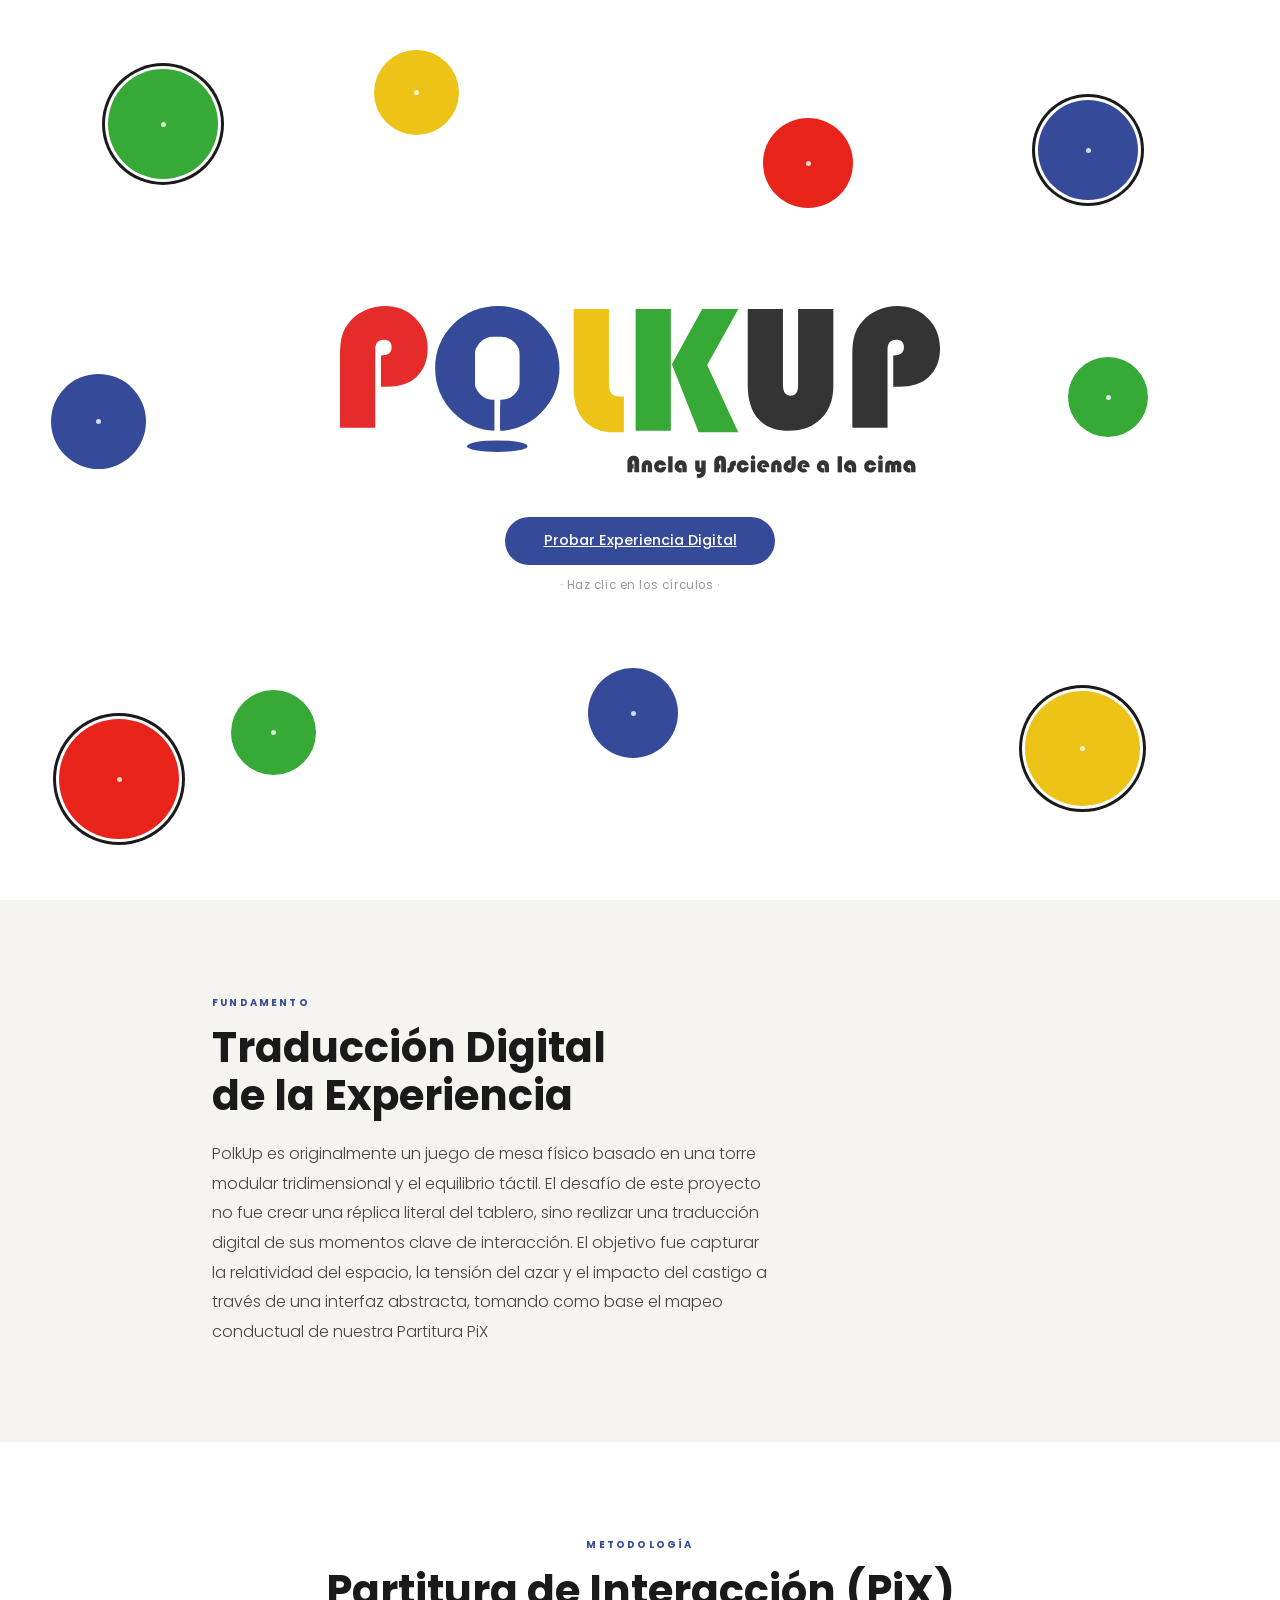
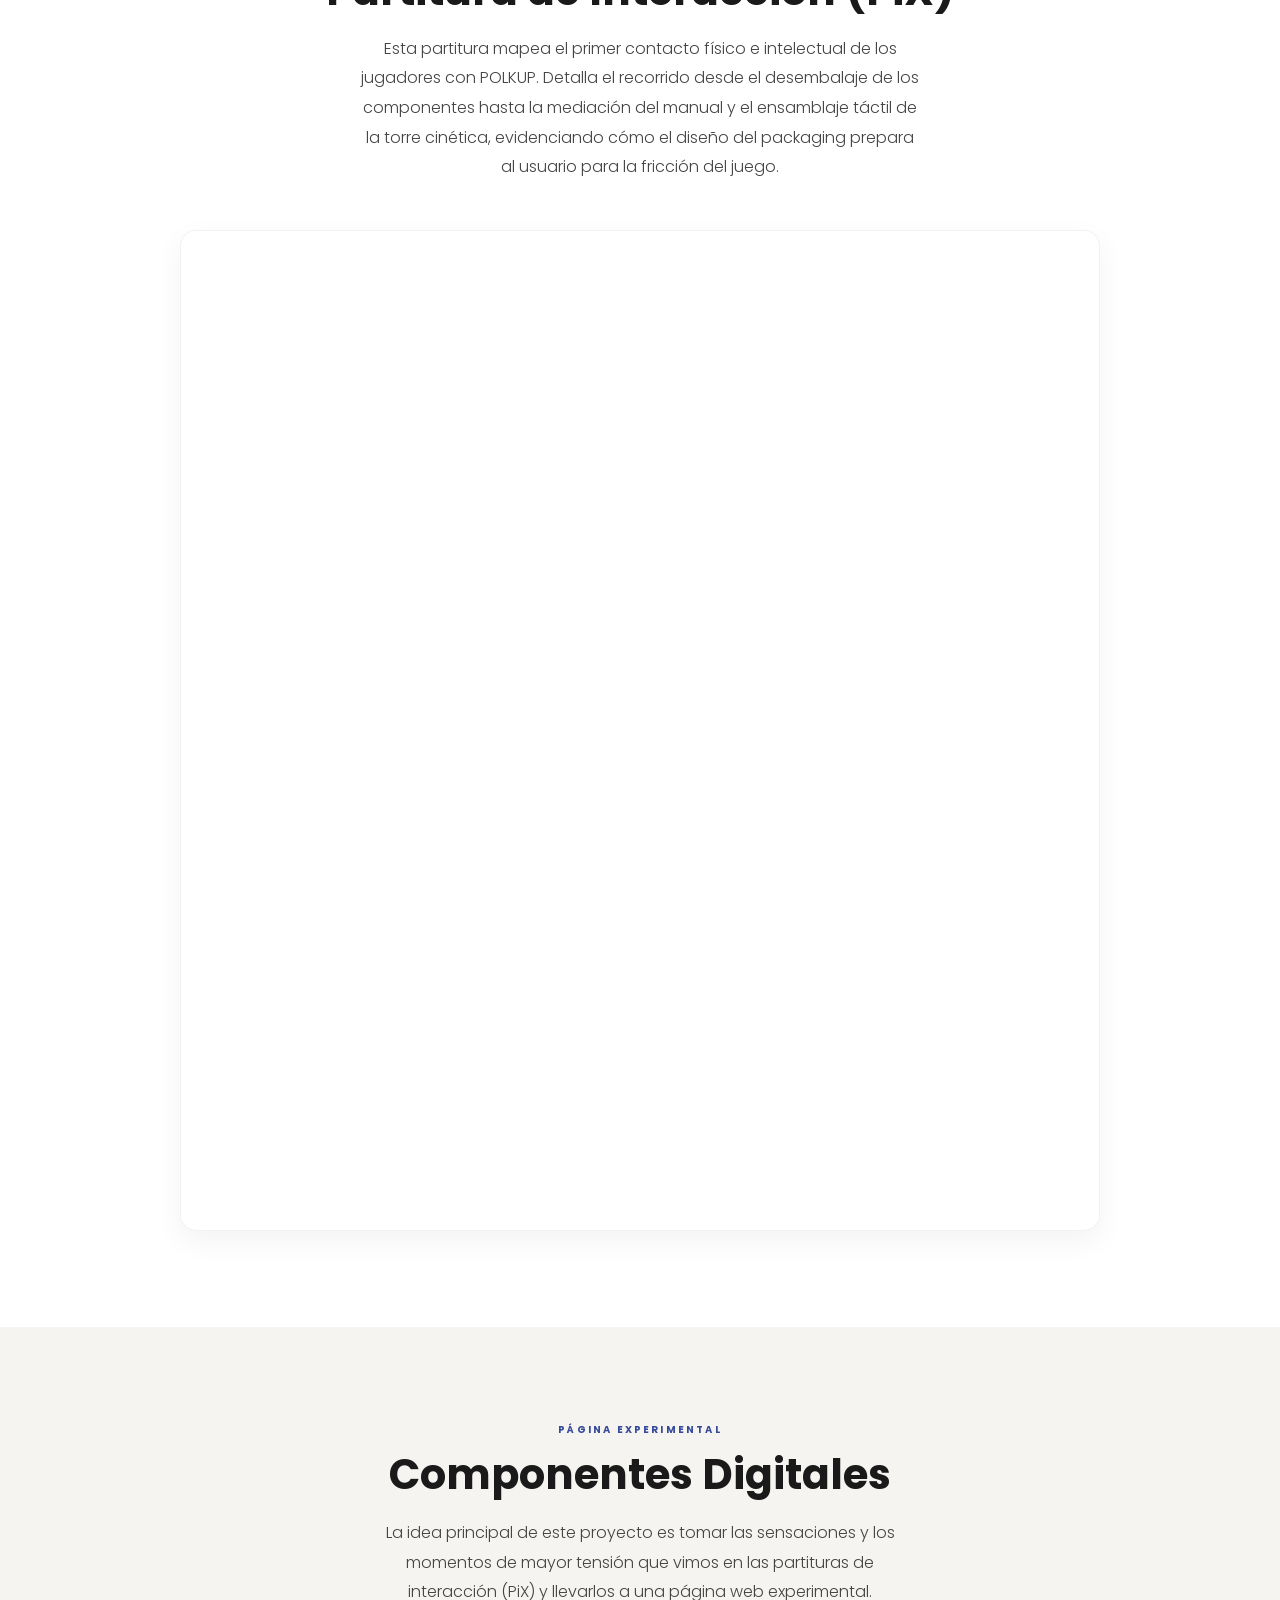
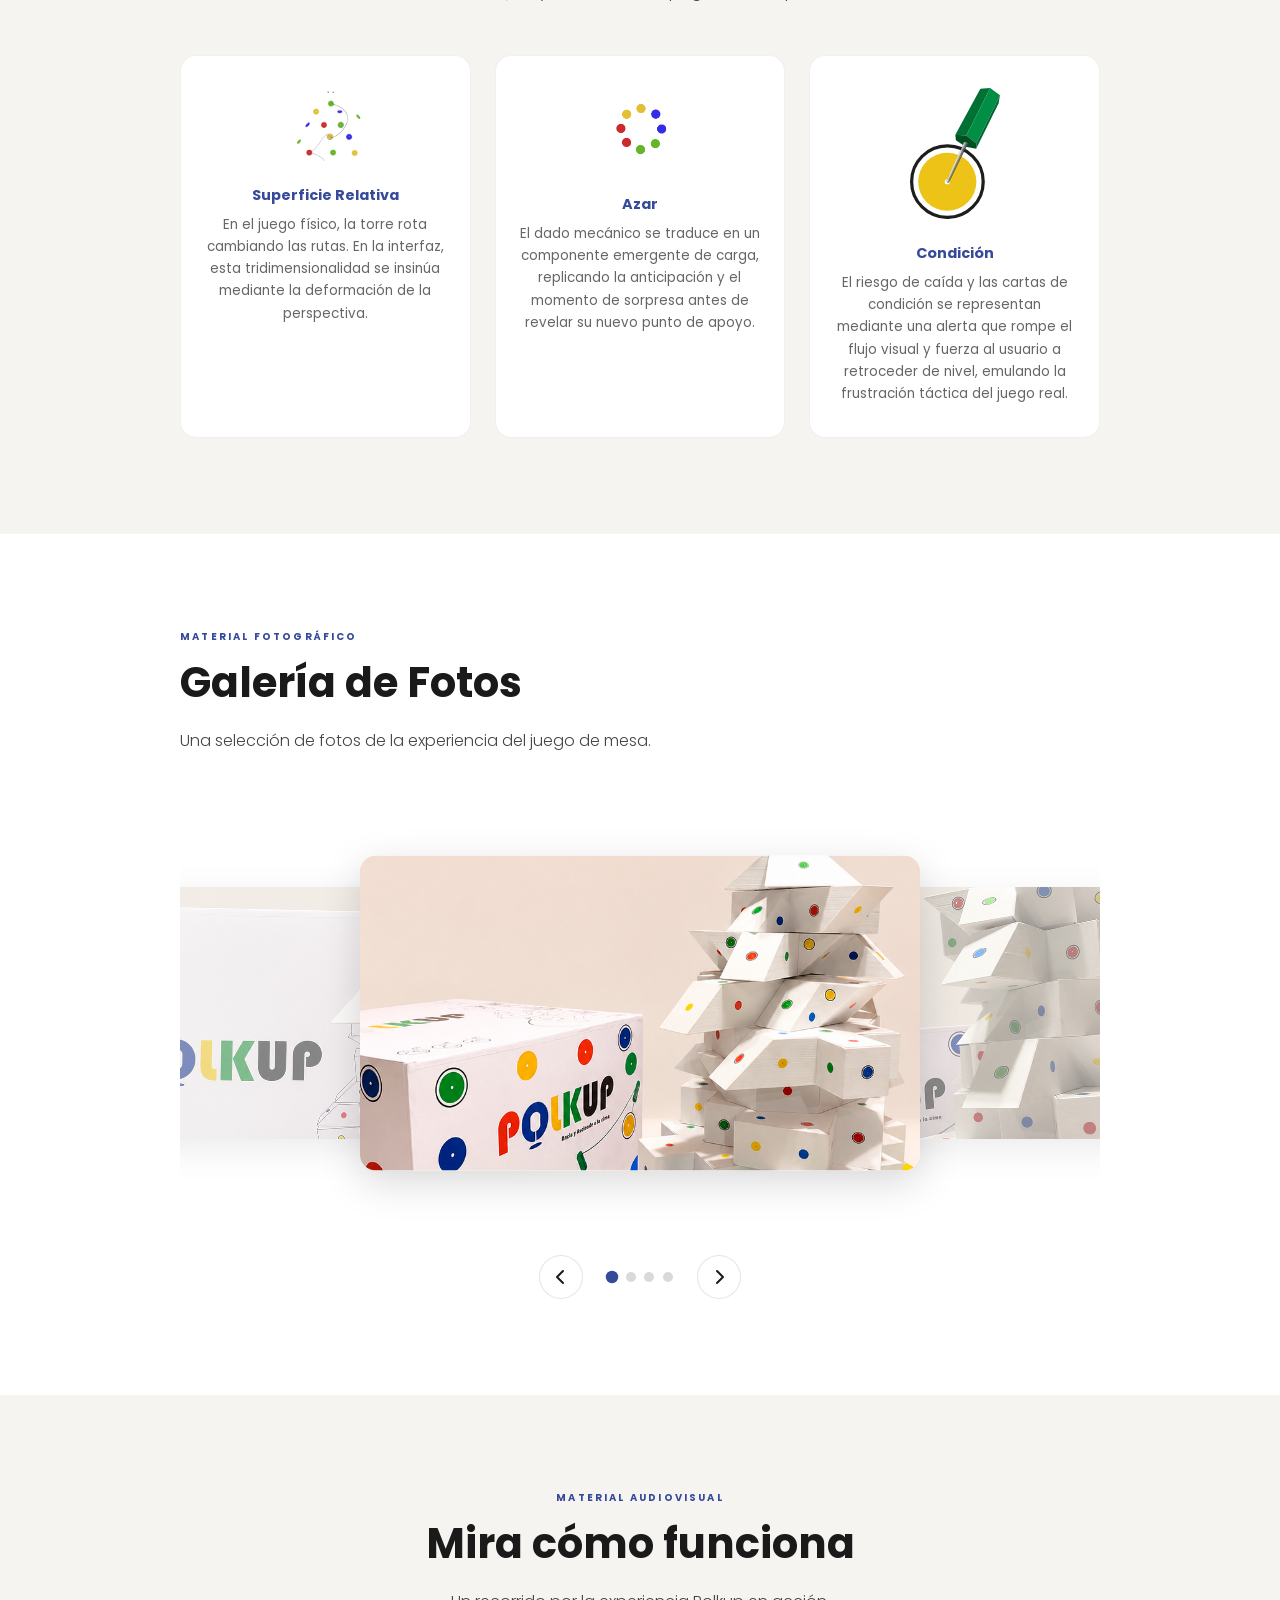
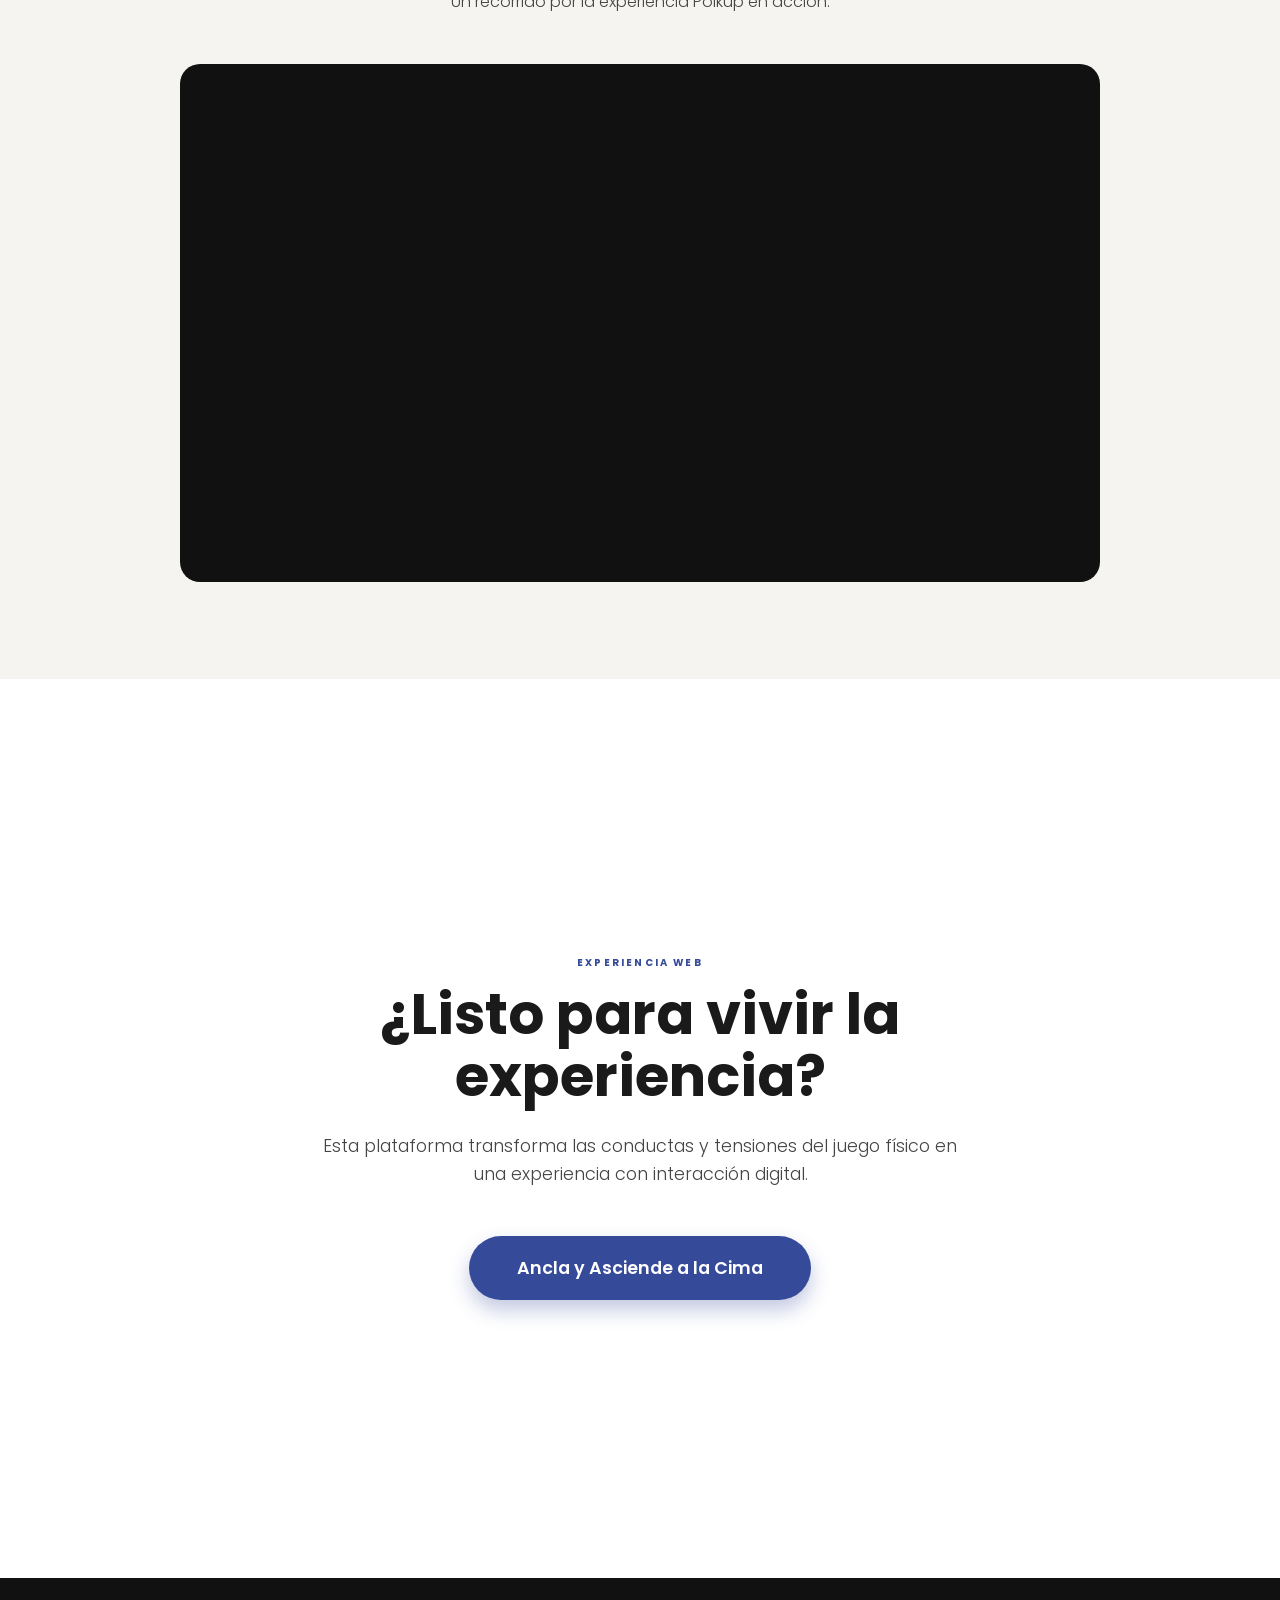
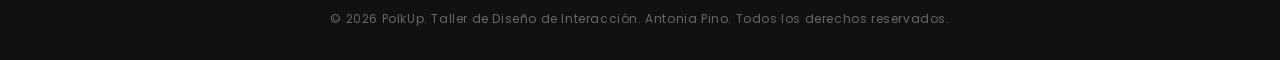
==== index.html @ 16a3be17 "animación sección experiencia" ====
<!DOCTYPE html>
<html lang="es">
<head>
  <meta charset="UTF-8">
  <meta name="viewport" content="width=device-width, initial-scale=1.0">
  <title>Polkup — Ancla y Asciende a la cima</title>
<link href="https://fonts.googleapis.com/css2?family=Poppins:wght@300;400;500;700;900&display=swap" rel="stylesheet">  <link rel="stylesheet" href="style.css">
</head>
<body>

<section id="hero">
  <canvas id="string-canvas"></canvas>
  <div id="nodes-layer"></div>
  <div id="varas-layer"></div>
  <div class="hero-content">
    <div class="logo-svg-wrap">
      <img src="assets/logo2.svg" alt="Logo Polkup">
    </div>
<a href="experiencia.html" class="cta-btn">Probar Experiencia Digital</a>    <div class="hint">· Haz clic en los círculos ·</div>
  </div>
</section>

<section class="content-section">
  <div class="section-label">Fundamento</div>
  <h2 class="section-title">Traducción Digital<br>de la Experiencia</h2>
  <p class="section-body">PolkUp es originalmente un juego de mesa físico basado en una torre modular tridimensional y el equilibrio táctil. El desafío de este proyecto no fue crear una réplica literal del tablero, sino realizar una traducción digital de sus momentos clave de interacción. El objetivo fue capturar la relatividad del espacio, la tensión del azar y el impacto del castigo a través de una interfaz abstracta, tomando como base el mapeo conductual de nuestra Partitura PiX</p>
</section>

<div id="pix">
  <div class="inner">
    <div class="pix-text">
      <div class="section-label">Metodología</div>
      <h2 class="section-title">Partitura de Interacción (PiX)</h2>
      <p class="section-body" style="margin: 0 auto 3rem auto;">Esta partitura mapea el primer contacto físico e intelectual de los jugadores con POLKUP. Detalla el recorrido desde el desembalaje de los componentes hasta la mediación del manual y el ensamblaje táctil de la torre cinética, evidenciando cómo el diseño del packaging prepara al usuario para la fricción del juego.</p>
    </div>
    <div class="pix-box">
       <iframe 
  src="https://eadpucv.github.io/pix/#!/import/[base64]/[base64]" 
  width="100%" 
  height="992" 
  frameborder="0"
  sandbox="allow-scripts allow-same-origin allow-popups"
  allowfullscreen>
  </iframe>
    </div>
  </div>
</div>

<div id="components">
  <div class="inner">
    <div class="section-label">Página Experimental</div>
    <h2 class="section-title">Componentes Digitales</h2>
    <p class="section-body" style="margin: 0 auto 3rem auto;">La idea principal de este proyecto es tomar las sensaciones y los momentos de mayor tensión que vimos en las partituras de interacción (PiX) y llevarlos a una página web experimental.</p>

  <div class="cards-row">
      <div class="comp-card">
        <img src="assets/superficierelativa.png" alt="Superficie Relativa" class="comp-custom-icon">
        <h3>Superficie Relativa</h3>
        <p>En el juego físico, la torre rota cambiando las rutas. En la interfaz, esta tridimensionalidad se insinúa mediante la deformación de la perspectiva.</p>
      </div>

      <div class="comp-card">
        <img src="assets/azar.png" alt="Azar" class="comp-custom-icon">
        <h3>Azar</h3>
        <p>El dado mecánico se traduce en un componente emergente de carga, replicando la anticipación y el momento de sorpresa antes de revelar su nuevo punto de apoyo.</p>
      </div>

      <div class="comp-card">
        <img src="assets/condicion.svg" alt="Condición" class="comp-custom-icon">
        <h3>Condición</h3>
        <p>El riesgo de caída y las cartas de condición se representan mediante una alerta que rompe el flujo visual y fuerza al usuario a retroceder de nivel, emulando la frustración táctica del juego real.</p>
      </div>
    </div>
  </div>
</div>

<div id="gallery">
  <div class="inner">
    <div class="section-label">Material Fotográfico</div>
    <h2 class="section-title">Galería de Fotos</h2>
    <p class="section-body">Una selección de fotos de la experiencia del juego de mesa.</p>
    <div class="gallery-carousel" aria-label="Galería de fotos del juego">
      <div class="gallery-track">
        <div class="gallery-slide active">
          <img src="assets/imagen 1 juego.png" alt="Foto del juego PolkUp 1">
        </div>
        <div class="gallery-slide next">
          <img src="assets/imagen 2 juego.png" alt="Foto del juego PolkUp 2">
        </div>
        <div class="gallery-slide hidden">
          <img src="assets/imagen 3 juego.png" alt="Foto del juego PolkUp 3">
        </div>
        <div class="gallery-slide prev">
          <img src="assets/imagen 4 juego.png" alt="Foto del juego PolkUp 4">
        </div>
      </div>
      <div class="gallery-controls">
        <button type="button" class="gallery-arrow gallery-arrow--prev" aria-label="Imagen anterior">
          <svg width="20" height="20" viewBox="0 0 20 20" aria-hidden="true"><path d="M12 4 L6 10 L12 16" fill="none" stroke="currentColor" stroke-width="2" stroke-linecap="round" stroke-linejoin="round"/></svg>
        </button>
        <div class="gallery-dots" role="tablist" aria-label="Seleccionar imagen">
          <button type="button" class="gallery-dot active" role="tab" aria-selected="true" aria-label="Imagen 1"></button>
          <button type="button" class="gallery-dot" role="tab" aria-selected="false" aria-label="Imagen 2"></button>
          <button type="button" class="gallery-dot" role="tab" aria-selected="false" aria-label="Imagen 3"></button>
          <button type="button" class="gallery-dot" role="tab" aria-selected="false" aria-label="Imagen 4"></button>
        </div>
        <button type="button" class="gallery-arrow gallery-arrow--next" aria-label="Imagen siguiente">
          <svg width="20" height="20" viewBox="0 0 20 20" aria-hidden="true"><path d="M8 4 L14 10 L8 16" fill="none" stroke="currentColor" stroke-width="2" stroke-linecap="round" stroke-linejoin="round"/></svg>
        </button>
      </div>
    </div>
  </div>
</div>

<div id="video-section">
  <div class="inner">
    <div class="section-label">Material Audiovisual</div>
    <h2 class="section-title">Mira cómo funciona</h2>
    <p class="section-body" style="margin: 0 auto 3rem auto;">Un recorrido por la experiencia Polkup en acción.</p>
    
    <div class="video-wrapper">
      <iframe 
        src="https://www.youtube.com/embed/ozF1nGwIRvQ?rel=0" 
        title="Experiencia PolkUp" 
        frameborder="0" 
        allow="accelerometer; autoplay; clipboard-write; encrypted-media; gyroscope; picture-in-picture" 
        allowfullscreen
        style="position: absolute; top: 0; left: 0; width: 100%; height: 100%;">
      </iframe>
    </div>
    
  </div>
</div>

<div id="experiencia-cta">
  <div class="cta-video-bg" aria-hidden="true">
    <video autoplay muted loop playsinline>
      <source src="assets/cta-bg-loop.mp4" type="video/mp4">
    </video>
    <div class="cta-video-overlay"></div>
  </div>
  <div class="inner">
    <div class="section-label" style="color: var(--blue);">Experiencia Web</div>
    <h2 class="cta-heading">¿Listo para vivir la experiencia?</h2>
    <p class="cta-sub">Esta plataforma transforma las conductas y tensiones del juego físico en una experiencia con interacción digital.</p>
    
    <a href="experiencia.html" class="cta-btn-large">Ancla y Asciende a la Cima</a>
  </div>
</div>

<footer>
  <div class="copyright">© 2026 PolkUp. Taller de Diseño de Interacción. Antonia Pino. Todos los derechos reservados.</div>
</footer>

<script src="script.js"></script>

</body>
</html>
---- style.css ----
*, *::before, *::after { box-sizing: border-box; margin: 0; padding: 0; }
:root { --red: #E8231A; --blue: #364a9a; --yellow: #ecc316; --green: #36a936; --dark: #1a1a1a; --light: #f5f4f0; }
html { scroll-behavior: smooth; }

/* Cuerpo general de la página */
body { font-family: 'Poppins', sans-serif; background: var(--light); color: var(--dark); overflow-x: hidden; }

/* --- HERO Y CAPAS --- */
#hero { position: relative; height: 100vh; min-height: 640px; display: flex; flex-direction: column; align-items: center; justify-content: center; overflow: hidden; background: #fff; }
#string-canvas { position: absolute; inset: 0; pointer-events: none; z-index: 10; }
#nodes-layer { position: absolute; inset: 0; z-index: 5; pointer-events: none; }

.hero-content { position: relative; z-index: 2; text-align: center; pointer-events: none; display: flex; flex-direction: column; align-items: center; }
.logo-svg-wrap { width: clamp(320px, 50vw, 600px); display: block; }
.logo-svg-wrap svg, .logo-svg-wrap img { width: 100%; height: auto; }

/* Botones */
.cta-btn { pointer-events: all; margin-top: 2rem; background: var(--blue); color: white; font-family: 'Poppins', sans-serif; font-size: 0.9rem; font-weight: 500; padding: 0.85rem 2.4rem; border: none; border-radius: 999px; cursor: pointer; transition: background 0.2s, transform 0.15s; }
.cta-btn:hover { background: #1e2c80; transform: scale(1.03); }
.hint { pointer-events: none; margin-top: 0.75rem; font-size: 0.72rem; color: #999; letter-spacing: 0.05em; }

/* --- ESTILOS DE LOS NODOS (CÍRCULOS) --- */
.node { position: absolute; border-radius: 50%; cursor: pointer; pointer-events: all; display: flex; align-items: center; justify-content: center; will-change: transform; z-index: 3; transition: filter 0.3s ease, transform 0.2s; }
.node::after { content: ''; width: 5px; height: 5px; border-radius: 50%; background: white; opacity: 0.8; position: absolute; }
.node:hover { filter: brightness(1.1); transform: scale(1.05); }

.node-red { background: var(--red); }
.node-blue { background: var(--blue); }
.node-yellow { background: var(--yellow); }
.node-green { background: var(--green); }
.node-ringed { box-shadow: 0 0 0 3px #fff, 0 0 0 6px #1a1a1a; }

/* Feedback visual para el nodo seleccionado */
.node.active { filter: brightness(1.2) drop-shadow(0 0 12px var(--yellow)); z-index: 6; }

/* --- SECCIÓN 1: TRADUCCIÓN DIGITAL (Izquierda, fondo crema heredado) --- */
section.content-section { padding: 6rem 2rem; max-width: 920px; margin: 0 auto; }

.section-label { font-family: 'Poppins', sans-serif; font-size: 0.62rem; letter-spacing: 0.22em; text-transform: uppercase; color: var(--blue); margin-bottom: 0.9rem; font-weight: 700; }
.section-title { font-family: 'Poppins', sans-serif; font-size: clamp(1.5rem, 3.5vw, 2.6rem); font-weight: 700; line-height: 1.15; color: var(--dark); margin-bottom: 1.2rem; }
.section-body { font-size: 1rem; font-weight: 300; line-height: 1.85; color: #444; max-width: 560px; }

/* --- SECCIÓN 2: PiX (Centrado, fondo blanco) --- */
#pix { padding: 6rem 2rem; background: white; }
#pix .inner { max-width: 920px; margin: 0 auto; display: flex; flex-direction: column; align-items: center; text-align: center; }
.pix-box { width: 100%; border-radius: 16px; overflow: hidden; background: #fff; box-shadow: 0 10px 30px rgba(0,0,0,0.05); border: 1px solid rgba(0,0,0,0.05); }

/* --- SECCIÓN 3: COMPONENTES (Centrado, fondo crema) --- */
#components { padding: 6rem 2rem; background: var(--light); }
#components .inner { max-width: 920px; margin: 0 auto; text-align: center; }
.cards-row { display: grid; grid-template-columns: repeat(3, 1fr); gap: 1.5rem; margin-top: 3rem; }
.comp-card { background: white; border-radius: 16px; padding: 2rem 1.5rem; border: 1.5px solid rgba(0,0,0,0.06); text-align: center; }

.comp-custom-icon { width: 90px; height: auto; margin: 0 auto 1.5rem auto; display: block; }

.comp-card h3 { font-family: 'Poppins', sans-serif; font-size: 0.9rem; font-weight: 700; color: var(--blue); margin-bottom: 0.5rem; }
.comp-card p { font-size: 0.84rem; color: #666; line-height: 1.65; }

/* --- SECCIÓN 4: GALERÍA (Fondo blanco) --- */
#gallery { padding: 6rem 2rem; background: white; }
#gallery .inner { max-width: 920px; margin: 0 auto; }
.gallery-carousel { margin-top: 3rem; }

.gallery-track {
  position: relative;
  width: 100%;
  height: clamp(220px, 50vw, 420px);
  overflow: hidden;
}

.gallery-slide {
  position: absolute;
  left: 50%;
  top: 50%;
  width: min(72%, 560px);
  transform: translate(-50%, -50%) scale(0.8);
  opacity: 0.5;
  z-index: 1;
  transition: all 0.4s ease;
  cursor: pointer;
}

.gallery-slide img {
  width: 100%;
  aspect-ratio: 16 / 9;
  object-fit: cover;
  border-radius: 16px;
  box-shadow: 0 12px 40px rgba(0, 0, 0, 0.15);
  display: block;
}

.gallery-slide.active {
  transform: translate(-50%, -50%) scale(1);
  opacity: 1;
  z-index: 3;
  cursor: default;
}

.gallery-slide.prev {
  transform: translate(calc(-50% - 58%), -50%) scale(0.8);
  opacity: 0.5;
  z-index: 2;
}

.gallery-slide.next {
  transform: translate(calc(-50% + 58%), -50%) scale(0.8);
  opacity: 0.5;
  z-index: 2;
}

.gallery-slide.hidden {
  transform: translate(-50%, -50%) scale(0.6);
  opacity: 0;
  z-index: 0;
  pointer-events: none;
}

.gallery-controls {
  display: flex;
  align-items: center;
  justify-content: center;
  gap: 1.5rem;
  margin-top: 2rem;
}

.gallery-arrow {
  width: 44px;
  height: 44px;
  border-radius: 50%;
  border: 1.5px solid rgba(0, 0, 0, 0.1);
  background: white;
  color: var(--dark);
  cursor: pointer;
  display: flex;
  align-items: center;
  justify-content: center;
  flex-shrink: 0;
  transition: background 0.2s, transform 0.15s, border-color 0.2s, color 0.2s;
}

.gallery-arrow:hover {
  background: var(--light);
  border-color: var(--blue);
  color: var(--blue);
  transform: scale(1.05);
}

.gallery-dots {
  display: flex;
  align-items: center;
  gap: 0.55rem;
}

.gallery-dot {
  width: 10px;
  height: 10px;
  border-radius: 50%;
  border: none;
  background: rgba(0, 0, 0, 0.15);
  cursor: pointer;
  padding: 0;
  transition: background 0.3s, transform 0.2s;
}

.gallery-dot.active {
  background: var(--blue);
  transform: scale(1.25);
}

.gallery-dot:hover:not(.active) {
  background: var(--red);
}

/* --- SECCIÓN 5: VIDEO (Centrado, fondo crema) --- */
#video-section { padding: 6rem 2rem; background: var(--light); }
#video-section .inner { max-width: 920px; margin: 0 auto; text-align: center; }
.video-wrapper { position: relative; margin-top: 3rem; border-radius: 20px; overflow: hidden; background: #111; aspect-ratio: 16/9; display: flex; align-items: center; justify-content: center; flex-direction: column; gap: 1rem; }
.play-btn { width: 72px; height: 72px; border-radius: 50%; background: var(--blue); display: flex; align-items: center; justify-content: center; cursor: pointer; transition: transform 0.15s; }
.play-btn:hover { transform: scale(1.08); }
.video-label { color: rgba(255,255,255,0.5); font-size: 0.82rem; letter-spacing: 0.05em; }

/* --- FOOTER --- */
footer { position: relative; overflow: hidden; padding: 7rem 2rem 3rem; background: white; text-align: center; }
.fn { position: absolute; border-radius: 50%; }
.footer-cta-btn { position: relative; z-index: 1; background: var(--blue); color: white; font-family: 'Poppins', sans-serif; font-size: 1rem; font-weight: 500; padding: 1rem 2.8rem; border: none; border-radius: 999px; cursor: pointer; margin-bottom: 2.5rem; display: block; margin-left: auto; margin-right: auto; transition: background 0.2s, transform 0.15s; }
.footer-cta-btn:hover { background: #1e2c80; transform: scale(1.03); }
.copyright { position: relative; z-index: 1; font-size: 0.73rem; color: #aaa; letter-spacing: 0.05em; }

/* Media Queries */
@media(max-width: 700px) { 
  .cards-row { grid-template-columns: 1fr; }
  .gallery-slide { width: min(82%, 420px); }
  .gallery-slide.prev { transform: translate(calc(-50% - 48%), -50%) scale(0.75); }
  .gallery-slide.next { transform: translate(calc(-50% + 48%), -50%) scale(0.75); }
}

/* === GRAN LLAMADO A LA ACCIÓN (CTA EXPERIENCIA WEB) === */
#experiencia-cta {
  position: relative;
  min-height: max(750px, 100vh);
  padding: 6rem 2rem;
  background-color: white;
  color: var(--dark);
  text-align: center;
  overflow: hidden;
  border-top: 1px solid rgba(0,0,0,0.05);
  display: flex;
  align-items: center;
  justify-content: center;
}

.cta-video-bg {
  position: absolute;
  inset: 0;
  z-index: 0;
  overflow: hidden;
}

.cta-video-bg video {
  width: 100%;
  height: 100%;
  object-fit: cover;
  object-position: center;
}

.cta-video-overlay {
  position: absolute;
  inset: 0;
  background: linear-gradient(
    to bottom,
    rgba(255, 255, 255, 0.82) 0%,
    rgba(255, 255, 255, 0.72) 50%,
    rgba(255, 255, 255, 0.82) 100%
  );
}

#experiencia-cta .inner {
  position: relative;
  z-index: 2;
  width: 100%;
  max-width: 650px;
  margin: 0 auto;
  display: flex;
  flex-direction: column;
  align-items: center;
}

.cta-heading {
  font-family: 'Poppins', sans-serif;
  font-size: clamp(2rem, 5vw, 3.5rem);
  font-weight: 700;
  line-height: 1.1;
  color: var(--dark);
  margin-bottom: 1.5rem;
  text-shadow: 0 1px 12px rgba(255, 255, 255, 0.9);
}

.cta-sub {
  font-size: 1.1rem;
  font-weight: 300;
  color: #444;
  margin-bottom: 3rem;
  line-height: 1.6;
  text-shadow: 0 1px 8px rgba(255, 255, 255, 0.85);
}

/* El súper botón palpitante */
.cta-btn-large {
  display: inline-block;
  background: var(--blue);
  color: white;
  font-family: 'Poppins', sans-serif;
  font-size: 1.1rem;
  font-weight: 600;
  padding: 1.2rem 3rem;
  border: none;
  border-radius: 999px;
  cursor: pointer;
  text-decoration: none;
  position: relative;
  transition: all 0.3s ease;
  box-shadow: 0 10px 20px rgba(54, 74, 154, 0.3);
  animation: pulse-border 2s infinite;
}

.cta-btn-large:hover {
  transform: translateY(-8px) scale(1.05);
  background-color: #1e2c80; 
  box-shadow: 0 20px 50px rgba(54, 74, 154, 0.5);
}

/* Luces flotantes del fondo (Animaciones caóticas y opacidad reactiva) */
.bg-glow {
  position: absolute;
  border-radius: 50%;
  filter: blur(80px); 
  opacity: 0.2; 
  z-index: 1;
  pointer-events: none;
}

.bg-yellow { 
  background: var(--yellow); 
  width: 450px; 
  height: 450px; 
  top: -100px; 
  left: -100px; 
  animation: float-yellow 15s infinite ease-in-out;
}

.bg-red { 
  background: var(--red); 
  width: 350px; 
  height: 350px; 
  bottom: -100px; 
  right: -50px; 
  animation: float-red 18s infinite ease-in-out; 
}

.bg-blue { 
  background: var(--blue); 
  width: 400px; 
  height: 400px; 
  top: 20%; 
  left: 5%; 
  animation: float-blue 20s infinite ease-in-out; 
}

/* === KEYFRAMES DE LUCES Y BOTÓN === */
@keyframes float-yellow {
  0%, 100% { transform: translate(0, 0) scale(1); opacity: 0.2; }
  33% { transform: translate(250px, 150px) scale(1.2); opacity: 0.45; } 
  66% { transform: translate(50px, 250px) scale(0.9); opacity: 0.25; }
}

@keyframes float-red {
  0%, 100% { transform: translate(0, 0) scale(1); opacity: 0.25; }
  33% { transform: translate(-250px, -200px) scale(1.1); opacity: 0.5; } 
  66% { transform: translate(-100px, -50px) scale(1.3); opacity: 0.3; }
}

@keyframes float-blue {
  0%, 100% { transform: translate(0, 0) scale(1); opacity: 0.15; }
  33% { transform: translate(300px, -150px) scale(0.8); opacity: 0.35; }
  66% { transform: translate(150px, 200px) scale(1.2); opacity: 0.4; } 
}

@keyframes pulse-border {
  0% { box-shadow: 0 0 0 0 rgba(54, 74, 154, 0.6); }
  70% { box-shadow: 0 0 0 18px rgba(54, 74, 154, 0); }
  100% { box-shadow: 0 0 0 0 rgba(54, 74, 154, 0); }
}

/* === FOOTER MINIMALISTA === */
footer {
  padding: 2rem;
  background-color: #111; 
  text-align: center;
  position: relative;
  z-index: 10;
}

.copyright {
  font-family: 'Poppins', sans-serif;
  font-size: 0.75rem;
  color: #666;
  letter-spacing: 0.05em;
}

/* === Responsive (Video Experiencia) === */
@media(max-width: 700px) { 
  .cards-row { grid-template-columns: 1fr; }
  .gallery-grid { grid-template-columns: 1fr; }
  .gallery-item:first-child { grid-column: 1; }
}
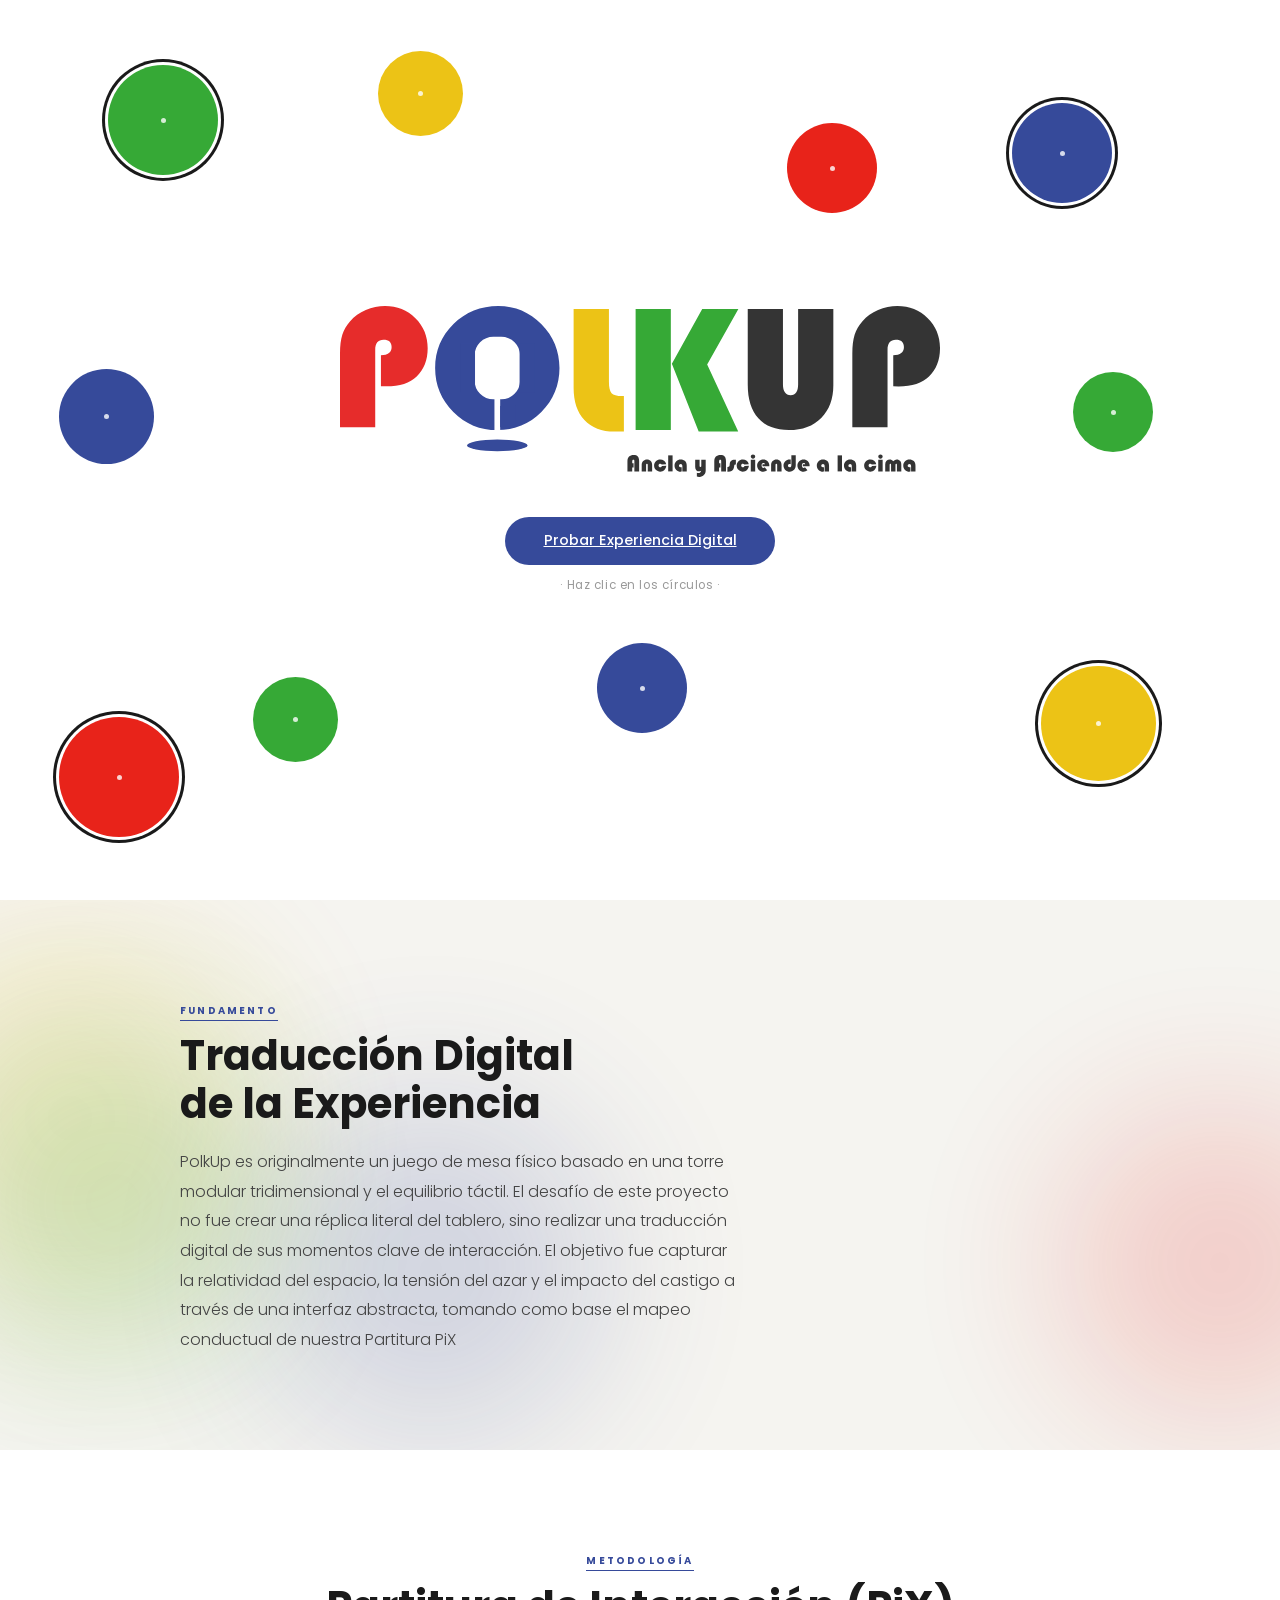
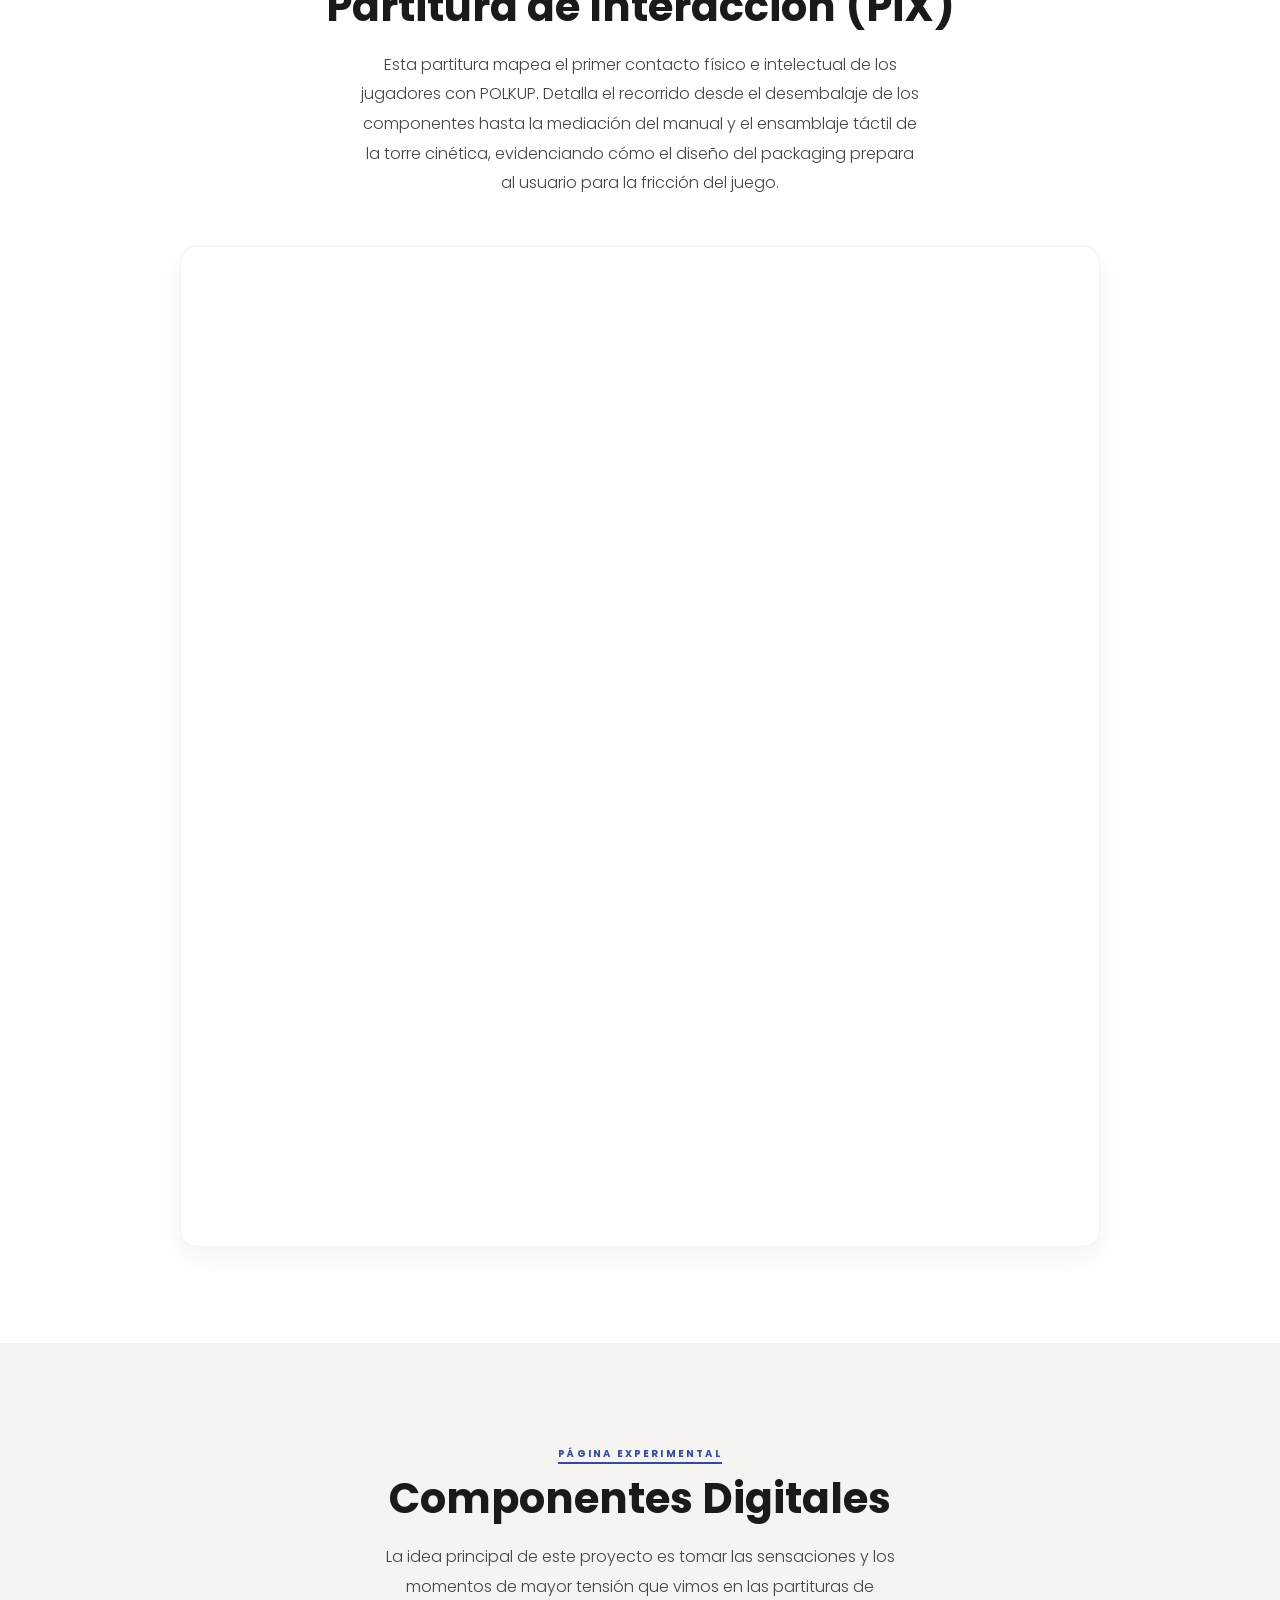
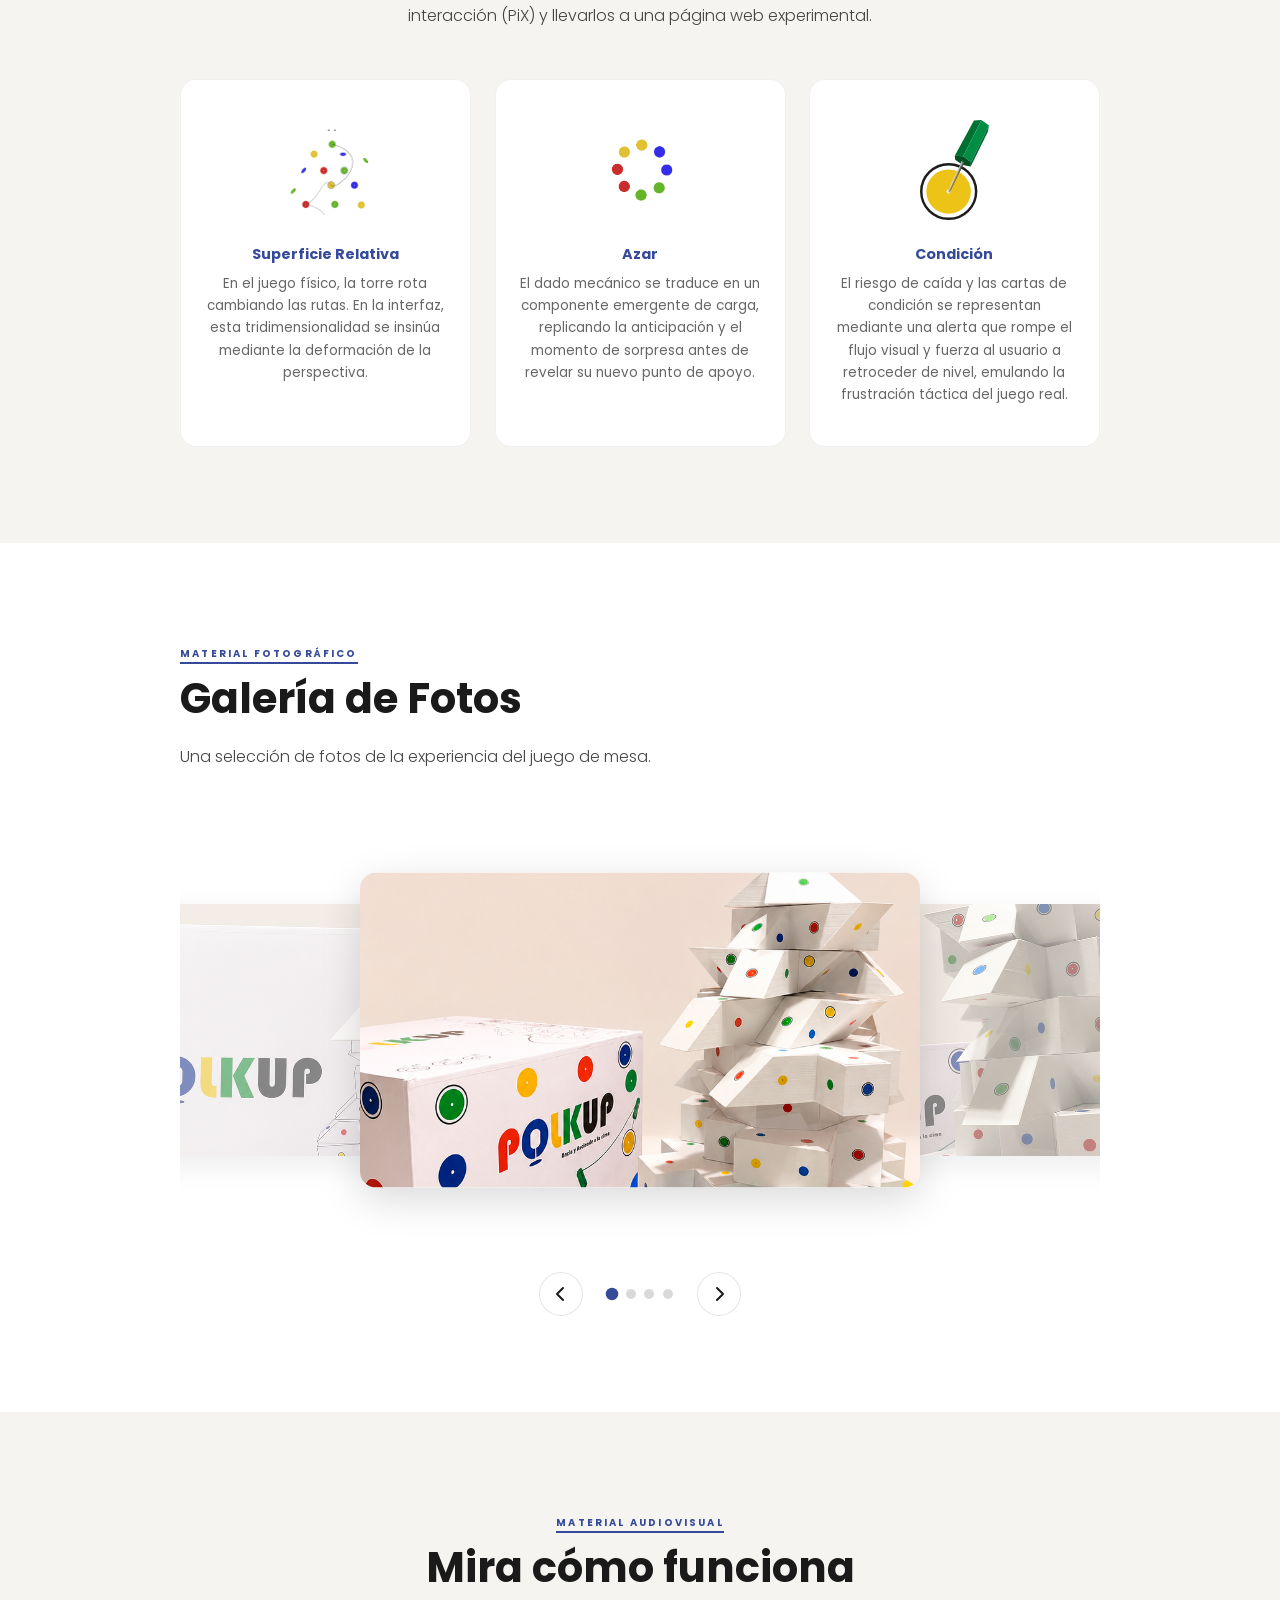
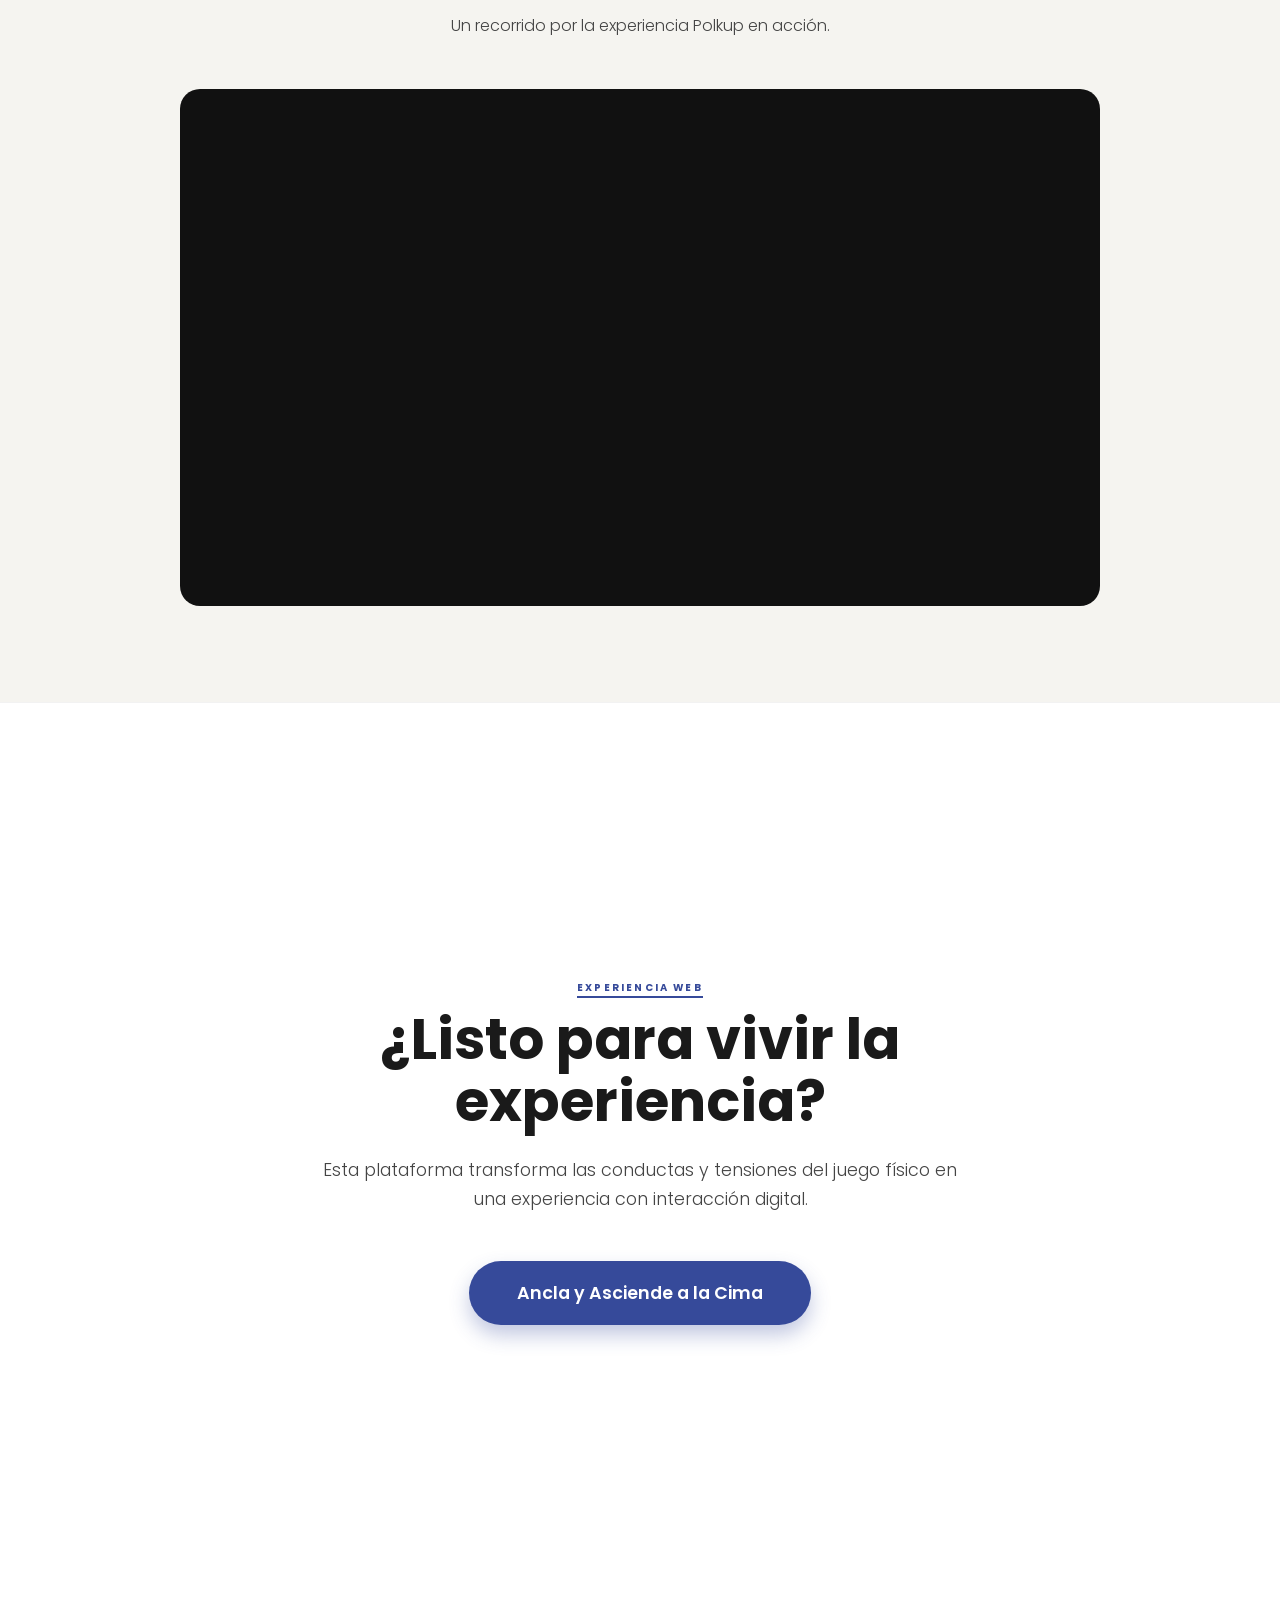
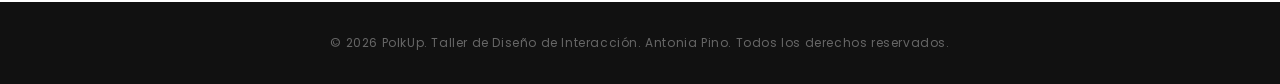
==== commit 4c0c8b83: "Fondo sección 2, Arreglo sección 3 componentes alineados, animaciones de titulos entradas, etc" ====
--- a/index.html
+++ b/index.html
@@ -7,6 +7,8 @@
 <link href="https://fonts.googleapis.com/css2?family=Poppins:wght@300;400;500;700;900&display=swap" rel="stylesheet">  <link rel="stylesheet" href="style.css">
 </head>
 <body>
+
+<div id="scroll-progress" aria-hidden="true"></div>
 
 <section id="hero">
   <canvas id="string-canvas"></canvas>
@@ -20,10 +22,17 @@
   </div>
 </section>
 
+
 <section class="content-section">
-  <div class="section-label">Fundamento</div>
-  <h2 class="section-title">Traducción Digital<br>de la Experiencia</h2>
-  <p class="section-body">PolkUp es originalmente un juego de mesa físico basado en una torre modular tridimensional y el equilibrio táctil. El desafío de este proyecto no fue crear una réplica literal del tablero, sino realizar una traducción digital de sus momentos clave de interacción. El objetivo fue capturar la relatividad del espacio, la tensión del azar y el impacto del castigo a través de una interfaz abstracta, tomando como base el mapeo conductual de nuestra Partitura PiX</p>
+  <div class="bg-glow bg-yellow" aria-hidden="true"></div>
+  <div class="bg-glow bg-red"    aria-hidden="true"></div>
+  <div class="bg-glow bg-blue"   aria-hidden="true"></div>
+  <div class="bg-glow bg-green"  aria-hidden="true"></div>
+  <div class="inner">
+    <div class="section-label">Fundamento</div>
+    <h2 class="section-title">Traducción Digital<br>de la Experiencia</h2>
+    <p class="section-body">PolkUp es originalmente un juego de mesa físico basado en una torre modular tridimensional y el equilibrio táctil. El desafío de este proyecto no fue crear una réplica literal del tablero, sino realizar una traducción digital de sus momentos clave de interacción. El objetivo fue capturar la relatividad del espacio, la tensión del azar y el impacto del castigo a través de una interfaz abstracta, tomando como base el mapeo conductual de nuestra Partitura PiX</p>
+  </div>
 </section>
 
 <div id="pix">
@@ -53,20 +62,31 @@
     <p class="section-body" style="margin: 0 auto 3rem auto;">La idea principal de este proyecto es tomar las sensaciones y los momentos de mayor tensión que vimos en las partituras de interacción (PiX) y llevarlos a una página web experimental.</p>
 
   <div class="cards-row">
+      <!-- 
+        CAMBIO: Se envolvieron las imágenes en un contenedor .comp-icon-wrap con altura fija 
+        para garantizar que los títulos (h3) y textos de todas las tarjetas comiencen exactamente 
+        en el mismo eje horizontal, logrando una alineación perfecta.
+      -->
       <div class="comp-card">
-        <img src="assets/superficierelativa.png" alt="Superficie Relativa" class="comp-custom-icon">
+        <div class="comp-icon-wrap">
+          <img src="assets/superficierelativa.png" alt="Superficie Relativa" class="comp-custom-icon">
+        </div>
         <h3>Superficie Relativa</h3>
         <p>En el juego físico, la torre rota cambiando las rutas. En la interfaz, esta tridimensionalidad se insinúa mediante la deformación de la perspectiva.</p>
       </div>
 
       <div class="comp-card">
-        <img src="assets/azar.png" alt="Azar" class="comp-custom-icon">
+        <div class="comp-icon-wrap">
+          <img src="assets/azar.png" alt="Azar" class="comp-custom-icon">
+        </div>
         <h3>Azar</h3>
         <p>El dado mecánico se traduce en un componente emergente de carga, replicando la anticipación y el momento de sorpresa antes de revelar su nuevo punto de apoyo.</p>
       </div>
 
       <div class="comp-card">
-        <img src="assets/condicion.svg" alt="Condición" class="comp-custom-icon">
+        <div class="comp-icon-wrap">
+          <img src="assets/condicion.svg" alt="Condición" class="comp-custom-icon">
+        </div>
         <h3>Condición</h3>
         <p>El riesgo de caída y las cartas de condición se representan mediante una alerta que rompe el flujo visual y fuerza al usuario a retroceder de nivel, emulando la frustración táctica del juego real.</p>
       </div>
@@ -132,6 +152,7 @@
   </div>
 </div>
 
+
 <div id="experiencia-cta">
   <div class="cta-video-bg" aria-hidden="true">
     <video autoplay muted loop playsinline>
--- a/style.css
+++ b/style.css
@@ -33,8 +33,21 @@
 /* Feedback visual para el nodo seleccionado */
 .node.active { filter: brightness(1.2) drop-shadow(0 0 12px var(--yellow)); z-index: 6; }
 
-/* --- SECCIÓN 1: TRADUCCIÓN DIGITAL (Izquierda, fondo crema heredado) --- */
-section.content-section { padding: 6rem 2rem; max-width: 920px; margin: 0 auto; }
+/* --- SECCIÓN 1: TRADUCCIÓN DIGITAL (Izquierda, fondo crema con circulos difuminados) --- */
+
+section.content-section { 
+  position: relative; 
+  overflow: hidden; 
+  background: var(--light); 
+  width: 100%; 
+  padding: 6rem 2rem; 
+}
+section.content-section .inner { 
+  max-width: 920px; 
+  margin: 0 auto; 
+  position: relative; 
+  z-index: 2; 
+}
 
 .section-label { font-family: 'Poppins', sans-serif; font-size: 0.62rem; letter-spacing: 0.22em; text-transform: uppercase; color: var(--blue); margin-bottom: 0.9rem; font-weight: 700; }
 .section-title { font-family: 'Poppins', sans-serif; font-size: clamp(1.5rem, 3.5vw, 2.6rem); font-weight: 700; line-height: 1.15; color: var(--dark); margin-bottom: 1.2rem; }
@@ -49,9 +62,39 @@
 #components { padding: 6rem 2rem; background: var(--light); }
 #components .inner { max-width: 920px; margin: 0 auto; text-align: center; }
 .cards-row { display: grid; grid-template-columns: repeat(3, 1fr); gap: 1.5rem; margin-top: 3rem; }
-.comp-card { background: white; border-radius: 16px; padding: 2rem 1.5rem; border: 1.5px solid rgba(0,0,0,0.06); text-align: center; }
-
-.comp-custom-icon { width: 90px; height: auto; margin: 0 auto 1.5rem auto; display: block; }
+.comp-card { background: white; border-radius: 16px; padding: 2.5rem 1.5rem; border: 1.5px solid rgba(0,0,0,0.06); text-align: center; }
+
+/* 
+   CAMBIO: Se creó un contenedor de iconos (.comp-icon-wrap) con altura fija (100px) 
+   y centrado flexbox. Esto garantiza que todos los títulos h3 comiencen exactamente 
+   en la misma altura horizontal, sin importar las proporciones de la imagen.
+   Además, se ajustó el tamaño individual de los iconos para equilibrar su peso visual:
+   los dos primeros (PNGs cuadrados) son un poco más grandes, y el tercero (SVG rectangular) 
+   es más angosto para que no se vea desproporcionado.
+*/
+.comp-icon-wrap {
+  height: 100px;
+  display: flex;
+  align-items: center;
+  justify-content: center;
+  margin-bottom: 1.5rem;
+}
+
+.comp-custom-icon {
+  display: block;
+  max-height: 100%;
+  object-fit: contain;
+  transition: transform 0.42s cubic-bezier(0.34, 1.56, 0.64, 1);
+}
+
+.comp-card:nth-child(1) .comp-custom-icon,
+.comp-card:nth-child(2) .comp-custom-icon {
+  width: 110px; /* PNGs un poco más grandes para destacar */
+}
+
+.comp-card:nth-child(3) .comp-custom-icon {
+  width: 75px;  /* SVG rectangular más angosto para equilibrar el peso visual */
+}
 
 .comp-card h3 { font-family: 'Poppins', sans-serif; font-size: 0.9rem; font-weight: 700; color: var(--blue); margin-bottom: 0.5rem; }
 .comp-card p { font-size: 0.84rem; color: #666; line-height: 1.65; }
@@ -194,7 +237,7 @@
   .gallery-slide.next { transform: translate(calc(-50% + 48%), -50%) scale(0.75); }
 }
 
-/* === GRAN LLAMADO A LA ACCIÓN (CTA EXPERIENCIA WEB) === */
+/* ===  SECCIÓN 6: EXPERIENCIA WEB (Centrado, fondo VIDEO LOOP) === */
 #experiencia-cta {
   position: relative;
   min-height: max(750px, 100vh);
@@ -264,7 +307,7 @@
   text-shadow: 0 1px 8px rgba(255, 255, 255, 0.85);
 }
 
-/* El súper botón palpitante */
+/* El botón palpitante */
 .cta-btn-large {
   display: inline-block;
   background: var(--blue);
@@ -290,40 +333,51 @@
 }
 
 /* Luces flotantes del fondo (Animaciones caóticas y opacidad reactiva) */
+
 .bg-glow {
   position: absolute;
   border-radius: 50%;
   filter: blur(80px); 
-  opacity: 0.2; 
+  opacity: 0.18; 
   z-index: 1;
   pointer-events: none;
 }
 
 .bg-yellow { 
   background: var(--yellow); 
-  width: 450px; 
-  height: 450px; 
-  top: -100px; 
-  left: -100px; 
+  width: 380px; 
+  height: 380px; 
+  top: 5%; 
+  left: -120px; 
   animation: float-yellow 15s infinite ease-in-out;
 }
 
 .bg-red { 
   background: var(--red); 
+  width: 320px; 
+  height: 320px; 
+  bottom: 5%; 
+  right: -100px; 
+  animation: float-red 18s infinite ease-in-out; 
+}
+
+.bg-blue { 
+  background: var(--blue); 
   width: 350px; 
   height: 350px; 
-  bottom: -100px; 
-  right: -50px; 
-  animation: float-red 18s infinite ease-in-out; 
-}
-
-.bg-blue { 
-  background: var(--blue); 
-  width: 400px; 
-  height: 400px; 
-  top: 20%; 
-  left: 5%; 
+  top: 35%; 
+  left: 20%; 
   animation: float-blue 20s infinite ease-in-out; 
+}
+
+
+.bg-green {
+  background: var(--green);
+  width: 330px;
+  height: 330px;
+  bottom: 15%;
+  left: -50px;
+  animation: float-green 22s infinite ease-in-out;
 }
 
 /* === KEYFRAMES DE LUCES Y BOTÓN === */
@@ -345,13 +399,23 @@
   66% { transform: translate(150px, 200px) scale(1.2); opacity: 0.4; } 
 }
 
+/* 
+   CAMBIO: Se añadieron los keyframes para la animación de flotabilidad del orbe verde, 
+   usando trayectorias y tiempos desfasados para generar un movimiento orgánico y caótico.
+*/
+@keyframes float-green {
+  0%, 100% { transform: translate(0, 0) scale(1); opacity: 0.15; }
+  33% { transform: translate(180px, -120px) scale(1.2); opacity: 0.38; }
+  66% { transform: translate(-100px, -220px) scale(0.9); opacity: 0.22; }
+}
+
 @keyframes pulse-border {
   0% { box-shadow: 0 0 0 0 rgba(54, 74, 154, 0.6); }
   70% { box-shadow: 0 0 0 18px rgba(54, 74, 154, 0); }
   100% { box-shadow: 0 0 0 0 rgba(54, 74, 154, 0); }
 }
 
-/* === FOOTER MINIMALISTA === */
+/* === FOOTER === */
 footer {
   padding: 2rem;
   background-color: #111; 
@@ -372,4 +436,225 @@
   .cards-row { grid-template-columns: 1fr; }
   .gallery-grid { grid-template-columns: 1fr; }
   .gallery-item:first-child { grid-column: 1; }
+}
+
+
+/* ================================================================
+   MICROINTERACCIONES — Scroll · Reveal · Énfasis · Tilt · Hero
+   Todos los efectos usan @keyframes o transition CSS puro.
+   No se necesita ninguna librería externa.
+   ================================================================ */
+
+
+/* ---------------------------------------------------------------
+   BARRA DE PROGRESO DE SCROLL
+   Una línea delgada fija en la parte superior de la pantalla que
+   se llena de izquierda a derecha conforme el usuario hace scroll.
+   El ancho (width) lo actualiza JavaScript en tiempo real.
+   Se usa will-change: width para que el navegador la optimice en GPU.
+   --------------------------------------------------------------- */
+#scroll-progress {
+  position: fixed;
+  top: 0; left: 0;
+  height: 3px;
+  width: 0%;
+  background: linear-gradient(90deg, var(--blue) 0%, var(--red) 60%, var(--yellow) 100%);
+  z-index: 9999;
+  pointer-events: none;
+  will-change: width;
+  border-radius: 0 2px 2px 0;
+}
+
+
+/* ---------------------------------------------------------------
+   ANIMACIÓN GENÉRICA DE ENTRADA POR SCROLL (reveal-rise)
+   Los elementos que tengan la clase .reveal comienzan invisibles.
+   Cuando el IntersectionObserver en JS detecta que el elemento
+   entra en el viewport, agrega la clase .visible y se dispara
+   esta animación: el elemento sube desde abajo y aparece.
+   Se usa @keyframes en lugar de transition para que no interfiera
+   con las transiciones de hover que los elementos ya tienen.
+   --------------------------------------------------------------- */
+.reveal {
+  opacity: 0;
+}
+.reveal.visible {
+  animation: reveal-rise 0.75s cubic-bezier(0.22, 1, 0.36, 1) both;
+}
+@keyframes reveal-rise {
+  from { opacity: 0; transform: translateY(38px); }
+  to   { opacity: 1; transform: translateY(0); }
+}
+
+/* Las cards reciben un data-delay distinto cada una para que
+   aparezcan en cascada (stagger) en lugar de todas a la vez. */
+.reveal[data-delay="1"] { animation-delay: 0.08s; }
+.reveal[data-delay="2"] { animation-delay: 0.18s; }
+.reveal[data-delay="3"] { animation-delay: 0.28s; }
+
+
+/* ---------------------------------------------------------------
+   SUBRAYADO ANIMADO EN LAS ETIQUETAS DE SECCIÓN
+   El ::after de cada .section-label empieza con width: 0.
+   Cuando JS detecta que la etiqueta entra en pantalla y agrega
+   la clase .label-visible, el subrayado se expande hasta cubrir
+   todo el texto con una transición suave.
+   --------------------------------------------------------------- */
+.section-label {
+  position: relative;
+  display: inline-block;
+}
+.section-label::after {
+  content: '';
+  position: absolute;
+  bottom: -3px; left: 0;
+  width: 0; height: 1.5px;
+  background: var(--blue);
+  transition: width 0.55s cubic-bezier(0.22, 1, 0.36, 1) 0.12s;
+}
+.section-label.label-visible::after {
+  width: 100%;
+}
+
+
+/* ---------------------------------------------------------------
+   TÍTULOS: CADA PALABRA ENTRA POR SEPARADO (word-fly-up)
+   JS divide el texto de .section-title y .cta-heading en <span>
+   individuales con clase .word. Cada span comienza invisible y
+   desplazado hacia abajo. Cuando el título entra en el viewport,
+   JS agrega .title-visible y las palabras aparecen una por una
+   con un pequeño skew para darle carácter tipográfico.
+   Además, para que se sienta vivo y experimental, las palabras
+   nacen con el color azul de la marca (var(--blue)) y transicionan
+   suavemente al color oscuro final (var(--dark)).
+   El delay de cada <span> lo calcula JS según su posición.
+   --------------------------------------------------------------- */
+.section-title .word,
+.cta-heading .word {
+  display: inline-block;
+  opacity: 0;
+  will-change: opacity, transform, color;
+}
+.section-title.title-visible .word,
+.cta-heading.title-visible .word {
+  animation: word-fly-up 0.6s cubic-bezier(0.22, 1, 0.36, 1) both;
+}
+@keyframes word-fly-up {
+  from { 
+    opacity: 0; 
+    transform: translateY(24px) skewX(-5deg); 
+    color: var(--blue);
+  }
+  to { 
+    opacity: 1; 
+    transform: translateY(0)   skewX(0deg);   
+    color: var(--dark);
+  }
+}
+
+
+/* ---------------------------------------------------------------
+   ENTRADA DEL HERO AL CARGAR LA PÁGINA
+   El logo, el botón CTA y el hint del hero aparecen con
+   animaciones encadenadas apenas carga la página (no requieren
+   scroll). Cada uno tiene un animation-delay distinto para que
+   entren en orden: logo → botón → hint.
+   --------------------------------------------------------------- */
+.logo-svg-wrap {
+  animation: hero-logo-in 1.1s cubic-bezier(0.22, 1, 0.36, 1) 0.1s both;
+}
+.cta-btn {
+  animation: hero-fade-up 0.9s cubic-bezier(0.22, 1, 0.36, 1) 0.5s both;
+}
+.hint {
+  animation: hero-fade-up 0.9s cubic-bezier(0.22, 1, 0.36, 1) 0.7s both;
+}
+@keyframes hero-logo-in {
+  from { opacity: 0; transform: scale(0.88) translateY(18px); }
+  to   { opacity: 1; transform: scale(1)    translateY(0);    }
+}
+@keyframes hero-fade-up {
+  from { opacity: 0; transform: translateY(12px); }
+  to   { opacity: 1; transform: translateY(0);    }
+}
+
+
+/* ---------------------------------------------------------------
+   TARJETAS DE COMPONENTES: HOVER CON TILT 3D + ICONO BOUNCE
+   .cards-row tiene perspective para que los hijos puedan rotar
+   en el espacio 3D. .comp-card usa transform-style: preserve-3d
+   para que el tilt calculado por JS (rotateX/rotateY) se vea real.
+   El icono tiene una curva bezier con overshoot (1.56) que produce
+   el efecto de rebote elástico al hacer hover.
+   --------------------------------------------------------------- */
+.cards-row {
+  perspective: 1400px;
+}
+.comp-card {
+  transition: transform 0.32s cubic-bezier(0.22, 1, 0.36, 1),
+              box-shadow 0.32s ease,
+              border-color 0.32s ease;
+  will-change: transform;
+  transform-style: preserve-3d;
+}
+.comp-card:hover {
+  box-shadow: 0 22px 52px rgba(0, 0, 0, 0.10);
+  border-color: rgba(54, 74, 154, 0.2);
+}
+.comp-custom-icon {
+  transition: transform 0.42s cubic-bezier(0.34, 1.56, 0.64, 1);
+}
+.comp-card:hover .comp-custom-icon {
+  transform: scale(1.13) translateY(-5px);
+}
+
+
+
+/* ---------------------------------------------------------------
+   PULSO EN EL NODO ACTIVO DEL HERO
+   Cuando el usuario hace clic en un nodo del juego y queda
+   seleccionado (clase .active), el drop-shadow amarillo oscila
+   suavemente entre un brillo menor y uno mayor de forma infinita,
+   reforzando visualmente que ese nodo está "conectado".
+   --------------------------------------------------------------- */
+.node.active {
+  filter: brightness(1.25) drop-shadow(0 0 14px var(--yellow));
+  animation: node-pulse 1.8s ease-in-out infinite alternate;
+}
+@keyframes node-pulse {
+  from { filter: brightness(1.2) drop-shadow(0 0 10px var(--yellow)); }
+  to   { filter: brightness(1.3) drop-shadow(0 0 22px var(--yellow)); }
+}
+
+
+/* ---------------------------------------------------------------
+   SOMBRA SUAVE EN LA CAJA PiX AL HACER HOVER
+   El contenedor del iframe de la partitura PiX gana una sombra
+   azulada al pasar el cursor, dando retroalimentación de que
+   el área es interactiva.
+   --------------------------------------------------------------- */
+.pix-box {
+  transition: box-shadow 0.4s ease;
+}
+.pix-box:hover {
+  box-shadow: 0 16px 48px rgba(54, 74, 154, 0.12);
+}
+
+
+/* ---------------------------------------------------------------
+   MODO SIN MOVIMIENTO (prefers-reduced-motion)
+   Si el sistema operativo del usuario tiene activada la opción
+   "Reducir movimiento", se desactivan todas las animaciones y
+   transiciones. Los elementos aparecen directamente en su estado
+   final, sin animaciones de entrada ni efectos de scroll.
+   --------------------------------------------------------------- */
+@media (prefers-reduced-motion: reduce) {
+  #scroll-progress { display: none; }
+  .reveal, .reveal.visible { opacity: 1; animation: none; }
+  .section-label::after { width: 100%; transition: none; }
+  .section-title .word, .cta-heading .word { opacity: 1; animation: none; }
+  .section-title.title-visible { animation: none; background: none; -webkit-text-fill-color: unset; }
+  .logo-svg-wrap, .cta-btn, .hint { animation: none; }
+  .comp-card, .comp-custom-icon, .pix-box { transition: none; }
+  .node.active { animation: none; }
 }
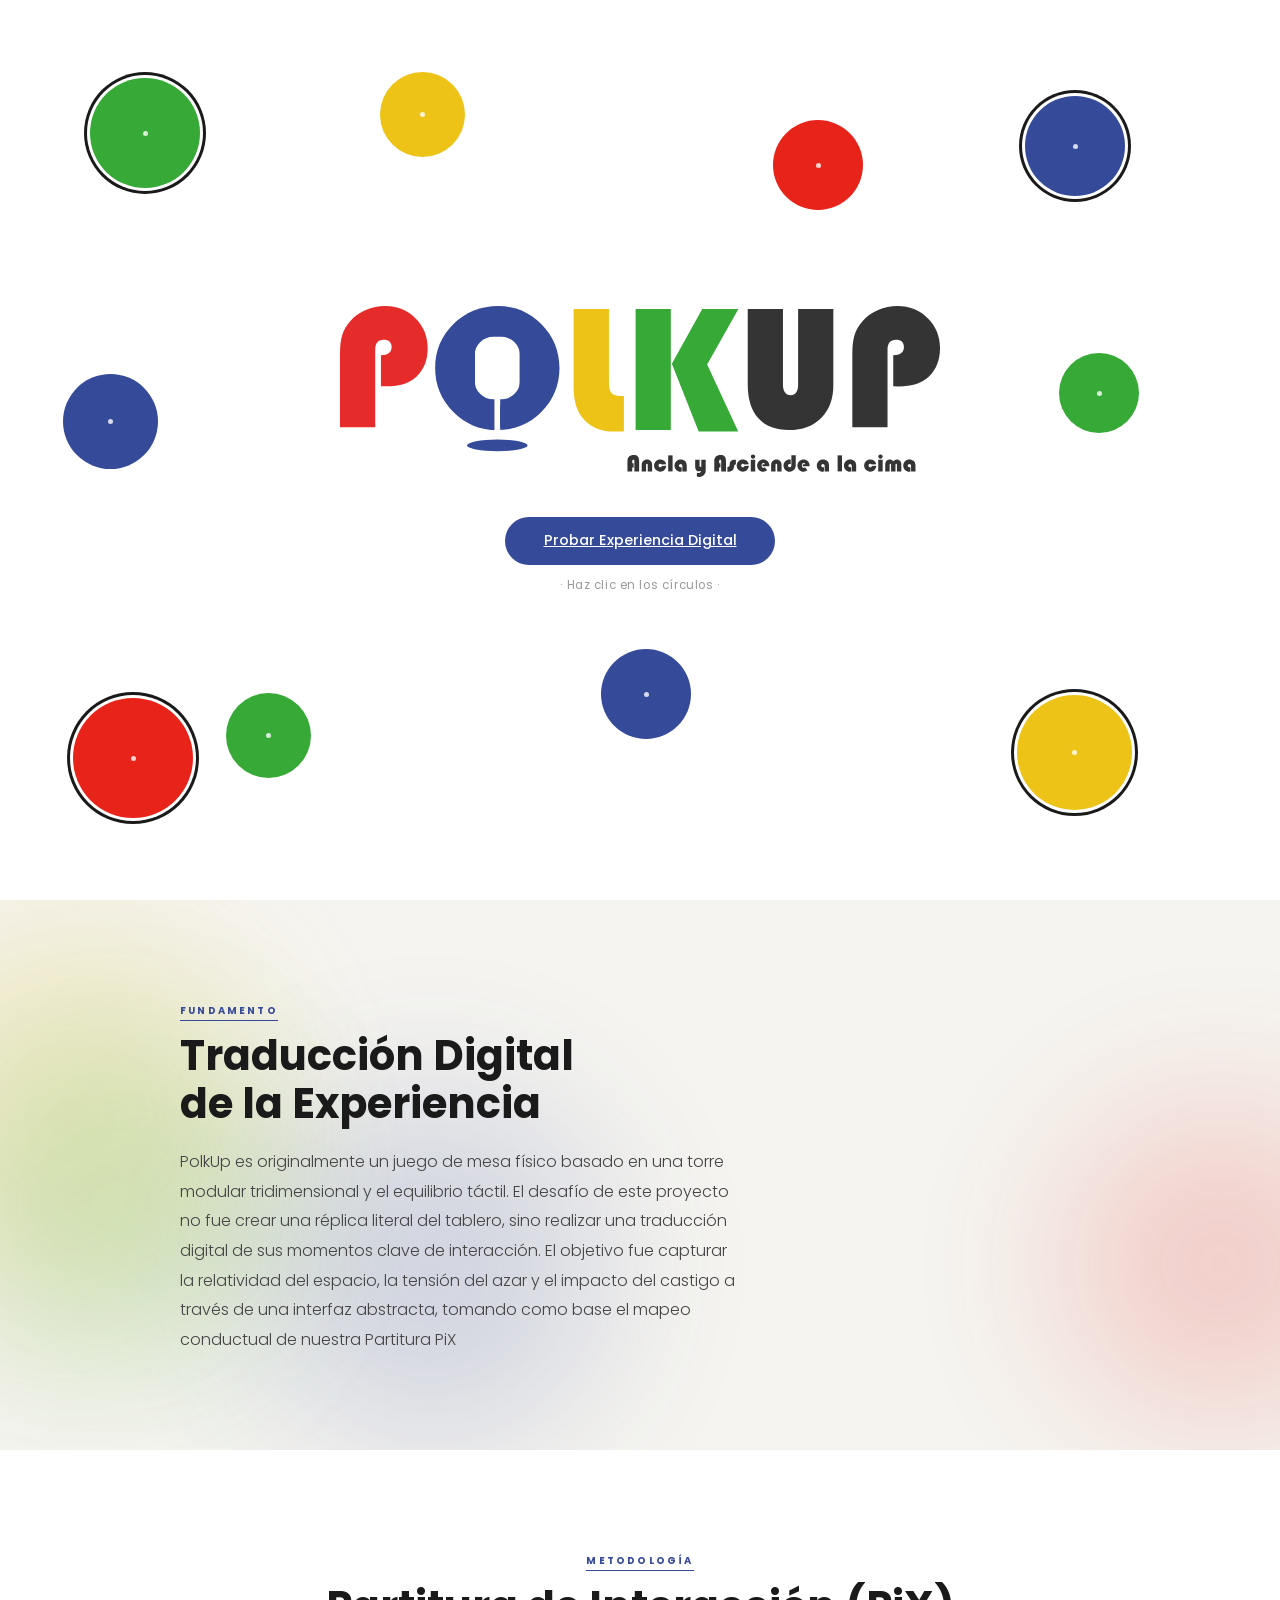
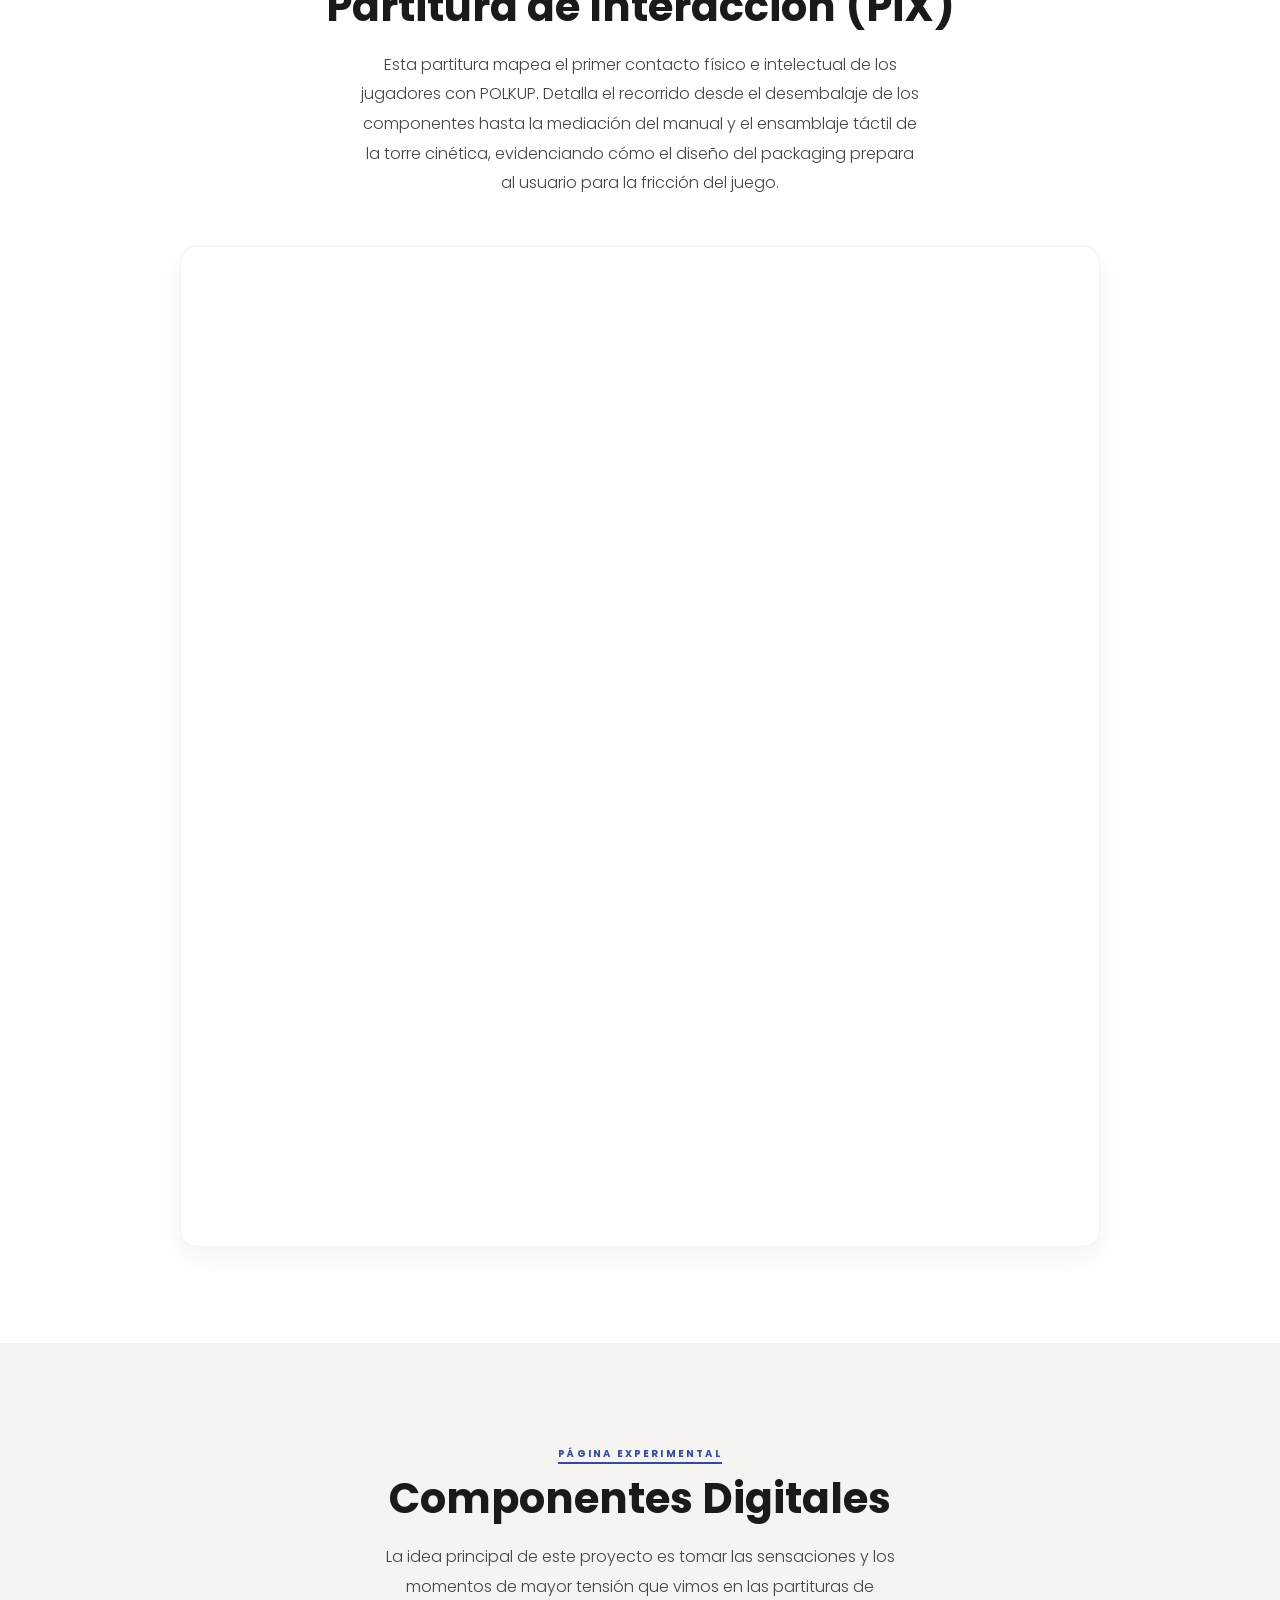
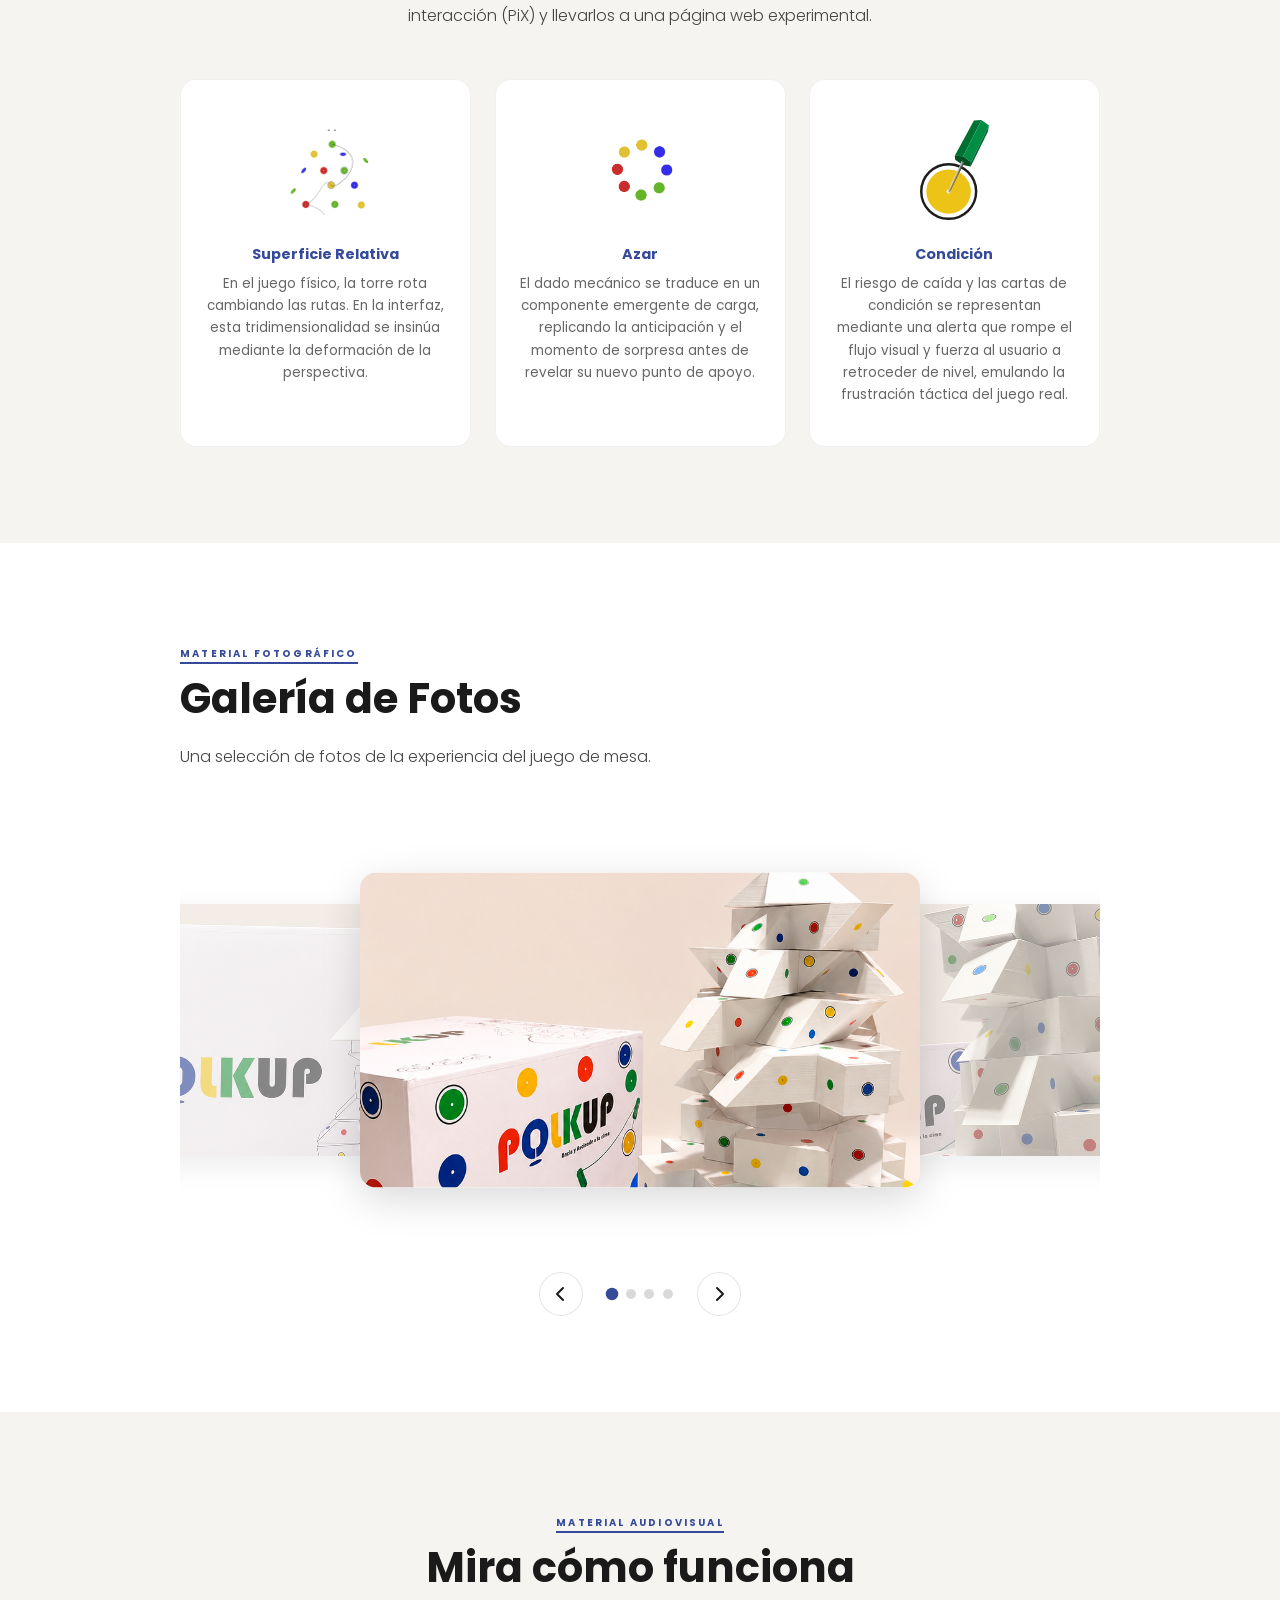
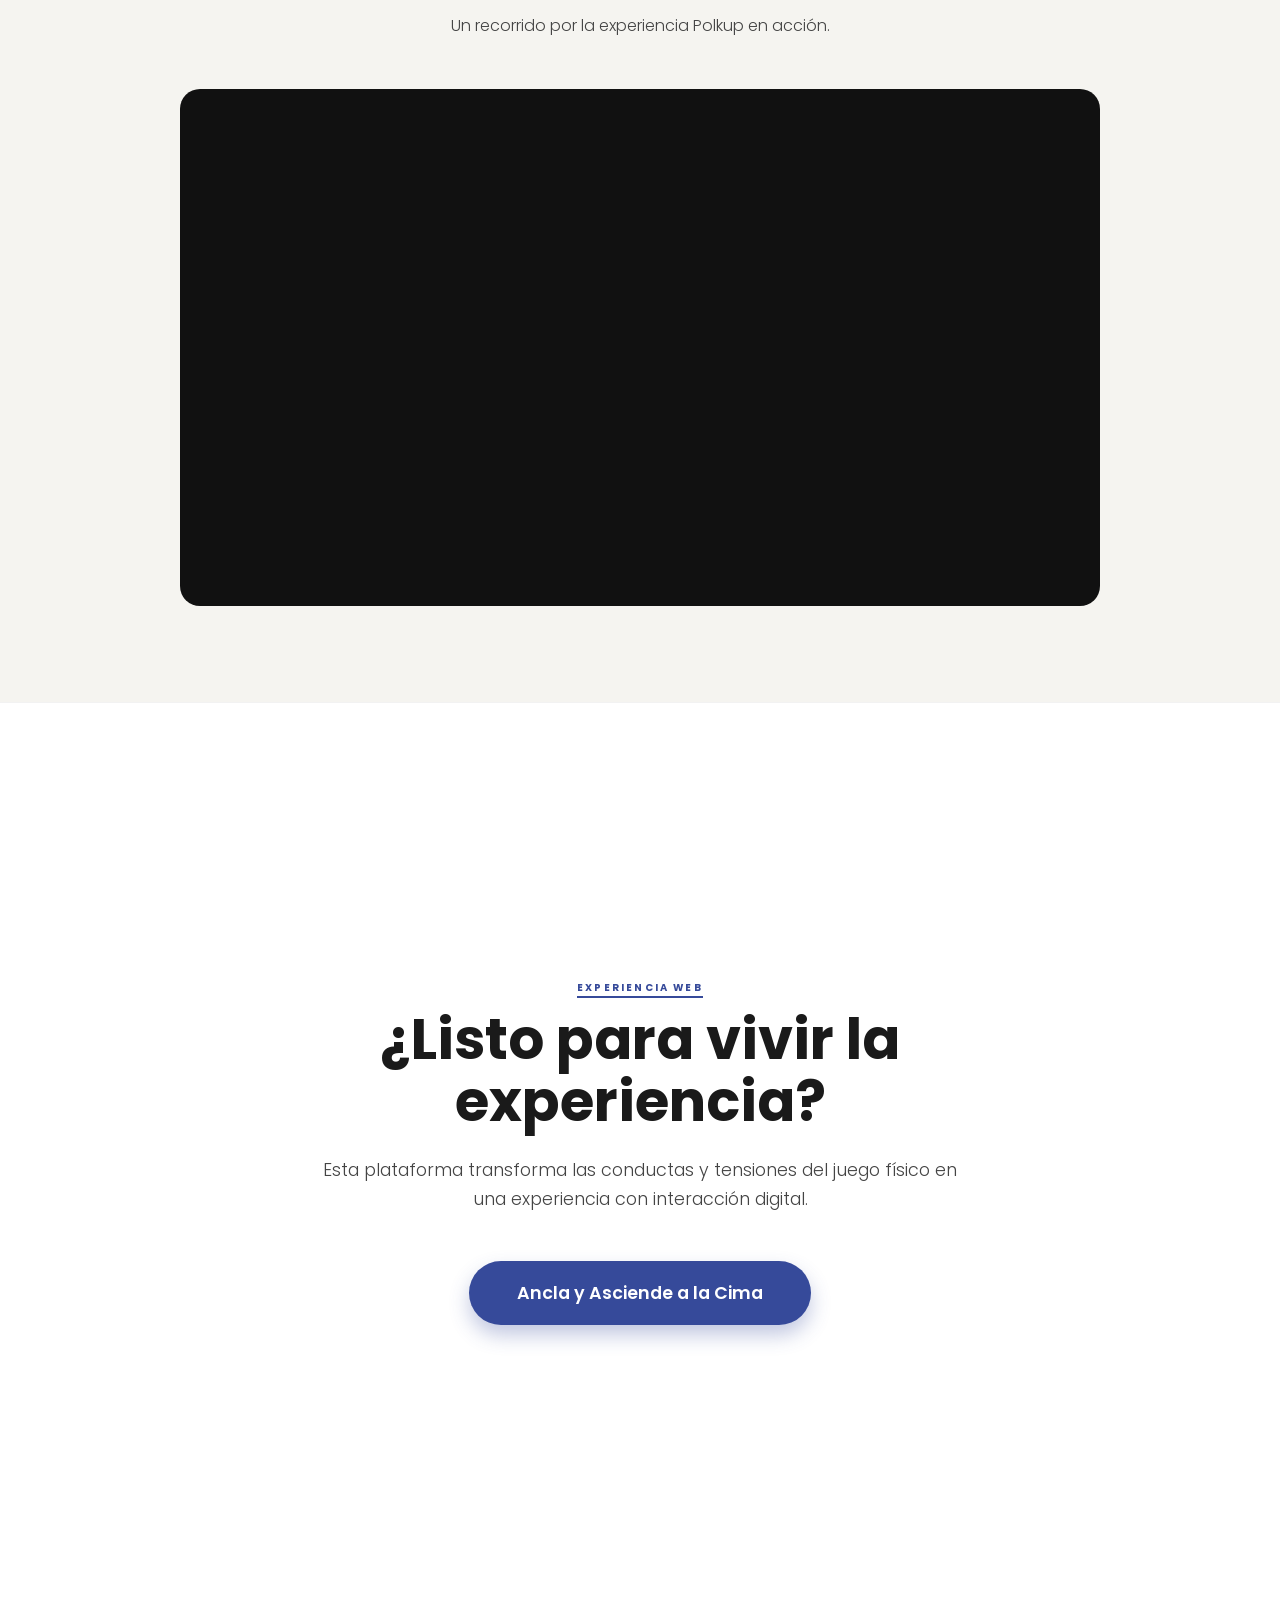
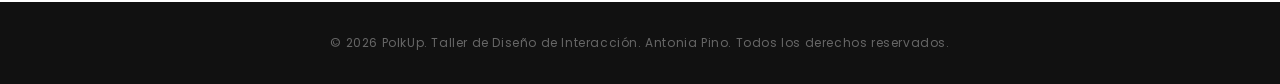
==== commit 6030da66: "pagina de experiencia funcionando" ====
--- a/index.html
+++ b/index.html
@@ -176,4 +176,4 @@
 <script src="script.js"></script>
 
 </body>
-</html>+</html>
--- a/style.css
+++ b/style.css
@@ -24,14 +24,14 @@
 .node::after { content: ''; width: 5px; height: 5px; border-radius: 50%; background: white; opacity: 0.8; position: absolute; }
 .node:hover { filter: brightness(1.1); transform: scale(1.05); }
 
-.node-red { background: var(--red); }
-.node-blue { background: var(--blue); }
-.node-yellow { background: var(--yellow); }
-.node-green { background: var(--green); }
+.node-red    { background: var(--red);    --glow-color: var(--red); }
+.node-blue   { background: var(--blue);   --glow-color: var(--blue); }
+.node-yellow { background: var(--yellow); --glow-color: var(--yellow); }
+.node-green  { background: var(--green);  --glow-color: var(--green); }
 .node-ringed { box-shadow: 0 0 0 3px #fff, 0 0 0 6px #1a1a1a; }
 
 /* Feedback visual para el nodo seleccionado */
-.node.active { filter: brightness(1.2) drop-shadow(0 0 12px var(--yellow)); z-index: 6; }
+.node.active { filter: brightness(1.2) drop-shadow(0 0 12px var(--glow-color)); z-index: 6; }
 
 /* --- SECCIÓN 1: TRADUCCIÓN DIGITAL (Izquierda, fondo crema con circulos difuminados) --- */
 
@@ -456,13 +456,14 @@
 #scroll-progress {
   position: fixed;
   top: 0; left: 0;
-  height: 3px;
+  height: 5px;
   width: 0%;
   background: linear-gradient(90deg, var(--blue) 0%, var(--red) 60%, var(--yellow) 100%);
   z-index: 9999;
   pointer-events: none;
   will-change: width;
-  border-radius: 0 2px 2px 0;
+  border-radius: 0 3px 3px 0;
+  box-shadow: 0 1px 6px rgba(0, 0, 0, 0.08);
 }
 
 
@@ -618,12 +619,12 @@
    reforzando visualmente que ese nodo está "conectado".
    --------------------------------------------------------------- */
 .node.active {
-  filter: brightness(1.25) drop-shadow(0 0 14px var(--yellow));
+  filter: brightness(1.25) drop-shadow(0 0 14px var(--glow-color));
   animation: node-pulse 1.8s ease-in-out infinite alternate;
 }
 @keyframes node-pulse {
-  from { filter: brightness(1.2) drop-shadow(0 0 10px var(--yellow)); }
-  to   { filter: brightness(1.3) drop-shadow(0 0 22px var(--yellow)); }
+  from { filter: brightness(1.2) drop-shadow(0 0 10px var(--glow-color)); }
+  to   { filter: brightness(1.3) drop-shadow(0 0 22px var(--glow-color)); }
 }
 
 
@@ -657,4 +658,4 @@
   .logo-svg-wrap, .cta-btn, .hint { animation: none; }
   .comp-card, .comp-custom-icon, .pix-box { transition: none; }
   .node.active { animation: none; }
-}+}
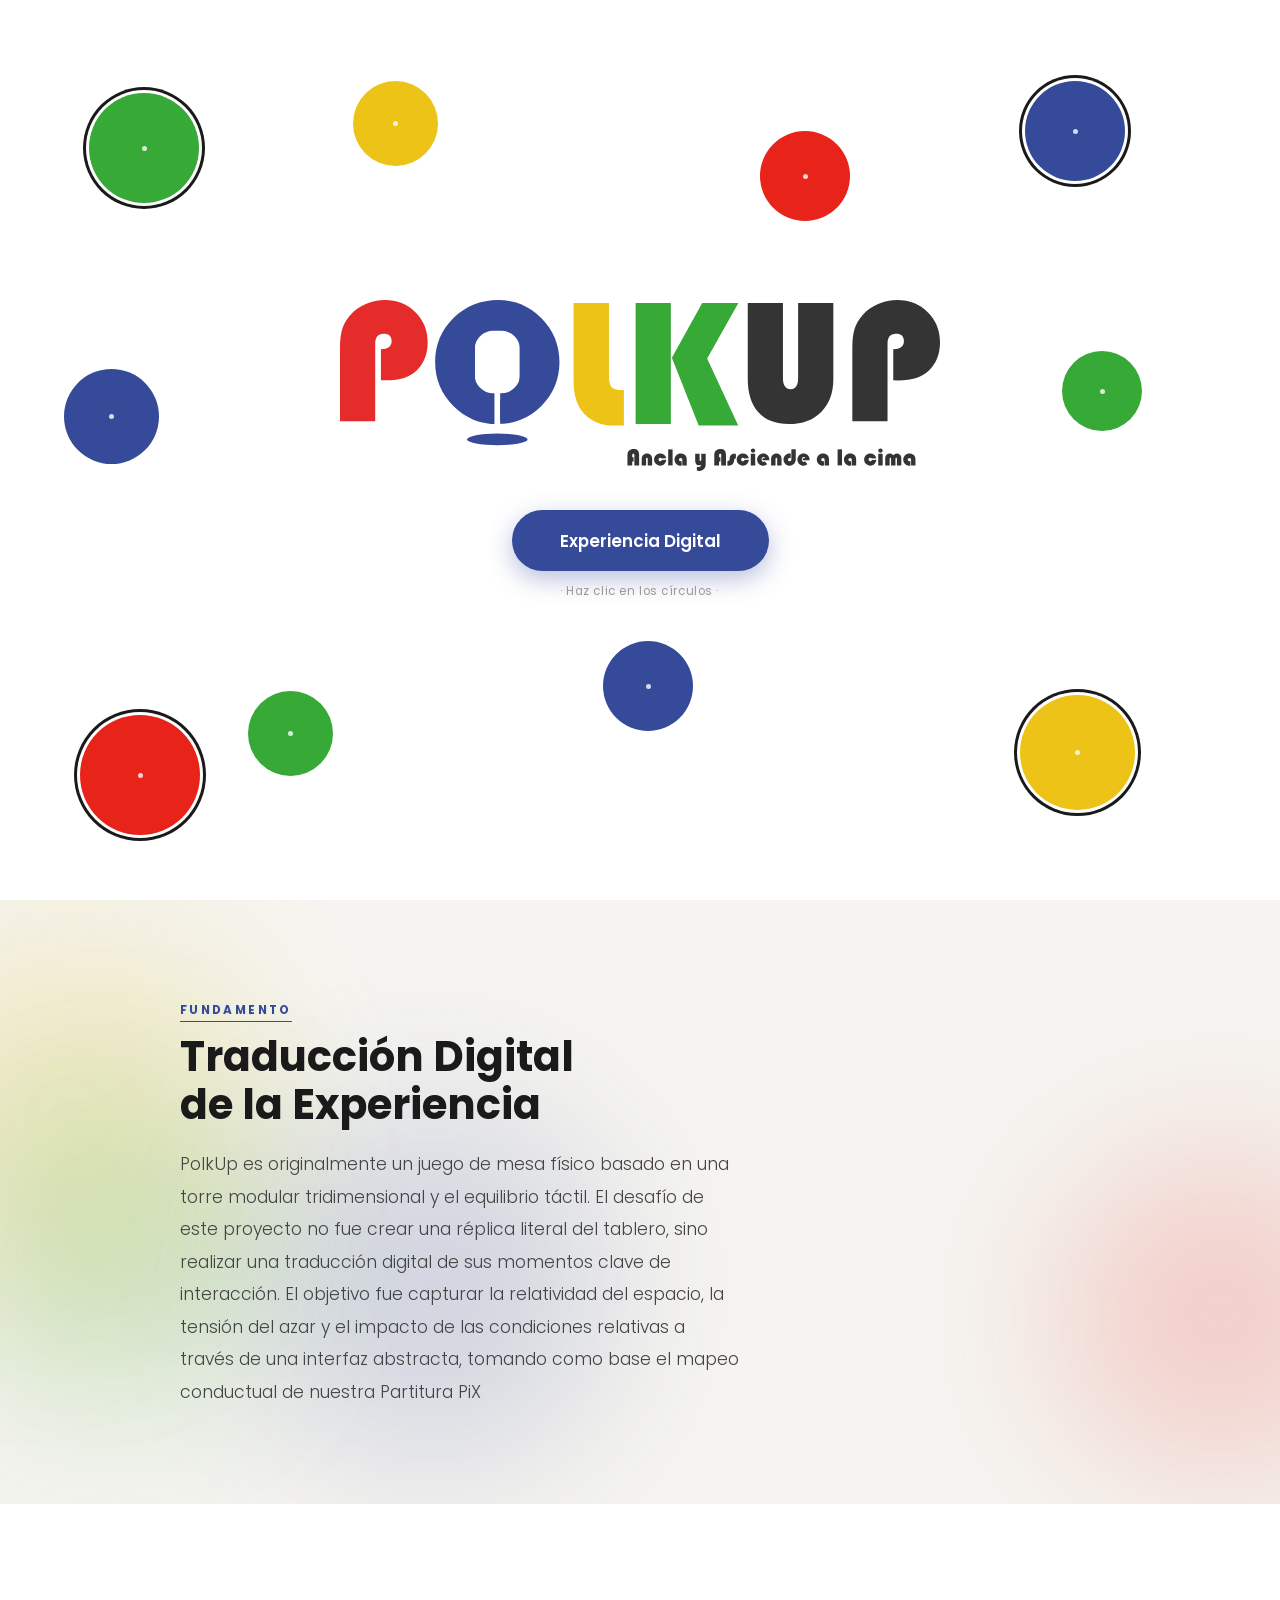
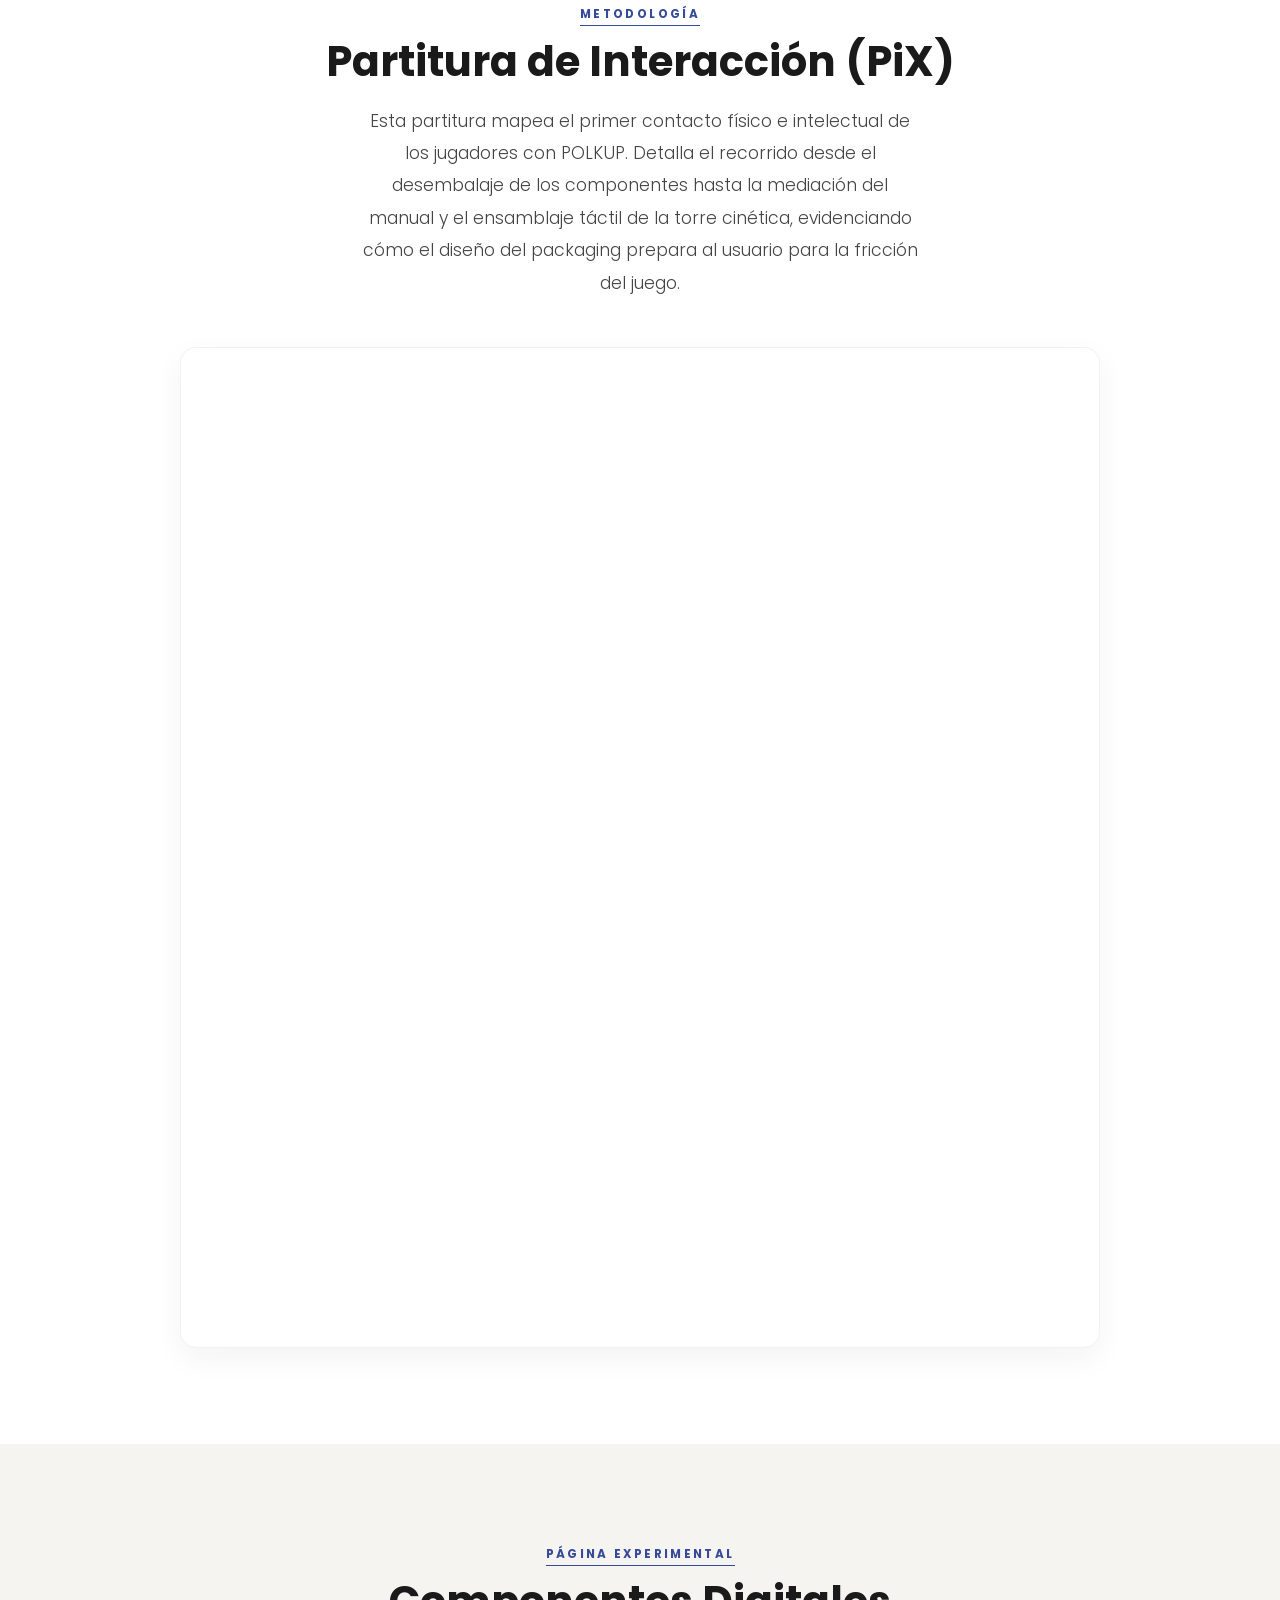
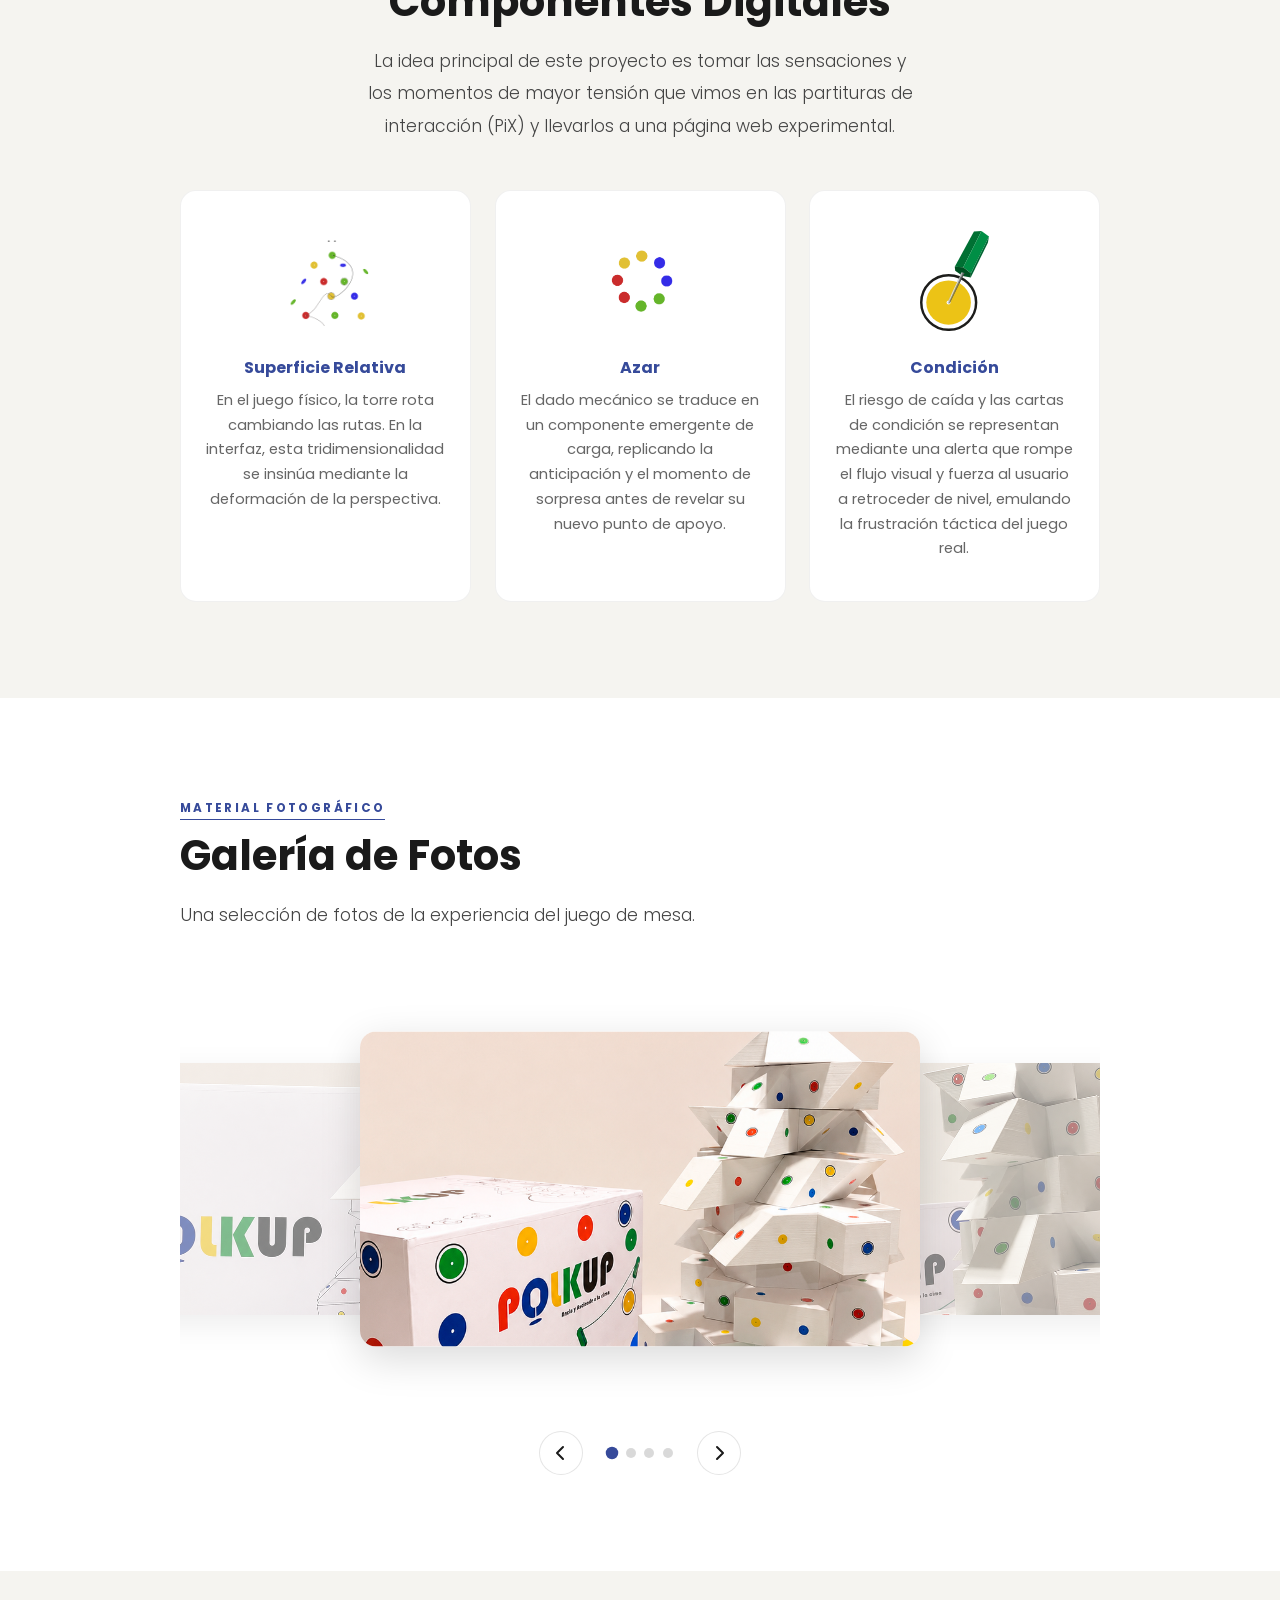
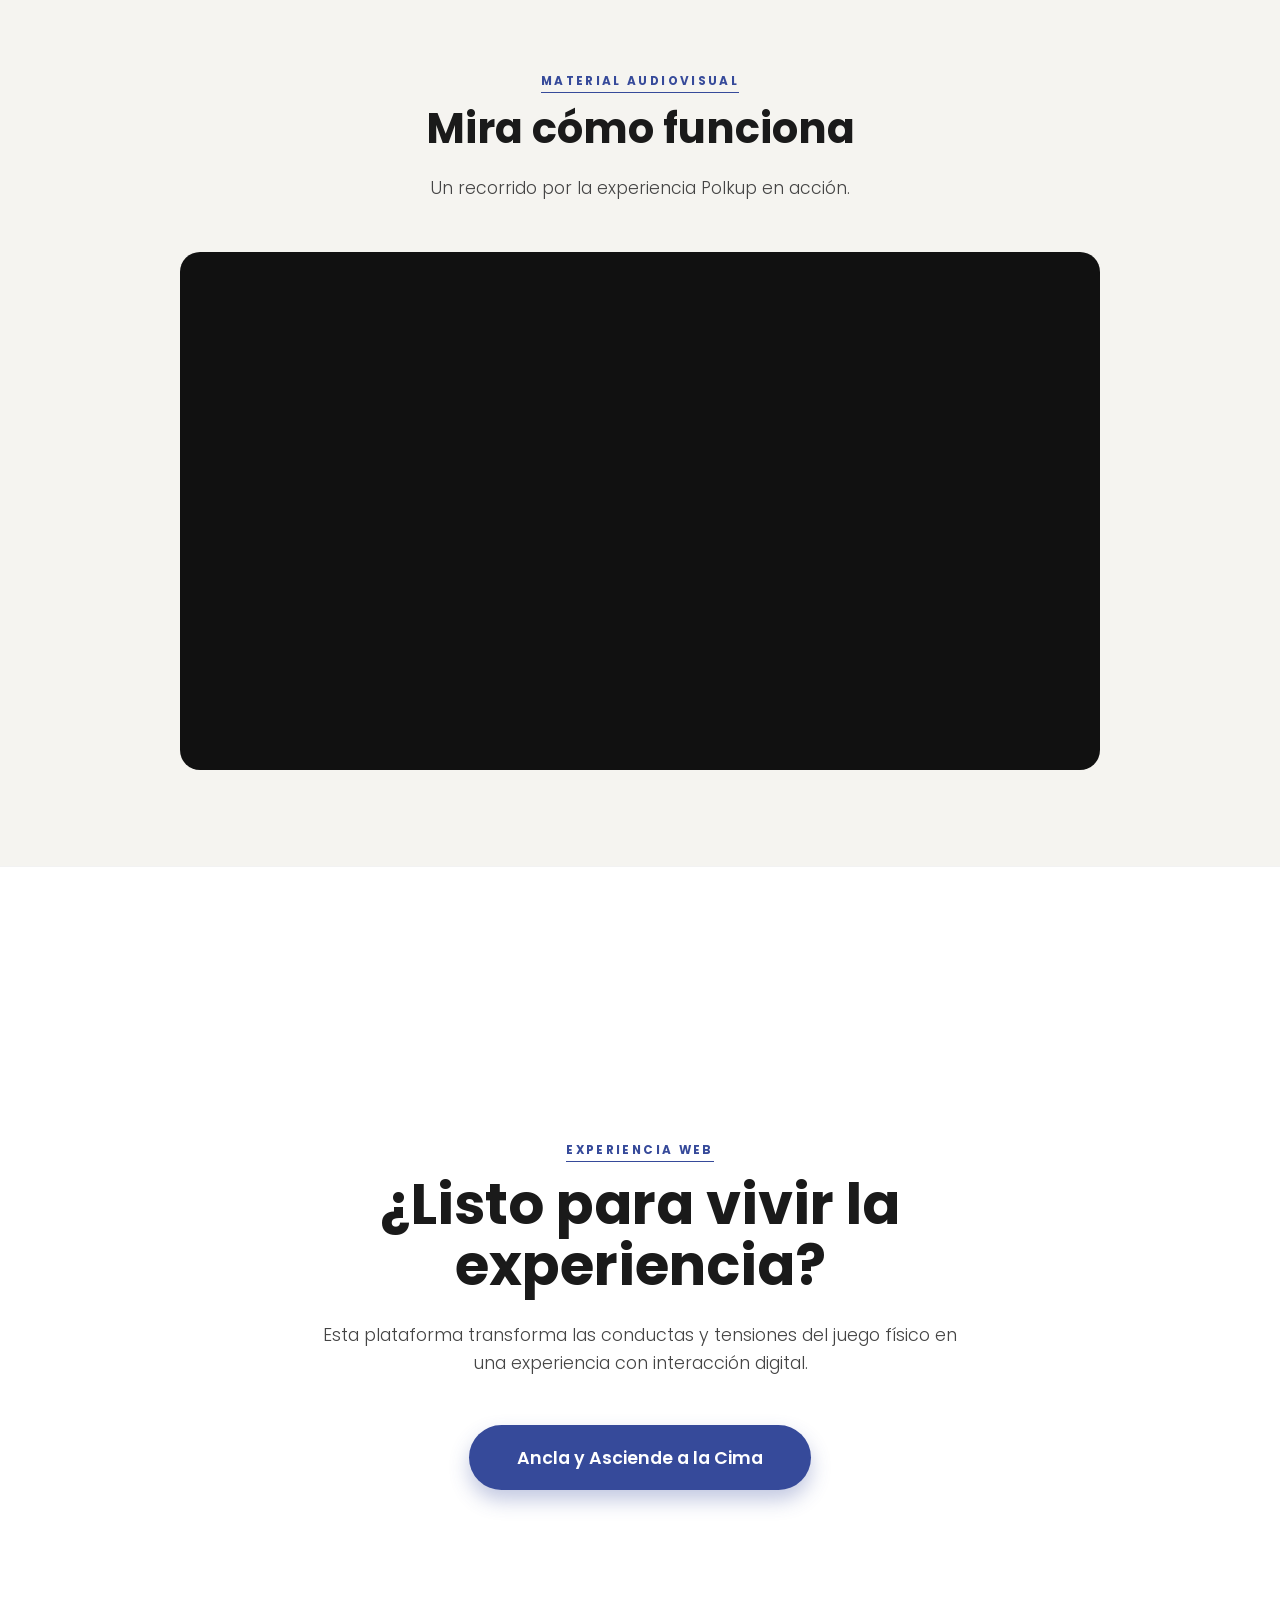
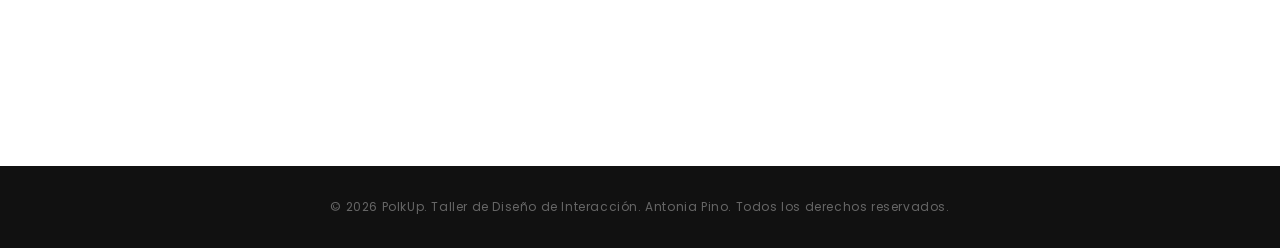
==== commit f2d60ef4: "apgina experimental cambios en funcionaes, transiciones, y en index cambioa tamaño de letra" ====
--- a/index.html
+++ b/index.html
@@ -18,7 +18,7 @@
     <div class="logo-svg-wrap">
       <img src="assets/logo2.svg" alt="Logo Polkup">
     </div>
-<a href="experiencia.html" class="cta-btn">Probar Experiencia Digital</a>    <div class="hint">· Haz clic en los círculos ·</div>
+<a href="experiencia.html" class="cta-btn">Experiencia Digital</a>    <div class="hint">· Haz clic en los círculos ·</div>
   </div>
 </section>
 
@@ -31,7 +31,7 @@
   <div class="inner">
     <div class="section-label">Fundamento</div>
     <h2 class="section-title">Traducción Digital<br>de la Experiencia</h2>
-    <p class="section-body">PolkUp es originalmente un juego de mesa físico basado en una torre modular tridimensional y el equilibrio táctil. El desafío de este proyecto no fue crear una réplica literal del tablero, sino realizar una traducción digital de sus momentos clave de interacción. El objetivo fue capturar la relatividad del espacio, la tensión del azar y el impacto del castigo a través de una interfaz abstracta, tomando como base el mapeo conductual de nuestra Partitura PiX</p>
+    <p class="section-body">PolkUp es originalmente un juego de mesa físico basado en una torre modular tridimensional y el equilibrio táctil. El desafío de este proyecto no fue crear una réplica literal del tablero, sino realizar una traducción digital de sus momentos clave de interacción. El objetivo fue capturar la relatividad del espacio, la tensión del azar y el impacto de las condiciones relativas a través de una interfaz abstracta, tomando como base el mapeo conductual de nuestra Partitura PiX</p>
   </div>
 </section>
 
--- a/style.css
+++ b/style.css
@@ -15,8 +15,30 @@
 .logo-svg-wrap svg, .logo-svg-wrap img { width: 100%; height: auto; }
 
 /* Botones */
-.cta-btn { pointer-events: all; margin-top: 2rem; background: var(--blue); color: white; font-family: 'Poppins', sans-serif; font-size: 0.9rem; font-weight: 500; padding: 0.85rem 2.4rem; border: none; border-radius: 999px; cursor: pointer; transition: background 0.2s, transform 0.15s; }
-.cta-btn:hover { background: #1e2c80; transform: scale(1.03); }
+.cta-btn {
+  pointer-events: all;
+  margin-top: 2rem;
+  background: var(--blue);
+  color: white;
+  font-family: 'Poppins', sans-serif;
+  font-size: 1.05rem;
+  font-weight: 600;
+  padding: 1.1rem 3rem;
+  border: none;
+  border-radius: 999px;
+  cursor: pointer;
+  text-decoration: none;
+  display: inline-block;
+  box-shadow: 0 8px 24px rgba(54, 74, 154, 0.35);
+  transition: background 0.25s, transform 0.2s, box-shadow 0.25s;
+  animation: hero-fade-up 0.9s cubic-bezier(0.22, 1, 0.36, 1) 0.5s both,
+             pulse-border 2.2s 1.4s infinite;
+}
+.cta-btn:hover {
+  background: #1e2c80;
+  transform: translateY(-4px) scale(1.04);
+  box-shadow: 0 16px 40px rgba(54, 74, 154, 0.5);
+}
 .hint { pointer-events: none; margin-top: 0.75rem; font-size: 0.72rem; color: #999; letter-spacing: 0.05em; }
 
 /* --- ESTILOS DE LOS NODOS (CÍRCULOS) --- */
@@ -49,9 +71,9 @@
   z-index: 2; 
 }
 
-.section-label { font-family: 'Poppins', sans-serif; font-size: 0.62rem; letter-spacing: 0.22em; text-transform: uppercase; color: var(--blue); margin-bottom: 0.9rem; font-weight: 700; }
+.section-label { font-family: 'Poppins', sans-serif; font-size: 0.74rem; letter-spacing: 0.20em; text-transform: uppercase; color: var(--blue); margin-bottom: 0.9rem; font-weight: 700; }
 .section-title { font-family: 'Poppins', sans-serif; font-size: clamp(1.5rem, 3.5vw, 2.6rem); font-weight: 700; line-height: 1.15; color: var(--dark); margin-bottom: 1.2rem; }
-.section-body { font-size: 1rem; font-weight: 300; line-height: 1.85; color: #444; max-width: 560px; }
+.section-body { font-size: 1.08rem; font-weight: 300; line-height: 1.88; color: #444; max-width: 560px; }
 
 /* --- SECCIÓN 2: PiX (Centrado, fondo blanco) --- */
 #pix { padding: 6rem 2rem; background: white; }
@@ -96,8 +118,8 @@
   width: 75px;  /* SVG rectangular más angosto para equilibrar el peso visual */
 }
 
-.comp-card h3 { font-family: 'Poppins', sans-serif; font-size: 0.9rem; font-weight: 700; color: var(--blue); margin-bottom: 0.5rem; }
-.comp-card p { font-size: 0.84rem; color: #666; line-height: 1.65; }
+.comp-card h3 { font-family: 'Poppins', sans-serif; font-size: 1rem; font-weight: 700; color: var(--blue); margin-bottom: 0.5rem; }
+.comp-card p { font-size: 0.92rem; color: #666; line-height: 1.68; }
 
 /* --- SECCIÓN 4: GALERÍA (Fondo blanco) --- */
 #gallery { padding: 6rem 2rem; background: white; }
@@ -564,9 +586,6 @@
 .logo-svg-wrap {
   animation: hero-logo-in 1.1s cubic-bezier(0.22, 1, 0.36, 1) 0.1s both;
 }
-.cta-btn {
-  animation: hero-fade-up 0.9s cubic-bezier(0.22, 1, 0.36, 1) 0.5s both;
-}
 .hint {
   animation: hero-fade-up 0.9s cubic-bezier(0.22, 1, 0.36, 1) 0.7s both;
 }
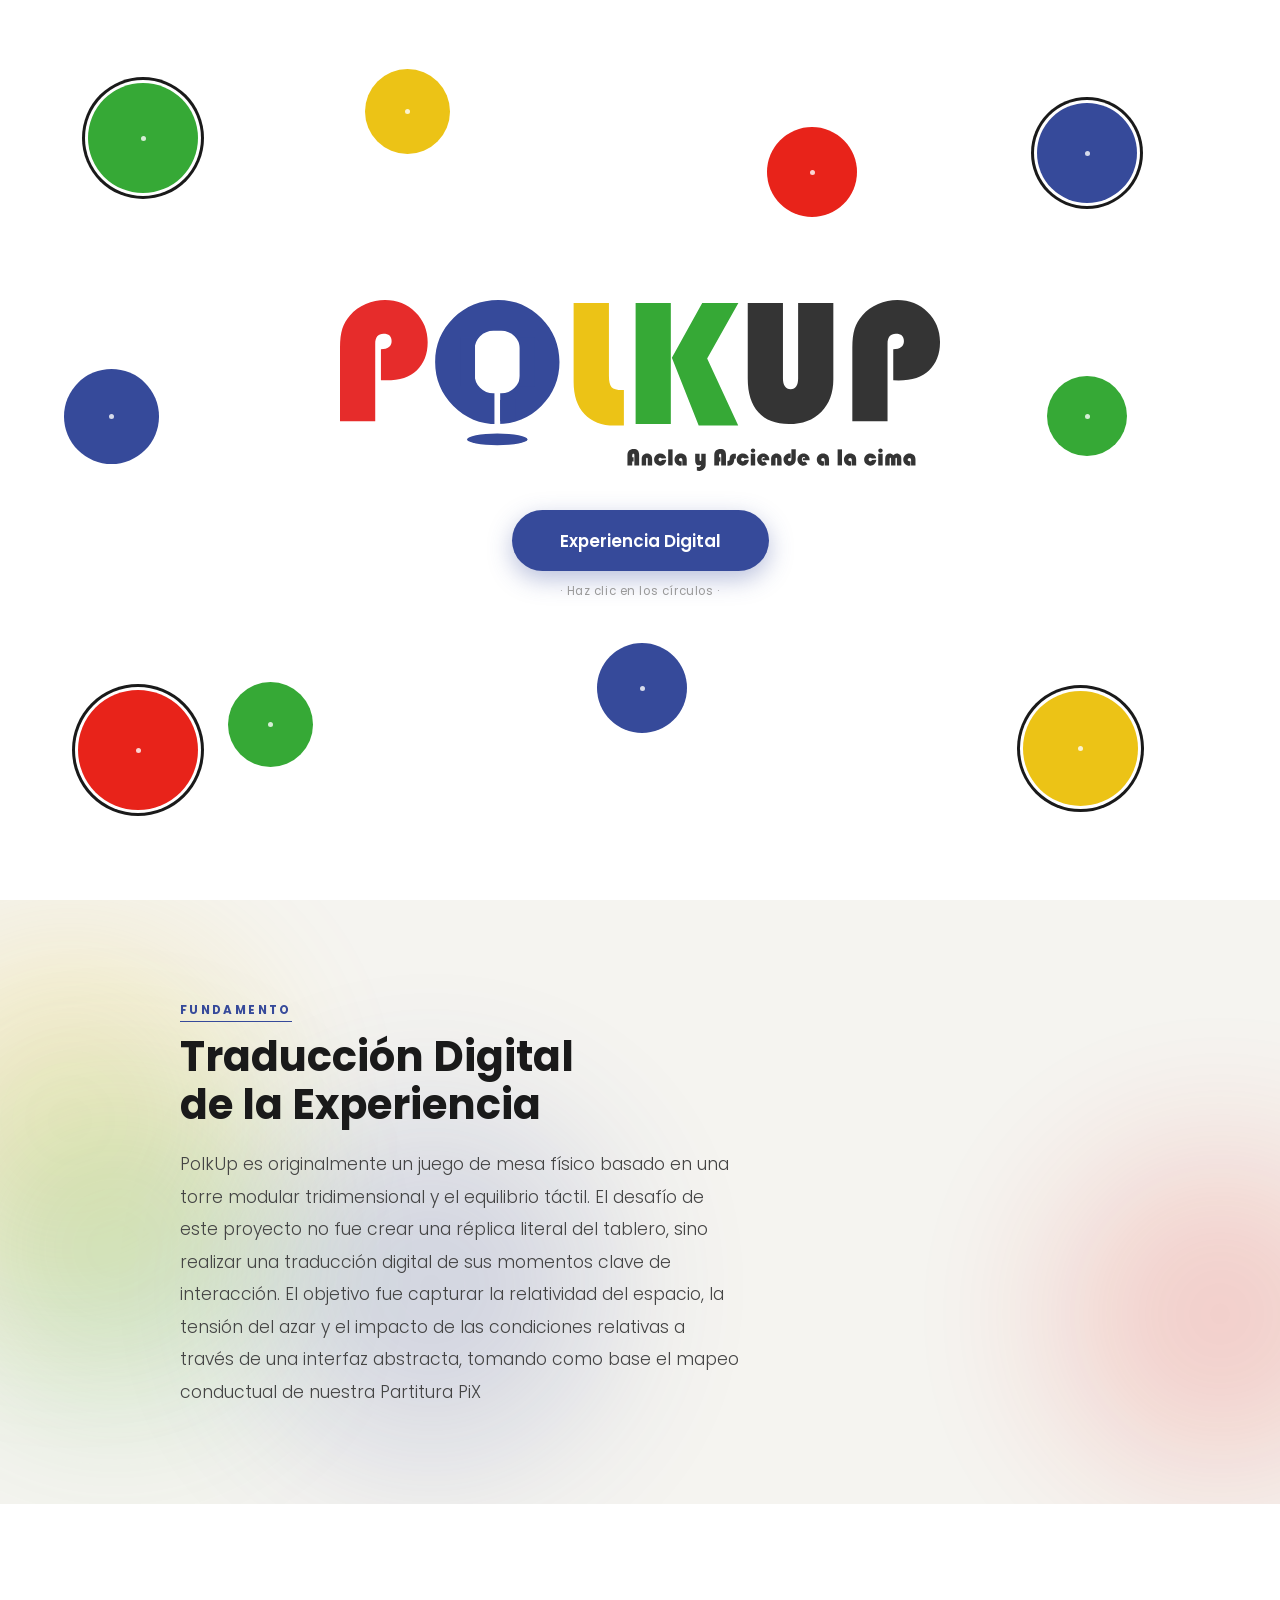
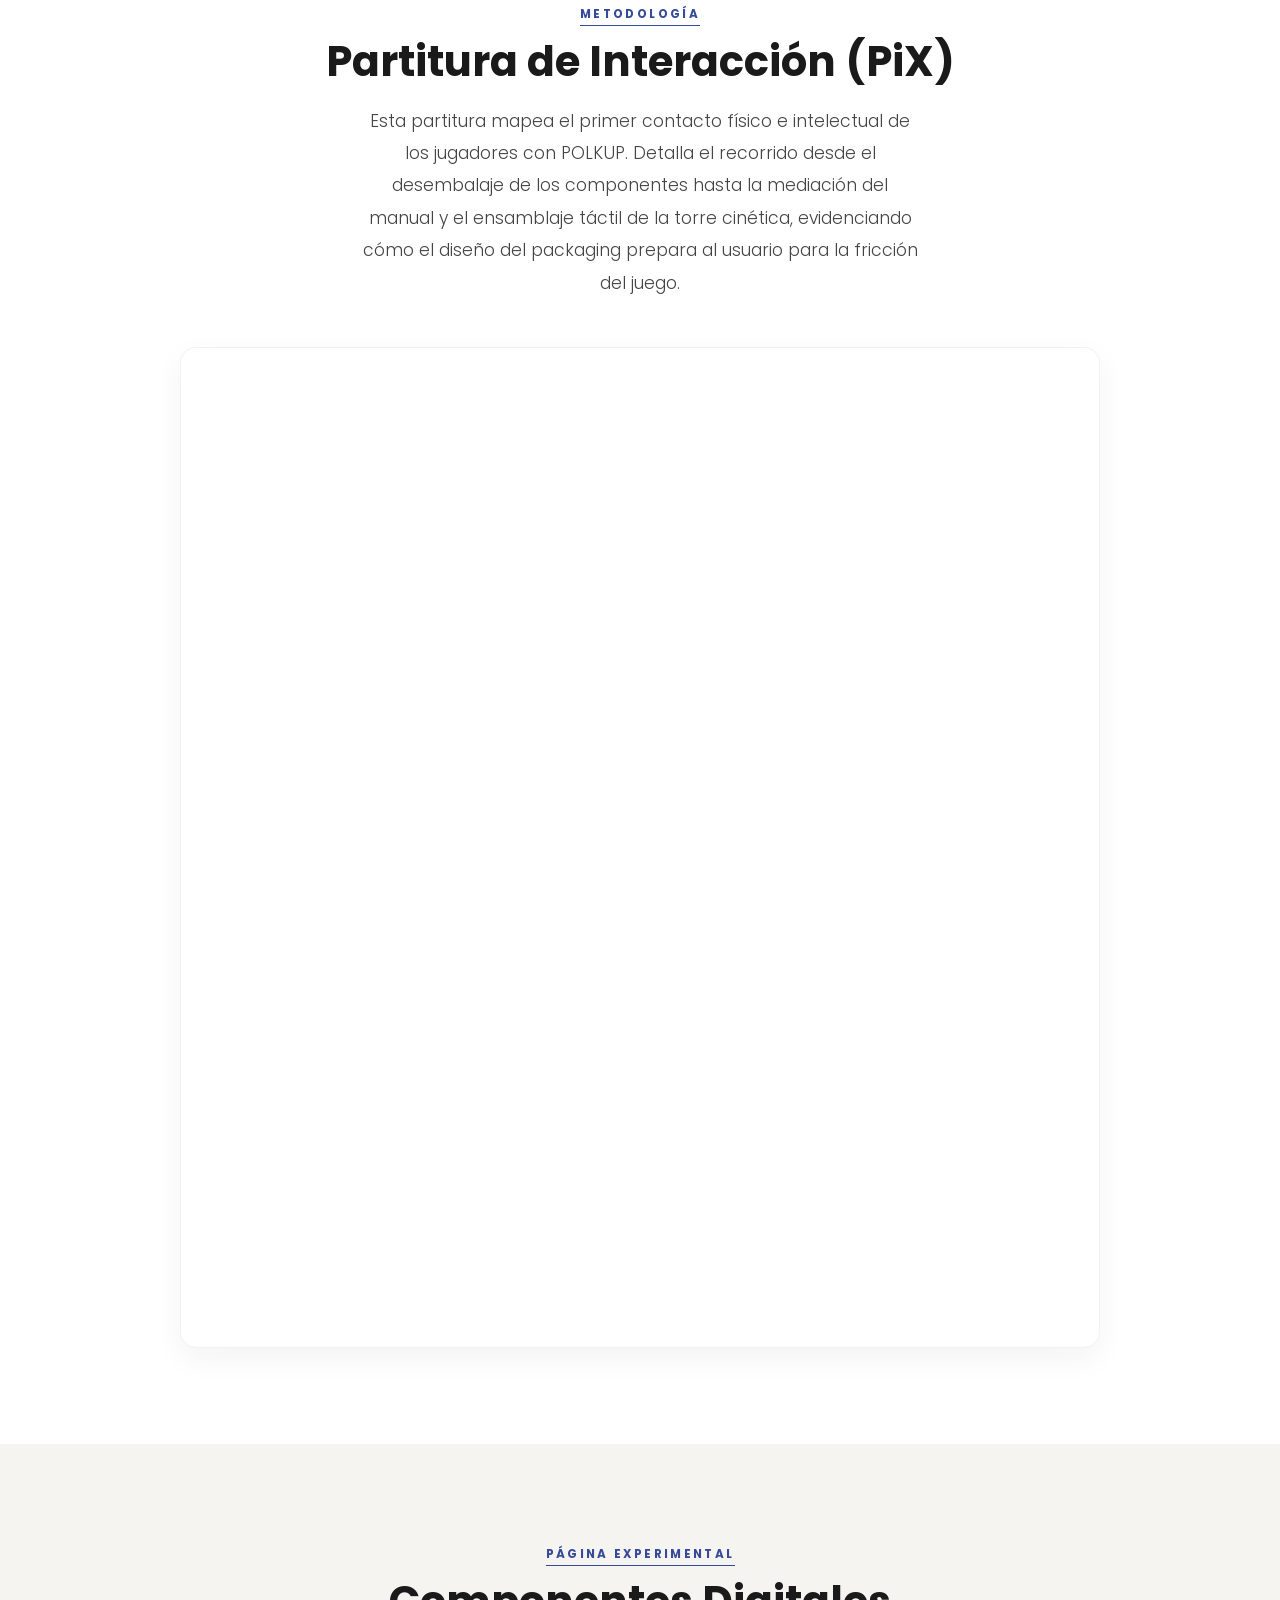
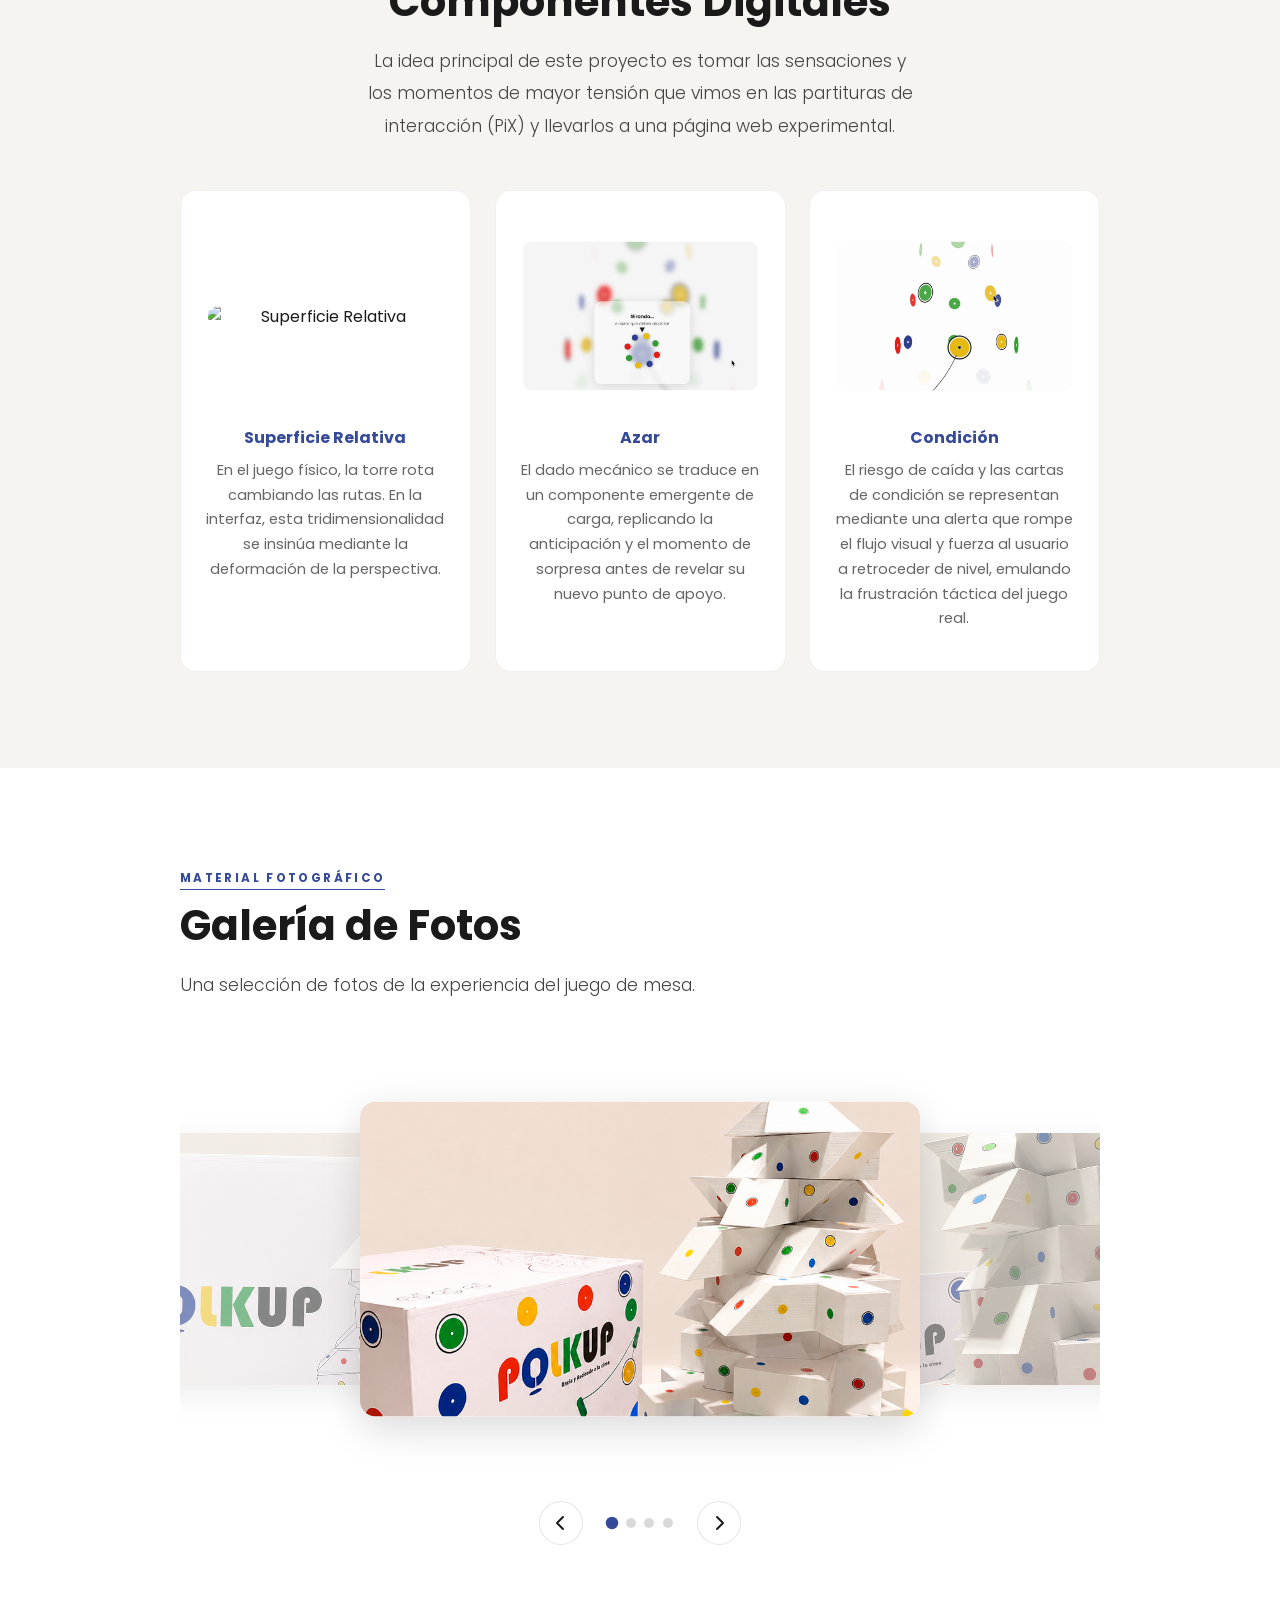
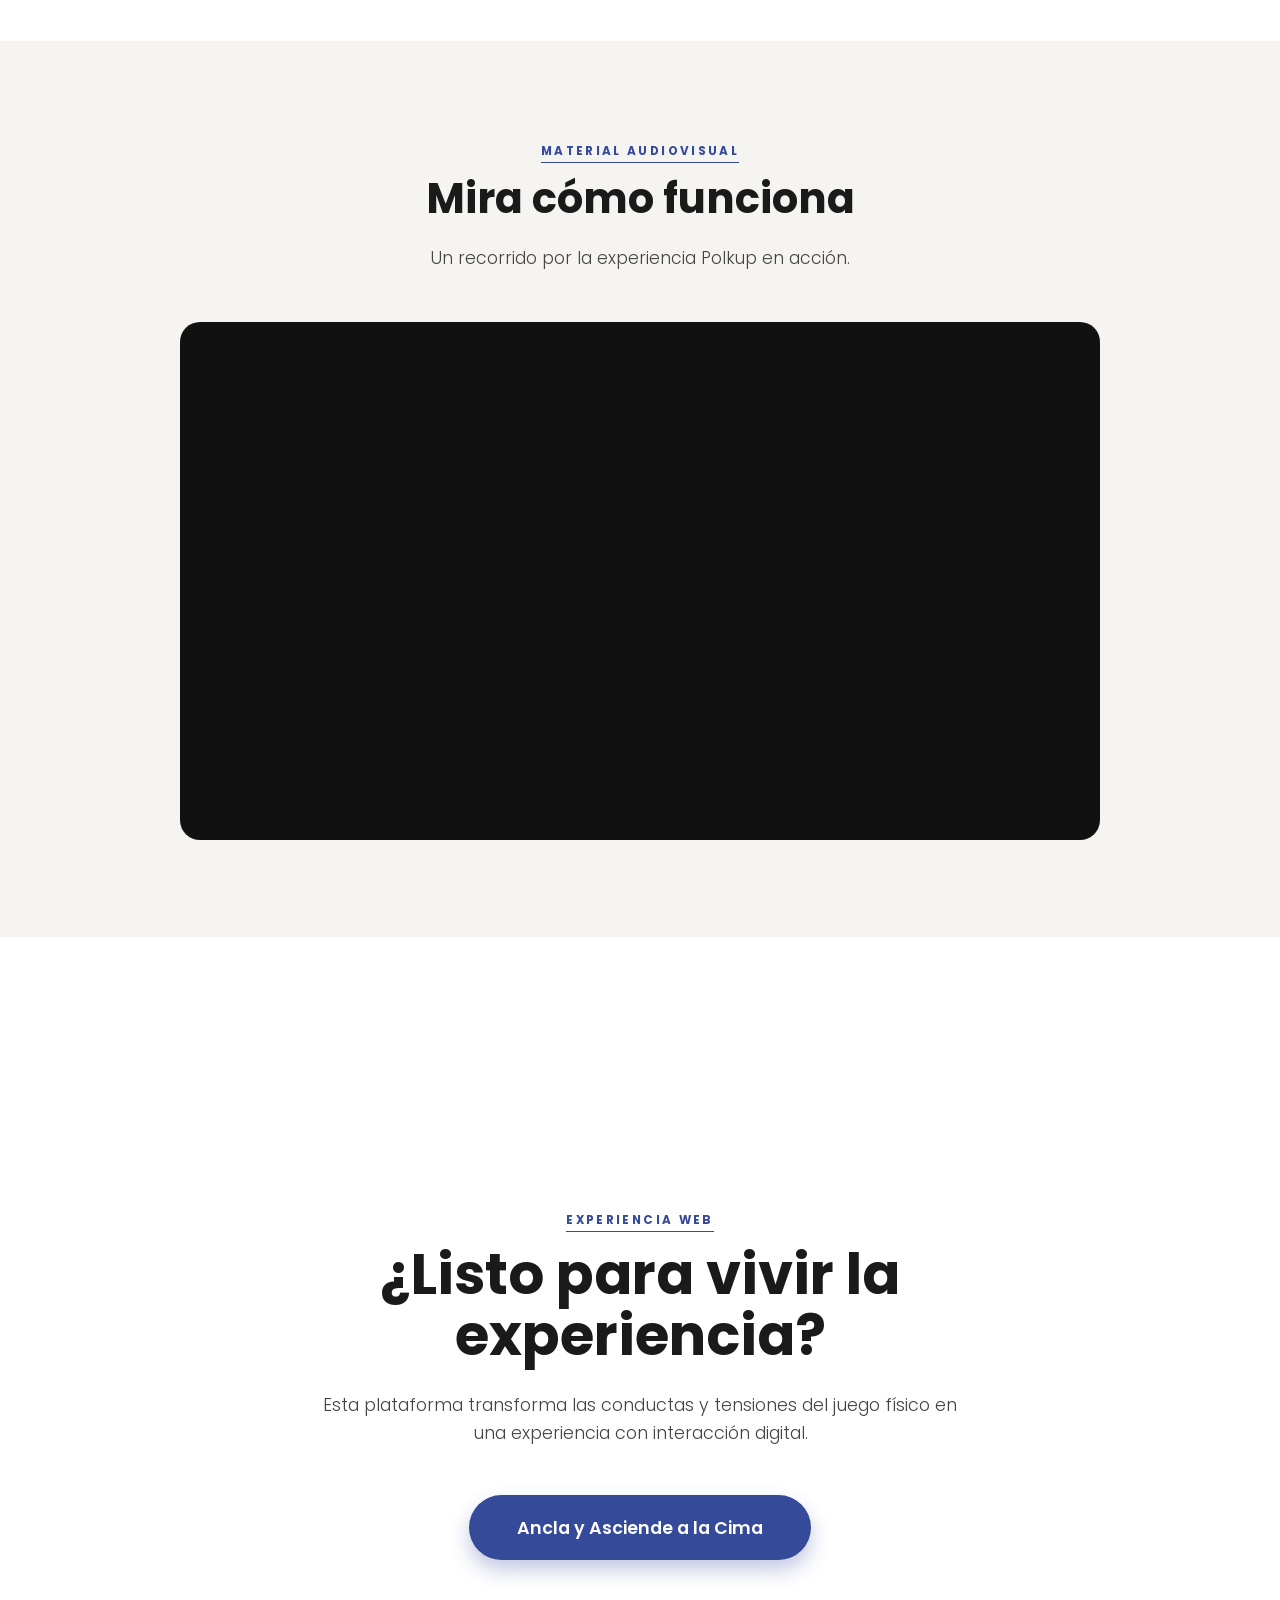
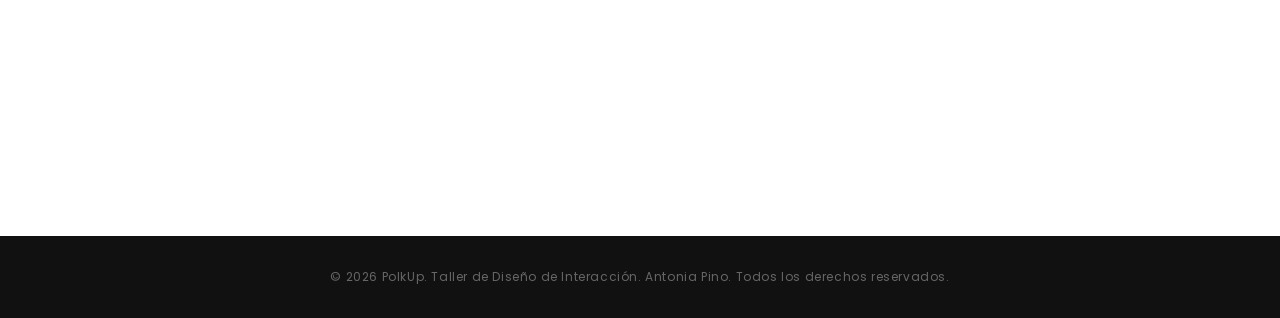
==== commit f45410d8: "gif de componentes landing y arreglos en las lineas del trayecto experimental" ====
--- a/index.html
+++ b/index.html
@@ -69,7 +69,7 @@
       -->
       <div class="comp-card">
         <div class="comp-icon-wrap">
-          <img src="assets/superficierelativa.png" alt="Superficie Relativa" class="comp-custom-icon">
+          <img src="assets/torrerotar.webp" alt="Superficie Relativa" class="comp-custom-icon">
         </div>
         <h3>Superficie Relativa</h3>
         <p>En el juego físico, la torre rota cambiando las rutas. En la interfaz, esta tridimensionalidad se insinúa mediante la deformación de la perspectiva.</p>
@@ -77,7 +77,7 @@
 
       <div class="comp-card">
         <div class="comp-icon-wrap">
-          <img src="assets/azar.png" alt="Azar" class="comp-custom-icon">
+          <img src="assets/ruleta.webp" alt="Azar" class="comp-custom-icon">
         </div>
         <h3>Azar</h3>
         <p>El dado mecánico se traduce en un componente emergente de carga, replicando la anticipación y el momento de sorpresa antes de revelar su nuevo punto de apoyo.</p>
@@ -85,7 +85,7 @@
 
       <div class="comp-card">
         <div class="comp-icon-wrap">
-          <img src="assets/condicion.svg" alt="Condición" class="comp-custom-icon">
+          <img src="assets/condicion.webp" alt="Condición" class="comp-custom-icon">
         </div>
         <h3>Condición</h3>
         <p>El riesgo de caída y las cartas de condición se representan mediante una alerta que rompe el flujo visual y fuerza al usuario a retroceder de nivel, emulando la frustración táctica del juego real.</p>
--- a/style.css
+++ b/style.css
@@ -109,13 +109,19 @@
   transition: transform 0.42s cubic-bezier(0.34, 1.56, 0.64, 1);
 }
 
+/* Las tres tarjetas ahora llevan GIF animado: contenedor más alto y ancho uniforme */
+.comp-icon-wrap {
+  height: 170px;
+}
+
 .comp-card:nth-child(1) .comp-custom-icon,
-.comp-card:nth-child(2) .comp-custom-icon {
-  width: 110px; /* PNGs un poco más grandes para destacar */
-}
-
+.comp-card:nth-child(2) .comp-custom-icon,
 .comp-card:nth-child(3) .comp-custom-icon {
-  width: 75px;  /* SVG rectangular más angosto para equilibrar el peso visual */
+  width: 100%;
+  max-width: 260px;
+  border-radius: 8px;
+  /* Recorta 3px de cada borde para eliminar la línea negra del screenshot */
+  clip-path: inset(3px round 8px);
 }
 
 .comp-card h3 { font-family: 'Poppins', sans-serif; font-size: 1rem; font-weight: 700; color: var(--blue); margin-bottom: 0.5rem; }
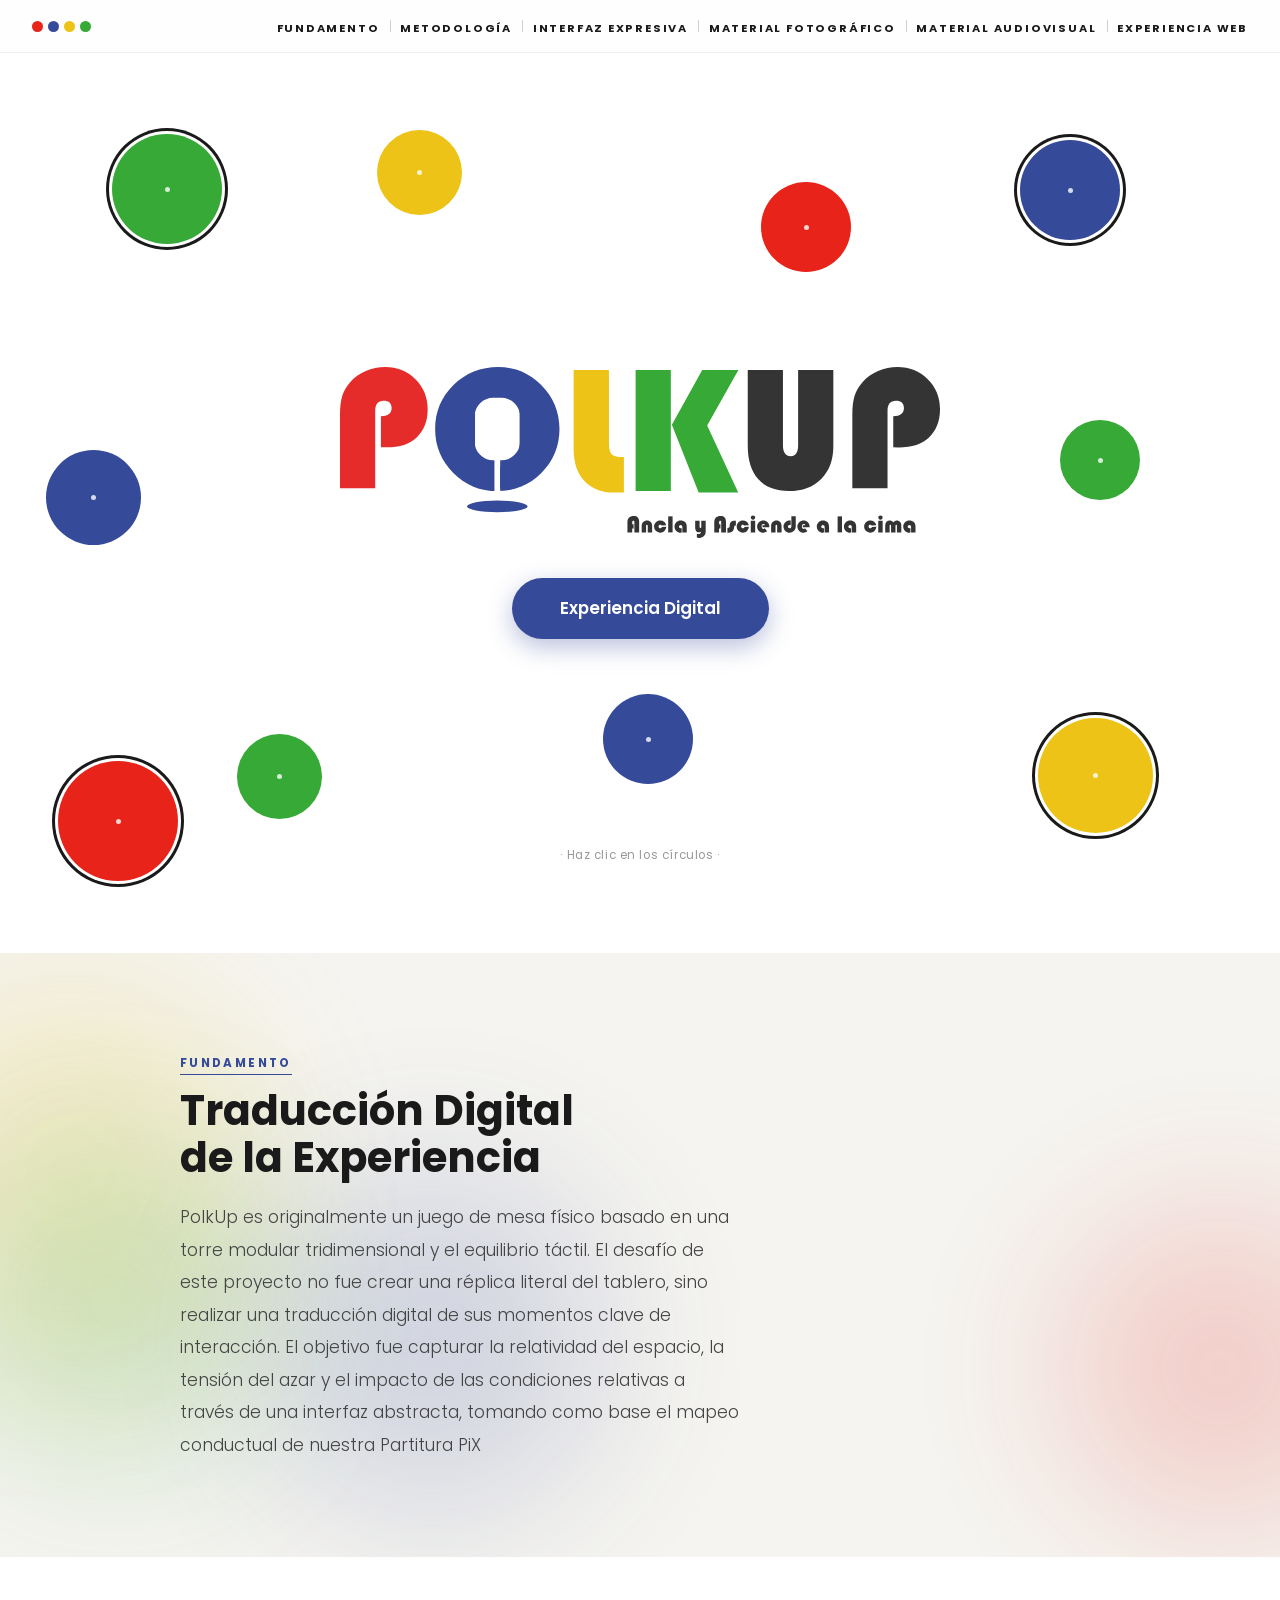
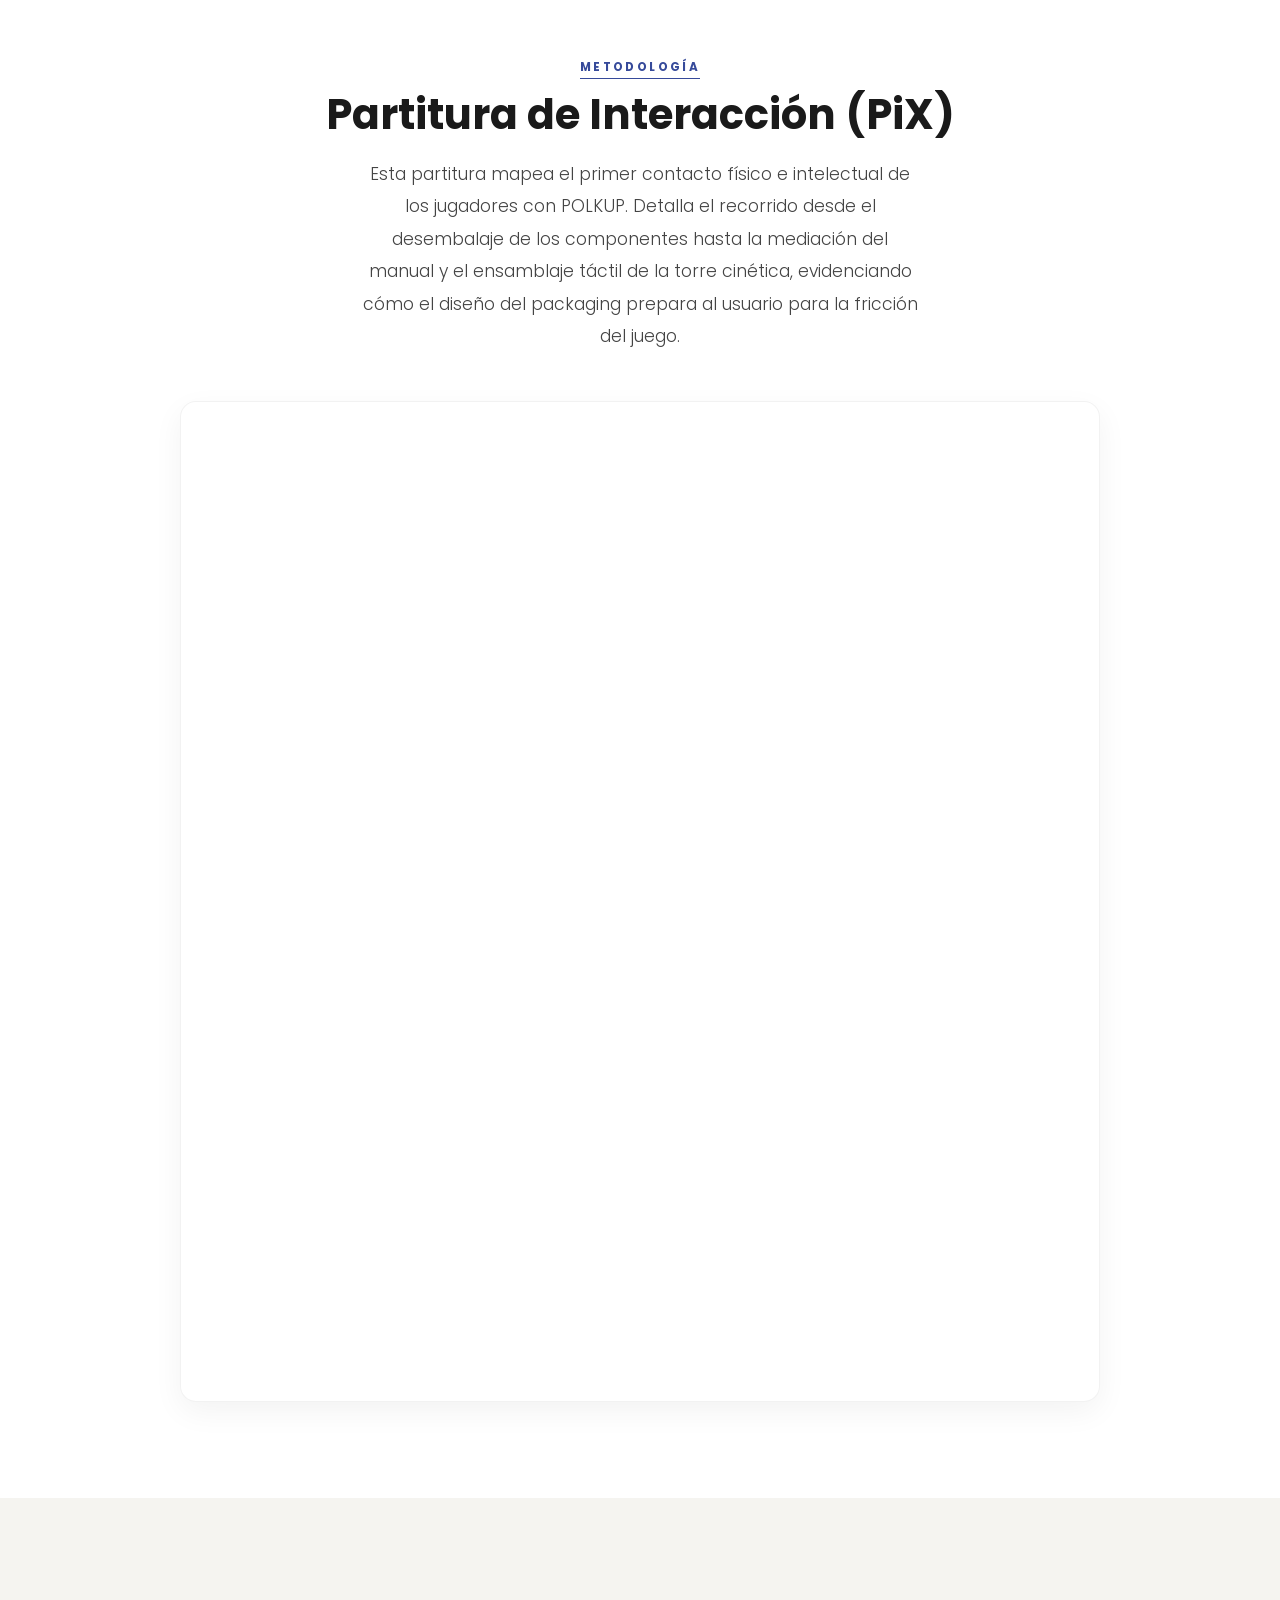
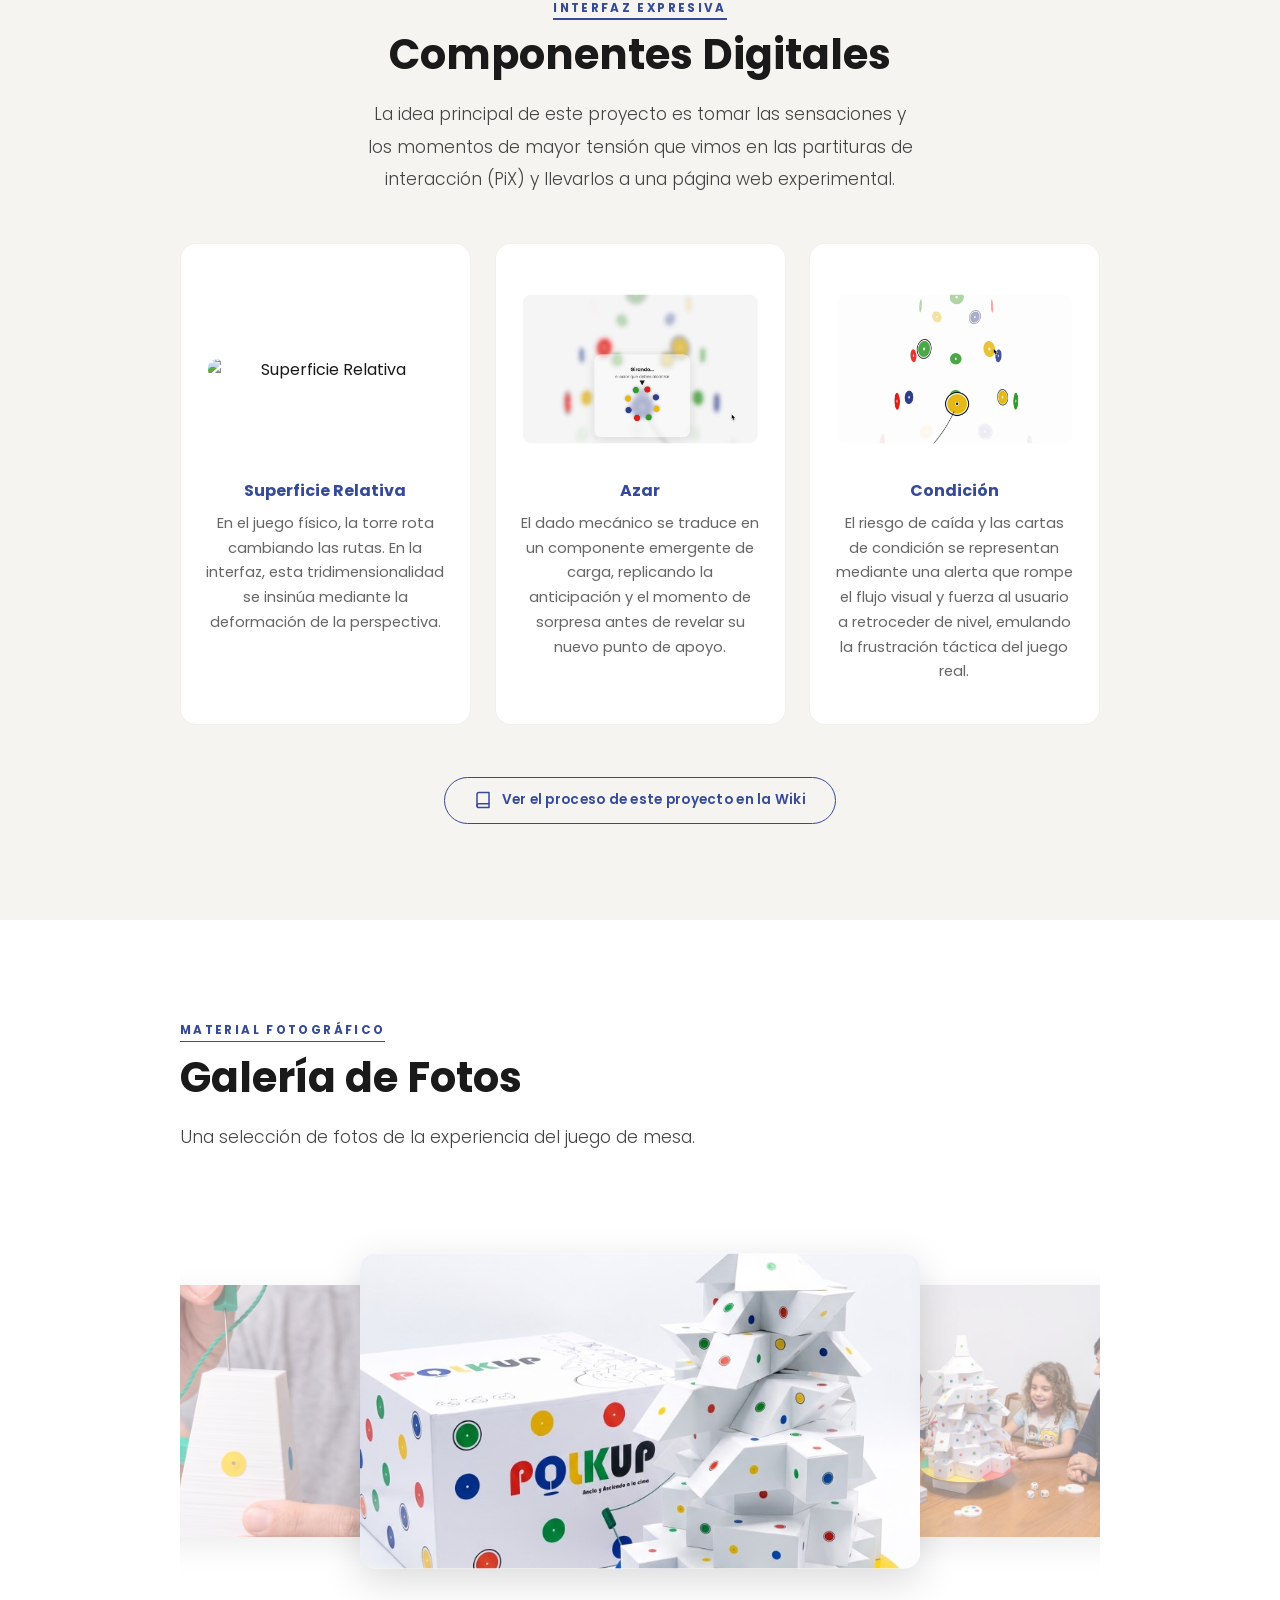
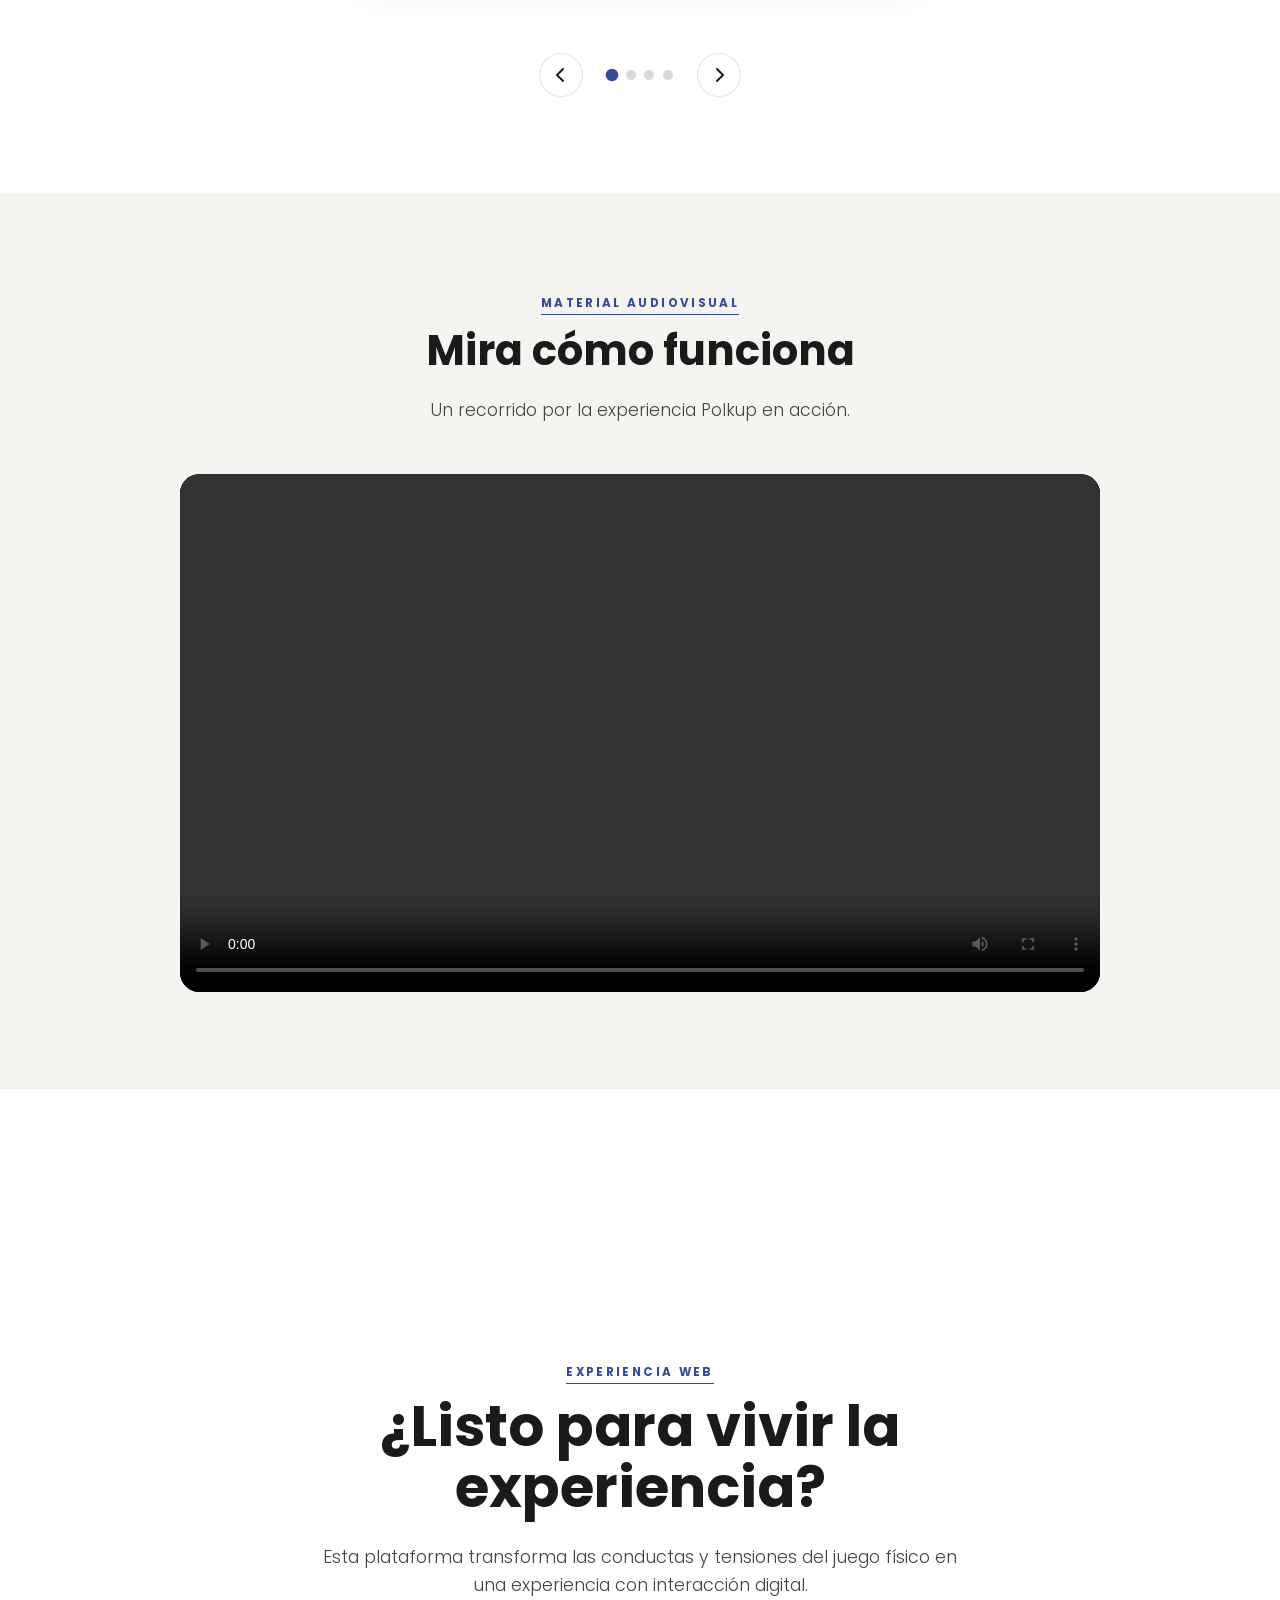
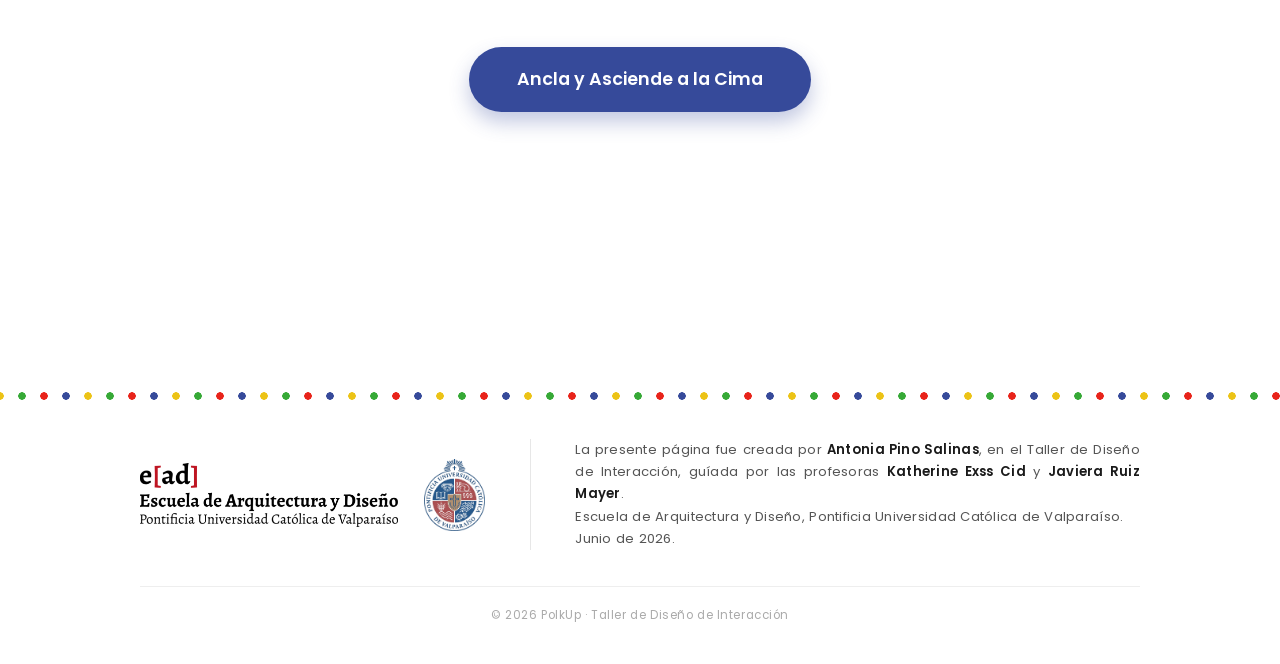
==== commit 4ed390af: "detalles finales" ====
--- a/index.html
+++ b/index.html
@@ -5,10 +5,38 @@
   <meta name="viewport" content="width=device-width, initial-scale=1.0">
   <title>Polkup — Ancla y Asciende a la cima</title>
 <link href="https://fonts.googleapis.com/css2?family=Poppins:wght@300;400;500;700;900&display=swap" rel="stylesheet">  <link rel="stylesheet" href="style.css">
+  <script>
+    /* Marca la página para NO mostrar la transición de ruleta salvo que se venga desde la experiencia */
+    (function () {
+      var fromExp = /[?&]from=/.test(location.search) || /experiencia/i.test(document.referrer);
+      if (!fromExp) document.documentElement.classList.add('no-intro');
+    })();
+  </script>
 </head>
 <body>
 
+<div id="roulette-transition" aria-hidden="true">
+  <div class="rt-ring-wrap"><div id="rt-ring" class="roulette-ring"></div></div>
+</div>
+
 <div id="scroll-progress" aria-hidden="true"></div>
+
+<nav id="site-nav" aria-label="Navegación principal">
+  <a href="#hero" class="nav-brand" aria-label="Inicio">
+    <span class="nav-dot nav-dot--red"></span>
+    <span class="nav-dot nav-dot--blue"></span>
+    <span class="nav-dot nav-dot--yellow"></span>
+    <span class="nav-dot nav-dot--green"></span>
+  </a>
+  <ul class="nav-links">
+    <li><a href="#fundamento">Fundamento</a></li>
+    <li><a href="#pix">Metodología</a></li>
+    <li><a href="#components">Interfaz Expresiva</a></li>
+    <li><a href="#gallery">Material Fotográfico</a></li>
+    <li><a href="#video-section">Material Audiovisual</a></li>
+    <li><a href="#experiencia-cta">Experiencia Web</a></li>
+  </ul>
+</nav>
 
 <section id="hero">
   <canvas id="string-canvas"></canvas>
@@ -23,7 +51,7 @@
 </section>
 
 
-<section class="content-section">
+<section id="fundamento" class="content-section">
   <div class="bg-glow bg-yellow" aria-hidden="true"></div>
   <div class="bg-glow bg-red"    aria-hidden="true"></div>
   <div class="bg-glow bg-blue"   aria-hidden="true"></div>
@@ -57,7 +85,7 @@
 
 <div id="components">
   <div class="inner">
-    <div class="section-label">Página Experimental</div>
+    <div class="section-label">Interfaz Expresiva</div>
     <h2 class="section-title">Componentes Digitales</h2>
     <p class="section-body" style="margin: 0 auto 3rem auto;">La idea principal de este proyecto es tomar las sensaciones y los momentos de mayor tensión que vimos en las partituras de interacción (PiX) y llevarlos a una página web experimental.</p>
 
@@ -91,6 +119,16 @@
         <p>El riesgo de caída y las cartas de condición se representan mediante una alerta que rompe el flujo visual y fuerza al usuario a retroceder de nivel, emulando la frustración táctica del juego real.</p>
       </div>
     </div>
+
+    <div class="wiki-cta">
+      <a href="https://wiki.ead.pucv.cl/U3_Taller_IxD_-_Antonia_Pino_Salinas#Entrega_Final" class="wiki-btn" target="_blank" rel="noopener">
+        <svg width="18" height="18" viewBox="0 0 24 24" fill="none" stroke="currentColor" stroke-width="2" stroke-linecap="round" stroke-linejoin="round" aria-hidden="true">
+          <path d="M4 19.5A2.5 2.5 0 0 1 6.5 17H20"/>
+          <path d="M6.5 2H20v20H6.5A2.5 2.5 0 0 1 4 19.5v-15A2.5 2.5 0 0 1 6.5 2z"/>
+        </svg>
+        <span>Ver el proceso de este proyecto en la Wiki</span>
+      </a>
+    </div>
   </div>
 </div>
 
@@ -102,16 +140,16 @@
     <div class="gallery-carousel" aria-label="Galería de fotos del juego">
       <div class="gallery-track">
         <div class="gallery-slide active">
-          <img src="assets/imagen 1 juego.png" alt="Foto del juego PolkUp 1">
+          <img src="assets/carrusel-1.png" alt="Foto del juego PolkUp 1">
         </div>
         <div class="gallery-slide next">
-          <img src="assets/imagen 2 juego.png" alt="Foto del juego PolkUp 2">
+          <img src="assets/carrusel-2.png" alt="Foto del juego PolkUp 2">
         </div>
         <div class="gallery-slide hidden">
-          <img src="assets/imagen 3 juego.png" alt="Foto del juego PolkUp 3">
+          <img src="assets/carrusel-3.png" alt="Foto del juego PolkUp 3">
         </div>
         <div class="gallery-slide prev">
-          <img src="assets/imagen 4 juego.png" alt="Foto del juego PolkUp 4">
+          <img src="assets/carrusel-4.png" alt="Foto del juego PolkUp 4">
         </div>
       </div>
       <div class="gallery-controls">
@@ -139,14 +177,13 @@
     <p class="section-body" style="margin: 0 auto 3rem auto;">Un recorrido por la experiencia Polkup en acción.</p>
     
     <div class="video-wrapper">
-      <iframe 
-        src="https://www.youtube.com/embed/ozF1nGwIRvQ?rel=0" 
-        title="Experiencia PolkUp" 
-        frameborder="0" 
-        allow="accelerometer; autoplay; clipboard-write; encrypted-media; gyroscope; picture-in-picture" 
-        allowfullscreen
-        style="position: absolute; top: 0; left: 0; width: 100%; height: 100%;">
-      </iframe>
+      <video 
+        controls 
+        playsinline 
+        preload="metadata"
+        style="position: absolute; top: 0; left: 0; width: 100%; height: 100%; object-fit: cover; background: #000;">
+        <source src="assets/video-juego.mp4" type="video/mp4">
+      </video>
     </div>
     
   </div>
@@ -170,9 +207,30 @@
 </div>
 
 <footer>
-  <div class="copyright">© 2026 PolkUp. Taller de Diseño de Interacción. Antonia Pino. Todos los derechos reservados.</div>
+  <div class="footer-dots" aria-hidden="true"></div>
+  <div class="footer-inner">
+    <div class="footer-col footer-col--logos">
+      <div class="footer-logos">
+        <img src="assets/logo-ead-full.png" alt="e[ad] Escuela de Arquitectura y Diseño · Pontificia Universidad Católica de Valparaíso" class="footer-logo footer-logo--ead">
+        <img src="assets/logo-pucv.png" alt="Pontificia Universidad Católica de Valparaíso" class="footer-logo footer-logo--pucv">
+      </div>
+    </div>
+
+    <div class="footer-divider" aria-hidden="true"></div>
+
+    <div class="footer-col footer-col--text">
+      <p class="footer-text">
+        La presente página fue creada por <strong>Antonia Pino Salinas</strong>, en el Taller de Diseño de Interacción, guíada por las profesoras <strong>Katherine Exss Cid</strong> y <strong>Javiera Ruiz Mayer</strong>.<br>
+        Escuela de Arquitectura y Diseño, Pontificia Universidad Católica de Valparaíso.<br>
+        Junio de 2026.
+      </p>
+    </div>
+  </div>
+
+  <div class="footer-bottom">© 2026 PolkUp · Taller de Diseño de Interacción</div>
 </footer>
 
+<script src="https://cdnjs.cloudflare.com/ajax/libs/gsap/3.12.5/gsap.min.js"></script>
 <script src="script.js"></script>
 
 </body>
--- a/style.css
+++ b/style.css
@@ -3,9 +3,80 @@
 html { scroll-behavior: smooth; }
 
 /* Cuerpo general de la página */
-body { font-family: 'Poppins', sans-serif; background: var(--light); color: var(--dark); overflow-x: hidden; }
+body { font-family: 'Poppins', sans-serif; background: var(--light); color: var(--dark); overflow-x: clip; }
 
 /* --- HERO Y CAPAS --- */
+html { scroll-behavior: smooth; scroll-padding-top: 72px; }
+
+/* === Navbar superior === */
+#site-nav {
+  position: sticky;
+  top: 0;
+  left: 0;
+  width: 100%;
+  z-index: 90;
+  display: flex;
+  align-items: center;
+  justify-content: space-between;
+  gap: 1.2rem;
+  padding: 0.85rem 2rem;
+  background: rgba(255, 255, 255, 0.9);
+  backdrop-filter: blur(10px);
+  -webkit-backdrop-filter: blur(10px);
+  border-bottom: 1px solid rgba(0, 0, 0, 0.06);
+}
+.nav-brand { display: inline-flex; align-items: center; gap: 5px; flex-shrink: 0; }
+.nav-dot { width: 11px; height: 11px; border-radius: 50%; transition: transform 0.2s ease; }
+.nav-dot--red { background: var(--red); }
+.nav-dot--blue { background: var(--blue); }
+.nav-dot--yellow { background: var(--yellow); }
+.nav-dot--green { background: var(--green); }
+.nav-brand:hover .nav-dot { transform: scale(1.2); }
+
+.nav-links {
+  list-style: none;
+  display: flex;
+  align-items: center;
+  flex-wrap: wrap;
+  justify-content: flex-end;
+  gap: 0.6rem 1.3rem;
+  margin: 0;
+  padding: 0;
+}
+.nav-links li { position: relative; }
+.nav-links li + li::before {
+  content: "";
+  position: absolute;
+  left: -0.65rem;
+  top: 50%;
+  transform: translateY(-50%);
+  width: 1px;
+  height: 12px;
+  background: rgba(0, 0, 0, 0.18);
+}
+.nav-links a {
+  font-family: 'Poppins', sans-serif;
+  font-size: 0.7rem;
+  font-weight: 700;
+  letter-spacing: 0.16em;
+  text-transform: uppercase;
+  color: var(--dark);
+  text-decoration: none;
+  transition: color 0.2s ease;
+}
+.nav-links a:hover { color: var(--blue); }
+
+@media (max-width: 900px) {
+  .nav-links { gap: 0.5rem 1rem; }
+  .nav-links a { font-size: 0.62rem; letter-spacing: 0.1em; }
+  .nav-links li + li::before { left: -0.5rem; }
+}
+@media (max-width: 760px) {
+  #site-nav { padding: 0.65rem 1rem; gap: 0.8rem; }
+  .nav-links { gap: 0.4rem 0.8rem; }
+  .nav-links a { font-size: 0.56rem; letter-spacing: 0.06em; }
+}
+
 #hero { position: relative; height: 100vh; min-height: 640px; display: flex; flex-direction: column; align-items: center; justify-content: center; overflow: hidden; background: #fff; }
 #string-canvas { position: absolute; inset: 0; pointer-events: none; z-index: 10; }
 #nodes-layer { position: absolute; inset: 0; z-index: 5; pointer-events: none; }
@@ -39,7 +110,7 @@
   transform: translateY(-4px) scale(1.04);
   box-shadow: 0 16px 40px rgba(54, 74, 154, 0.5);
 }
-.hint { pointer-events: none; margin-top: 0.75rem; font-size: 0.72rem; color: #999; letter-spacing: 0.05em; }
+.hint { pointer-events: none; position: absolute; top: calc(100% + clamp(9rem, 22vw, 13rem)); left: 0; right: 0; text-align: center; font-size: 0.72rem; color: #999; letter-spacing: 0.05em; }
 
 /* --- ESTILOS DE LOS NODOS (CÍRCULOS) --- */
 .node { position: absolute; border-radius: 50%; cursor: pointer; pointer-events: all; display: flex; align-items: center; justify-content: center; will-change: transform; z-index: 3; transition: filter 0.3s ease, transform 0.2s; }
@@ -445,8 +516,8 @@
 
 /* === FOOTER === */
 footer {
-  padding: 2rem;
-  background-color: #111; 
+  padding: 3.2rem 2rem 2.5rem;
+  background-color: #fff; 
   text-align: center;
   position: relative;
   z-index: 10;
@@ -457,6 +528,154 @@
   font-size: 0.75rem;
   color: #666;
   letter-spacing: 0.05em;
+}
+
+/* === Footer: línea de circulitos de colores que lo separa === */
+.footer-dots {
+  position: absolute;
+  top: 0;
+  left: 0;
+  width: 100%;
+  height: 16px;
+  background-image:
+    radial-gradient(circle at center, var(--red)    3.5px, transparent 4px),
+    radial-gradient(circle at center, var(--blue)   3.5px, transparent 4px),
+    radial-gradient(circle at center, var(--yellow) 3.5px, transparent 4px),
+    radial-gradient(circle at center, var(--green)  3.5px, transparent 4px);
+  background-size: 88px 16px;
+  background-position: 0 center, 22px center, 44px center, 66px center;
+  background-repeat: repeat-x;
+}
+
+/* === Transición de ruleta al volver al landing === */
+#roulette-transition {
+  position: fixed;
+  inset: 0;
+  z-index: 9999;
+  display: flex;
+  align-items: center;
+  justify-content: center;
+  background: #fff;
+  overflow: hidden;
+}
+.no-intro #roulette-transition { display: none; }
+
+.rt-ring-wrap {
+  position: relative;
+  width: 140px;
+  height: 140px;
+  will-change: transform;
+}
+.roulette-ring { width: 100%; height: 100%; position: relative; }
+.roulette-dot {
+  position: absolute;
+  border-radius: 50%;
+  box-shadow: 0 2px 8px rgba(0, 0, 0, 0.22);
+}
+.roulette-dot-red    { background: var(--red); }
+.roulette-dot-blue   { background: var(--blue); }
+.roulette-dot-yellow { background: var(--yellow); }
+.roulette-dot-green  { background: var(--green); }
+
+/* === Footer: columnas (logos | créditos) === */
+.footer-inner {
+  max-width: 1000px;
+  margin: 0 auto;
+  display: flex;
+  align-items: stretch;
+  justify-content: center;
+  gap: 2.8rem;
+  text-align: left;
+}
+
+.footer-col { display: flex; flex-direction: column; justify-content: center; }
+.footer-col--logos { flex: 0 0 auto; }
+.footer-col--text  { flex: 1; min-width: 280px; }
+
+.footer-heading {
+  display: block;
+  font-family: 'Poppins', sans-serif;
+  font-size: 0.7rem;
+  font-weight: 700;
+  text-transform: uppercase;
+  letter-spacing: 0.18em;
+  color: var(--blue);
+  margin-bottom: 1rem;
+}
+
+.footer-divider {
+  width: 1px;
+  align-self: stretch;
+  background: #e7e7e7;
+  flex-shrink: 0;
+}
+
+.footer-logos {
+  display: flex;
+  align-items: center;
+  gap: 1.6rem;
+}
+
+.footer-logo { display: block; width: auto; }
+.footer-logo--ead  { height: 64px; }
+.footer-logo--pucv { height: 72px; }
+
+.footer-text {
+  margin: 0;
+  text-align: justify;
+  font-family: 'Poppins', sans-serif;
+  font-size: 0.82rem;
+  line-height: 1.7;
+  color: #555;
+  letter-spacing: 0.02em;
+}
+.footer-text strong { color: var(--dark); font-weight: 600; }
+
+.wiki-cta {
+  margin-top: 3.2rem;
+  text-align: center;
+}
+.wiki-btn {
+  display: inline-flex;
+  align-items: center;
+  gap: 0.6rem;
+  padding: 0.8rem 1.8rem;
+  border: 1.5px solid var(--blue);
+  border-radius: 999px;
+  color: var(--blue);
+  background: transparent;
+  font-family: 'Poppins', sans-serif;
+  font-size: 0.85rem;
+  font-weight: 600;
+  text-decoration: none;
+  letter-spacing: 0.02em;
+  transition: background 0.2s ease, color 0.2s ease, transform 0.15s ease, box-shadow 0.2s ease;
+}
+.wiki-btn svg { flex-shrink: 0; }
+.wiki-btn:hover {
+  background: var(--blue);
+  color: #fff;
+  transform: translateY(-2px);
+  box-shadow: 0 10px 26px rgba(54, 74, 154, 0.32);
+}
+
+.footer-bottom {
+  max-width: 1000px;
+  margin: 2.2rem auto 0;
+  padding-top: 1.3rem;
+  border-top: 1px solid #eee;
+  font-family: 'Poppins', sans-serif;
+  font-size: 0.72rem;
+  color: #aaa;
+  letter-spacing: 0.05em;
+  text-align: center;
+}
+
+@media (max-width: 760px) {
+  .footer-inner { flex-direction: column; align-items: center; text-align: center; gap: 2rem; }
+  .footer-divider { width: 60%; height: 1px; align-self: center; }
+  .footer-col { align-items: center; }
+  .footer-text { text-align: center; }
 }
 
 /* === Responsive (Video Experiencia) === */
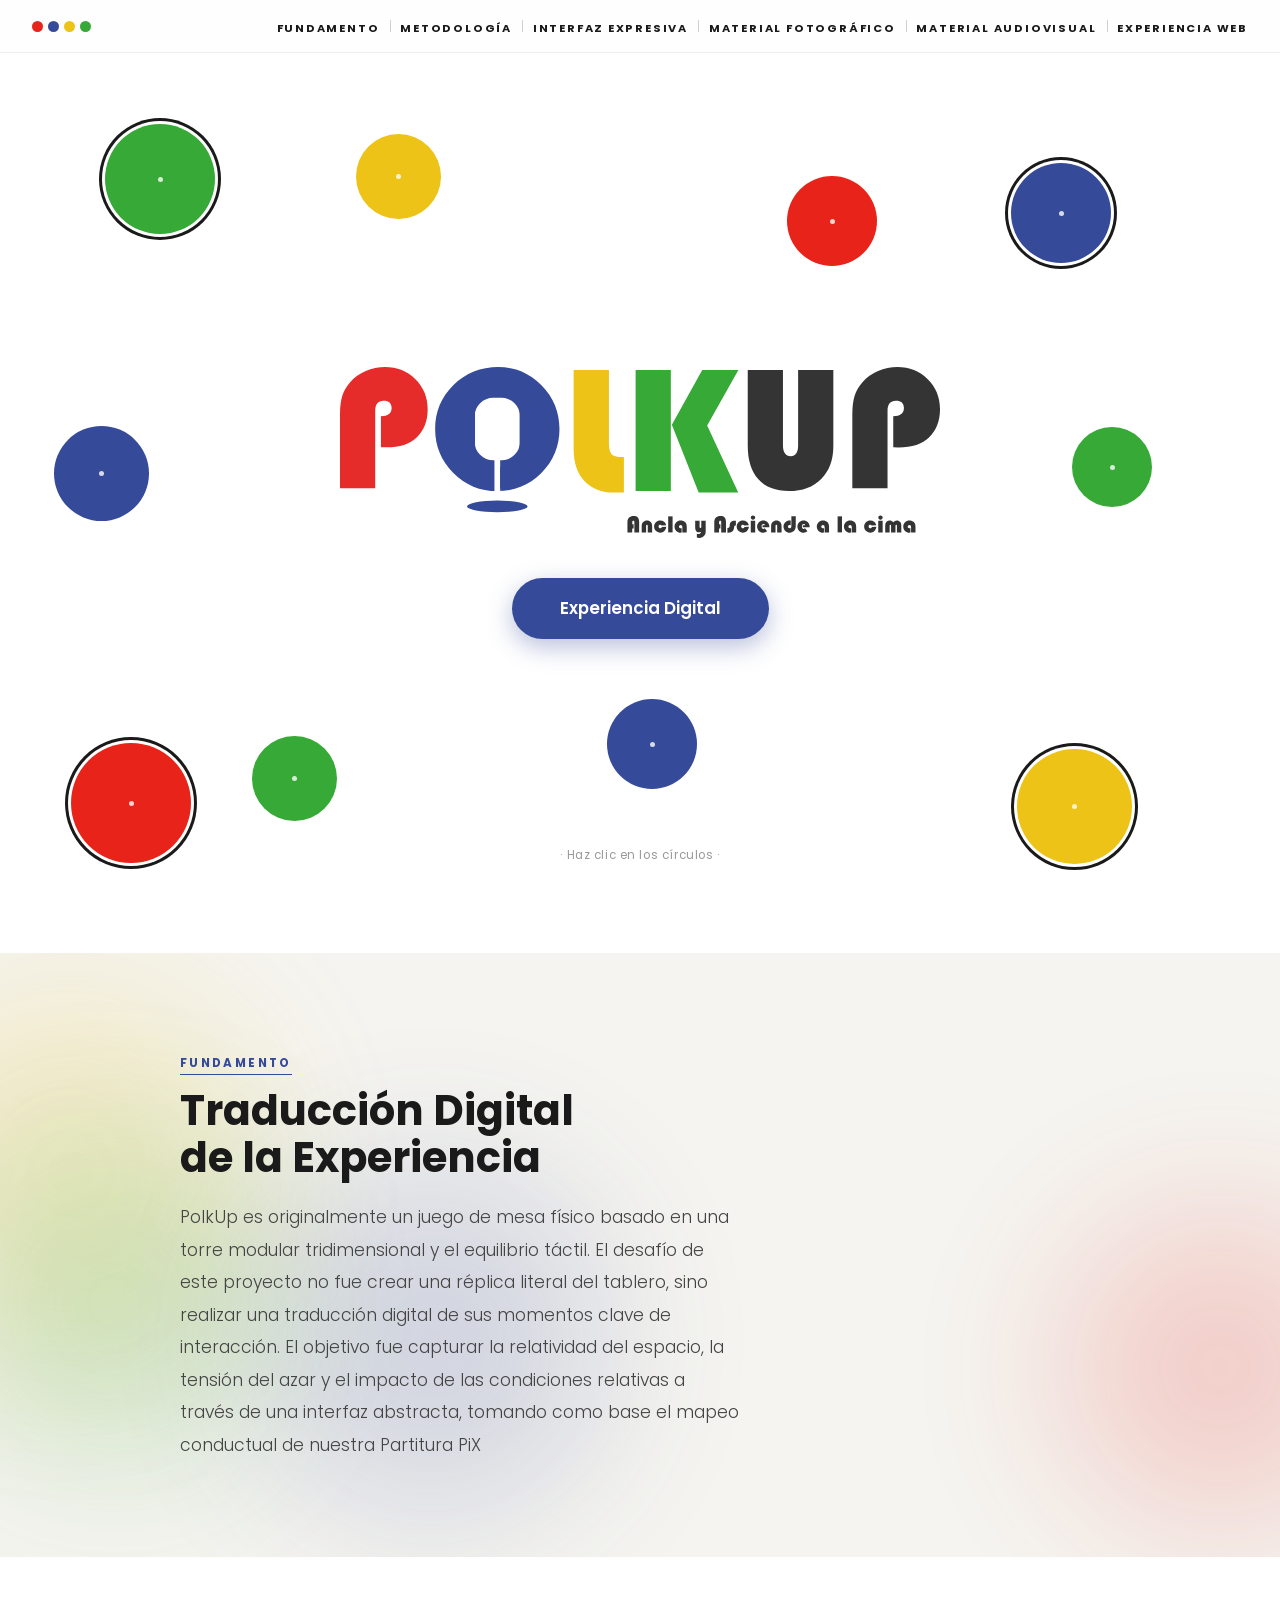
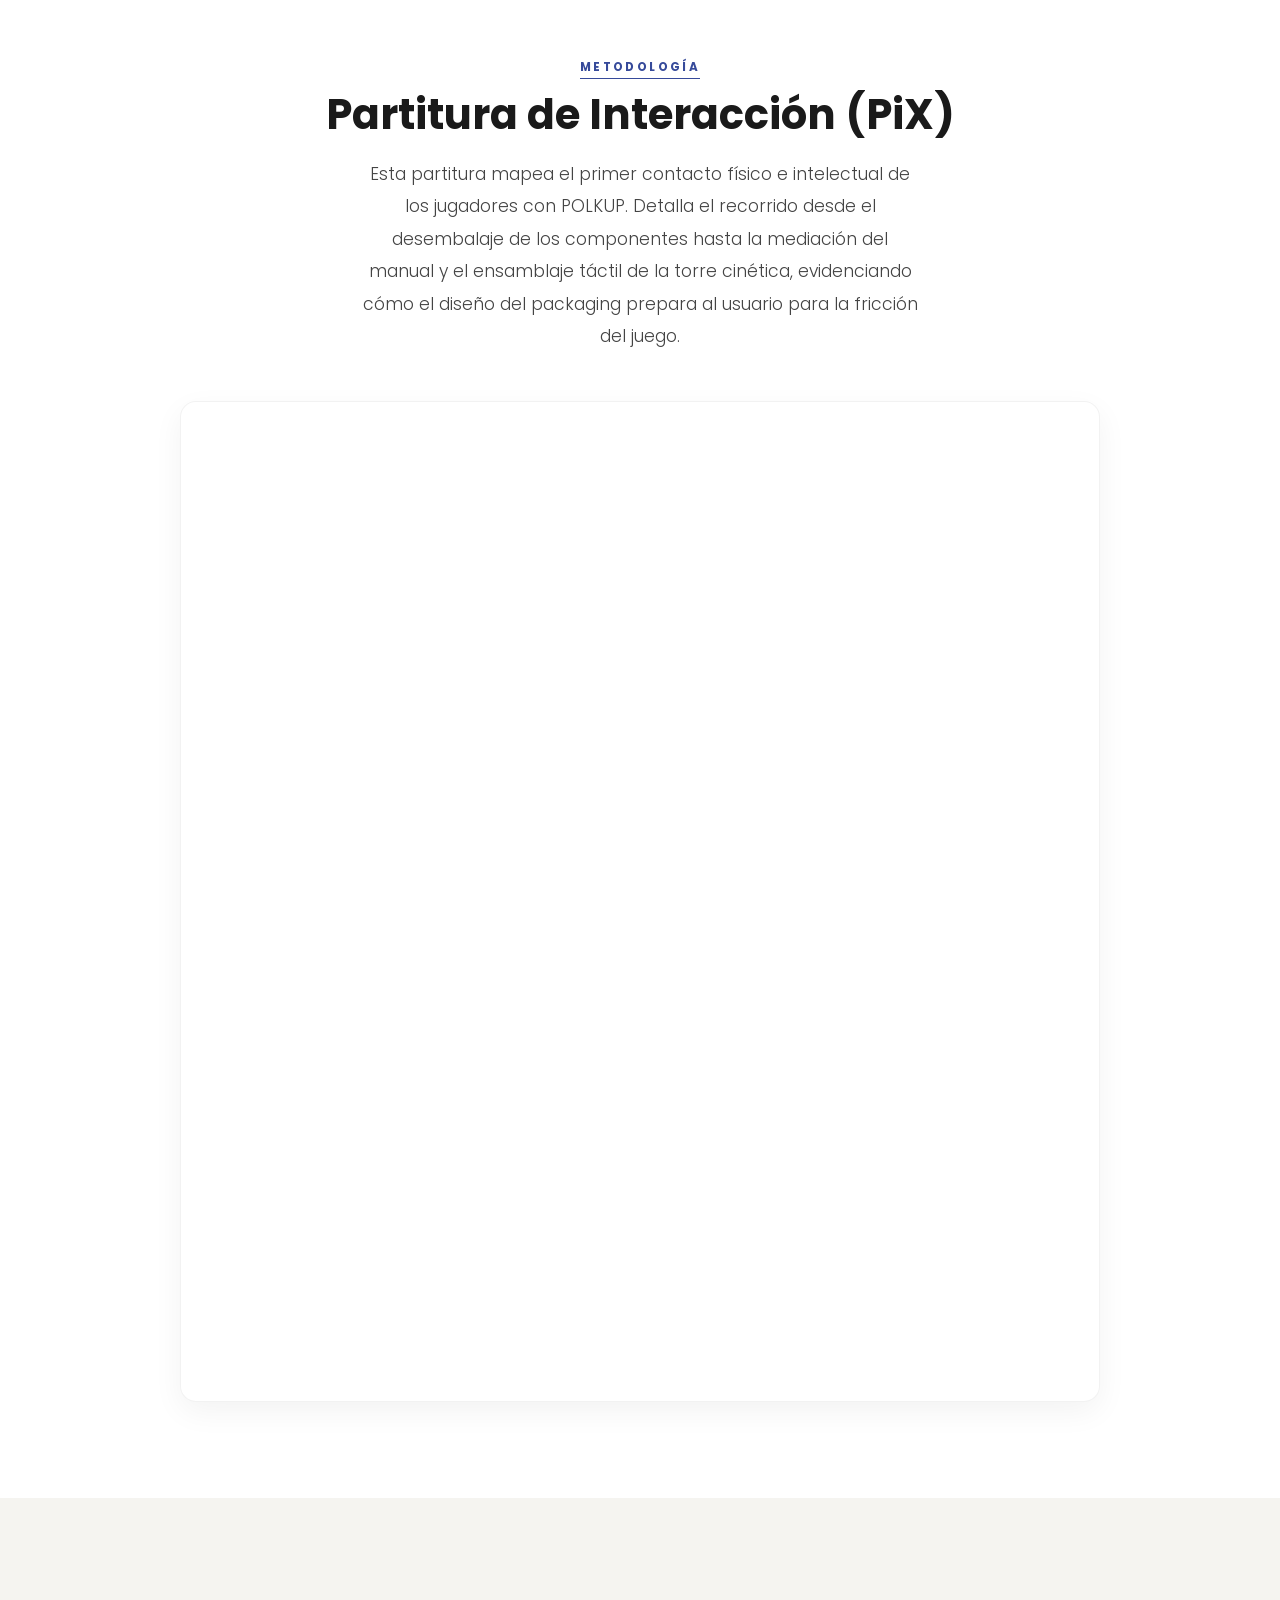
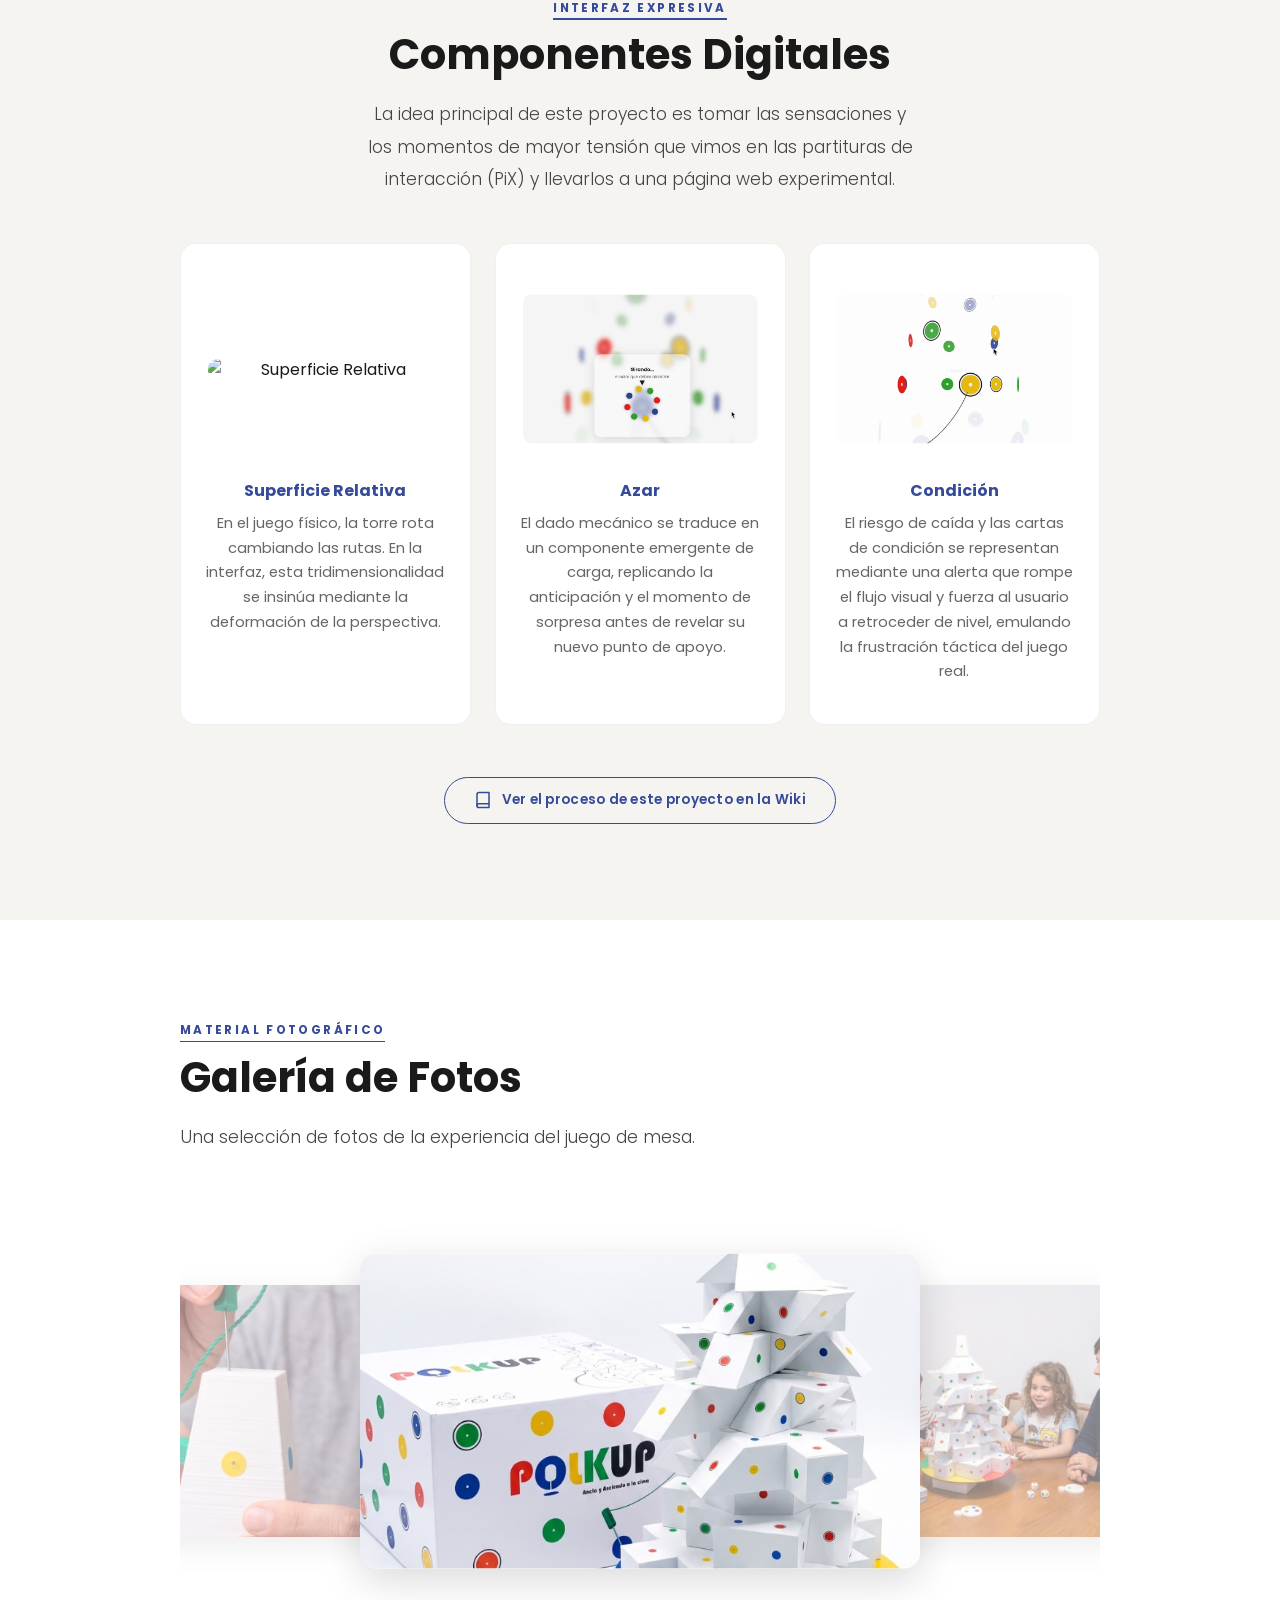
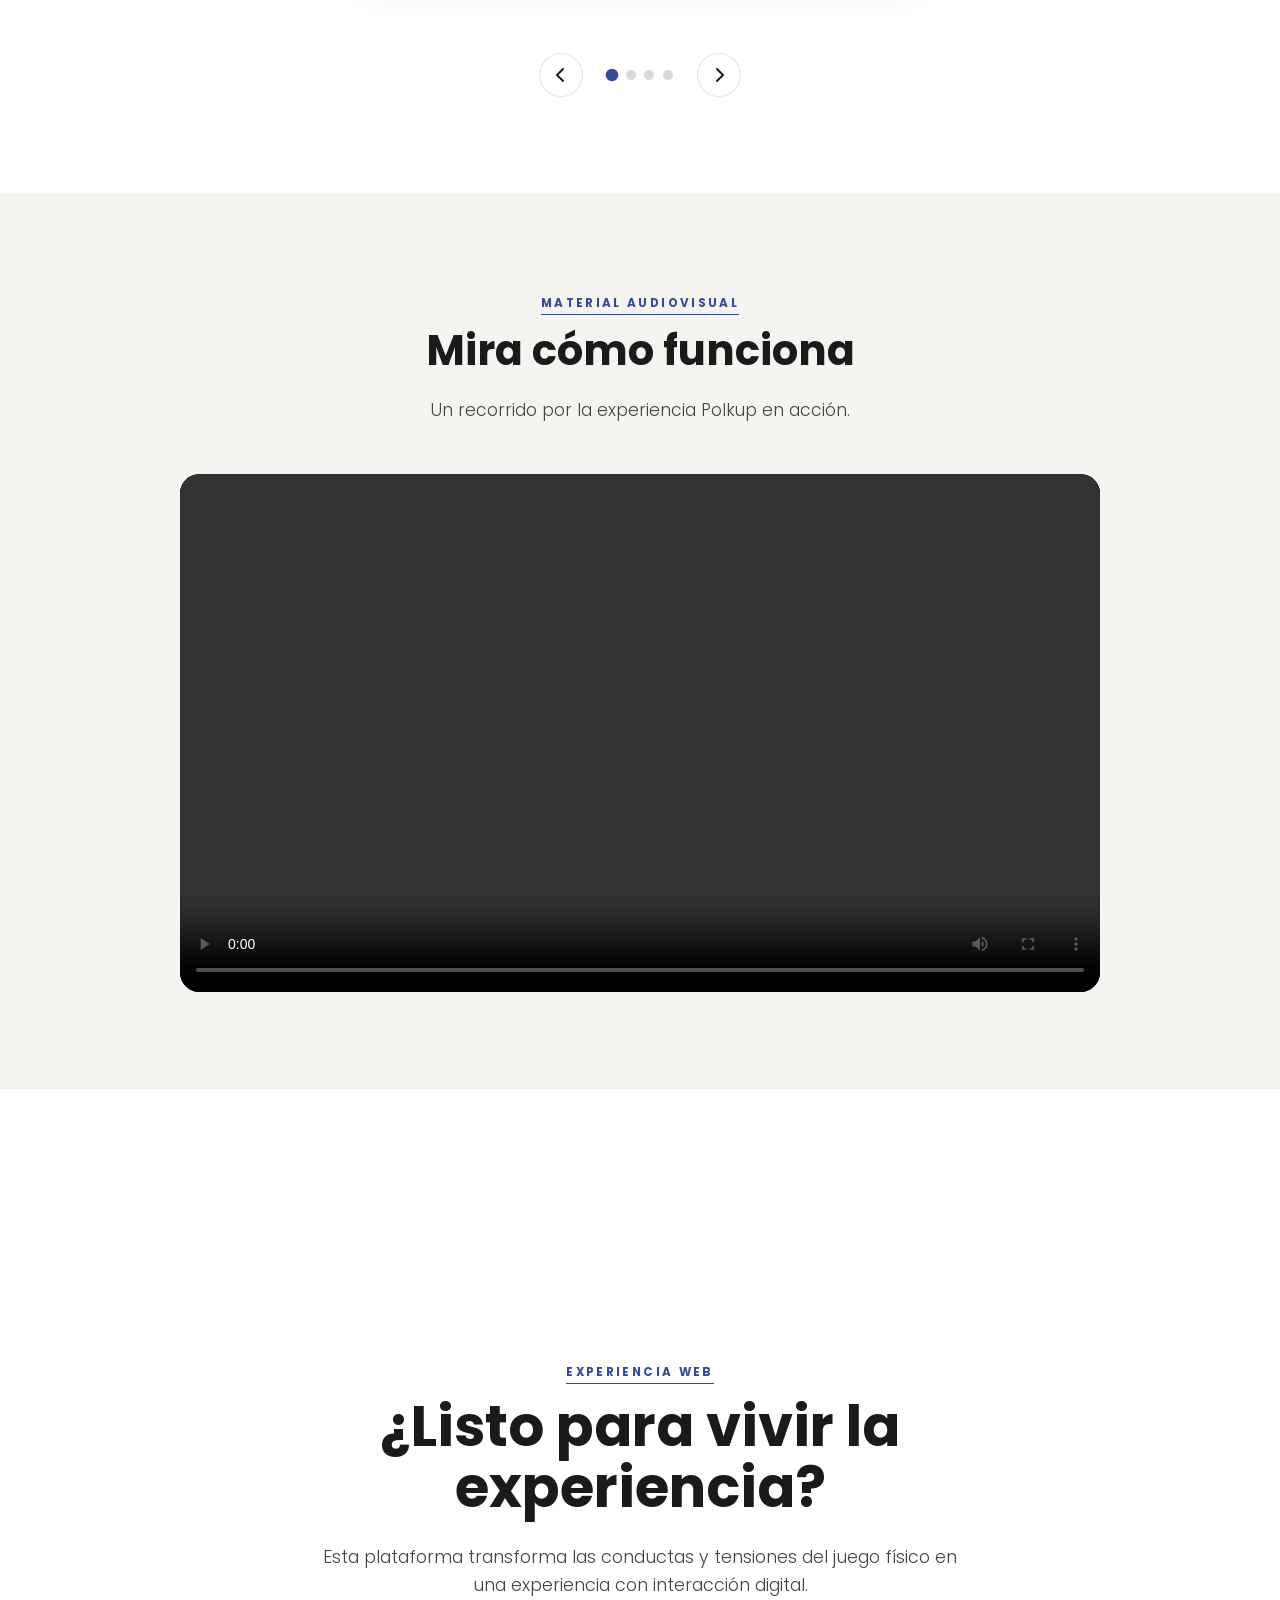
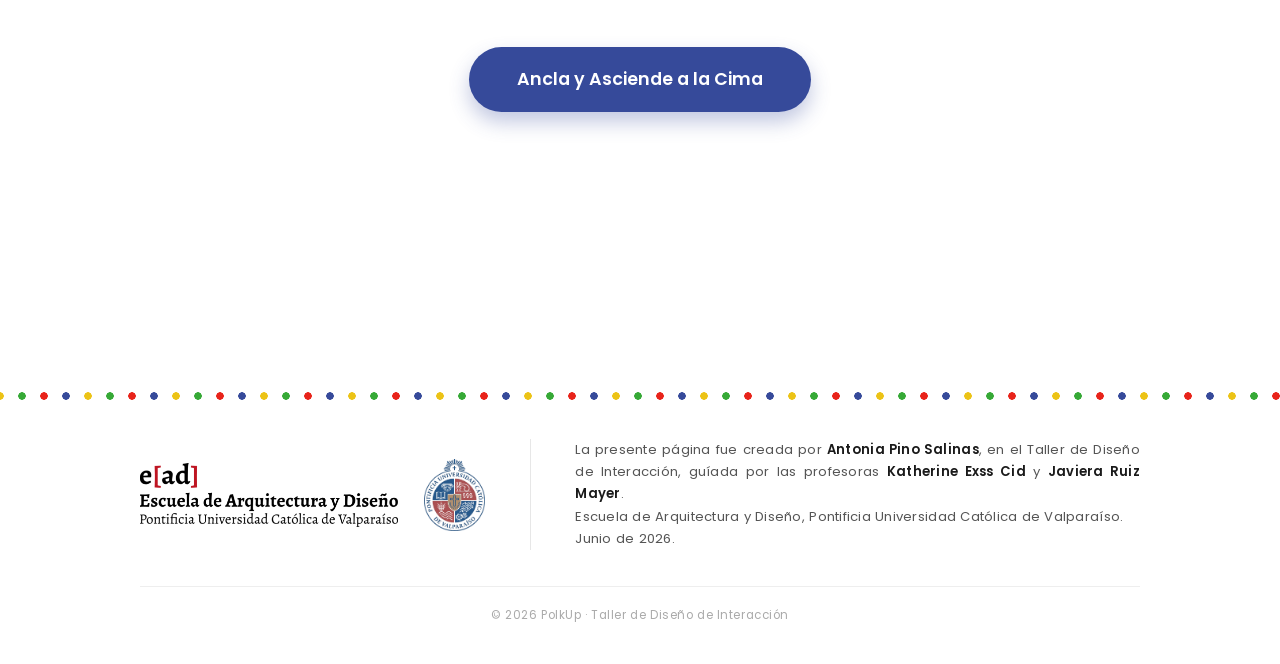
==== commit 333bce5e: "safari chrome" ====
--- a/index.html
+++ b/index.html
@@ -4,7 +4,8 @@
   <meta charset="UTF-8">
   <meta name="viewport" content="width=device-width, initial-scale=1.0">
   <title>Polkup — Ancla y Asciende a la cima</title>
-<link href="https://fonts.googleapis.com/css2?family=Poppins:wght@300;400;500;700;900&display=swap" rel="stylesheet">  <link rel="stylesheet" href="style.css">
+<link href="https://fonts.googleapis.com/css2?family=Poppins:wght@300;400;500;700;900&display=swap" rel="stylesheet">
+  <link rel="stylesheet" href="style.css?v=20260630">
   <script>
     /* Marca la página para NO mostrar la transición de ruleta salvo que se venga desde la experiencia */
     (function () {
@@ -231,7 +232,7 @@
 </footer>
 
 <script src="https://cdnjs.cloudflare.com/ajax/libs/gsap/3.12.5/gsap.min.js"></script>
-<script src="script.js"></script>
+<script src="script.js?v=20260630"></script>
 
 </body>
 </html>
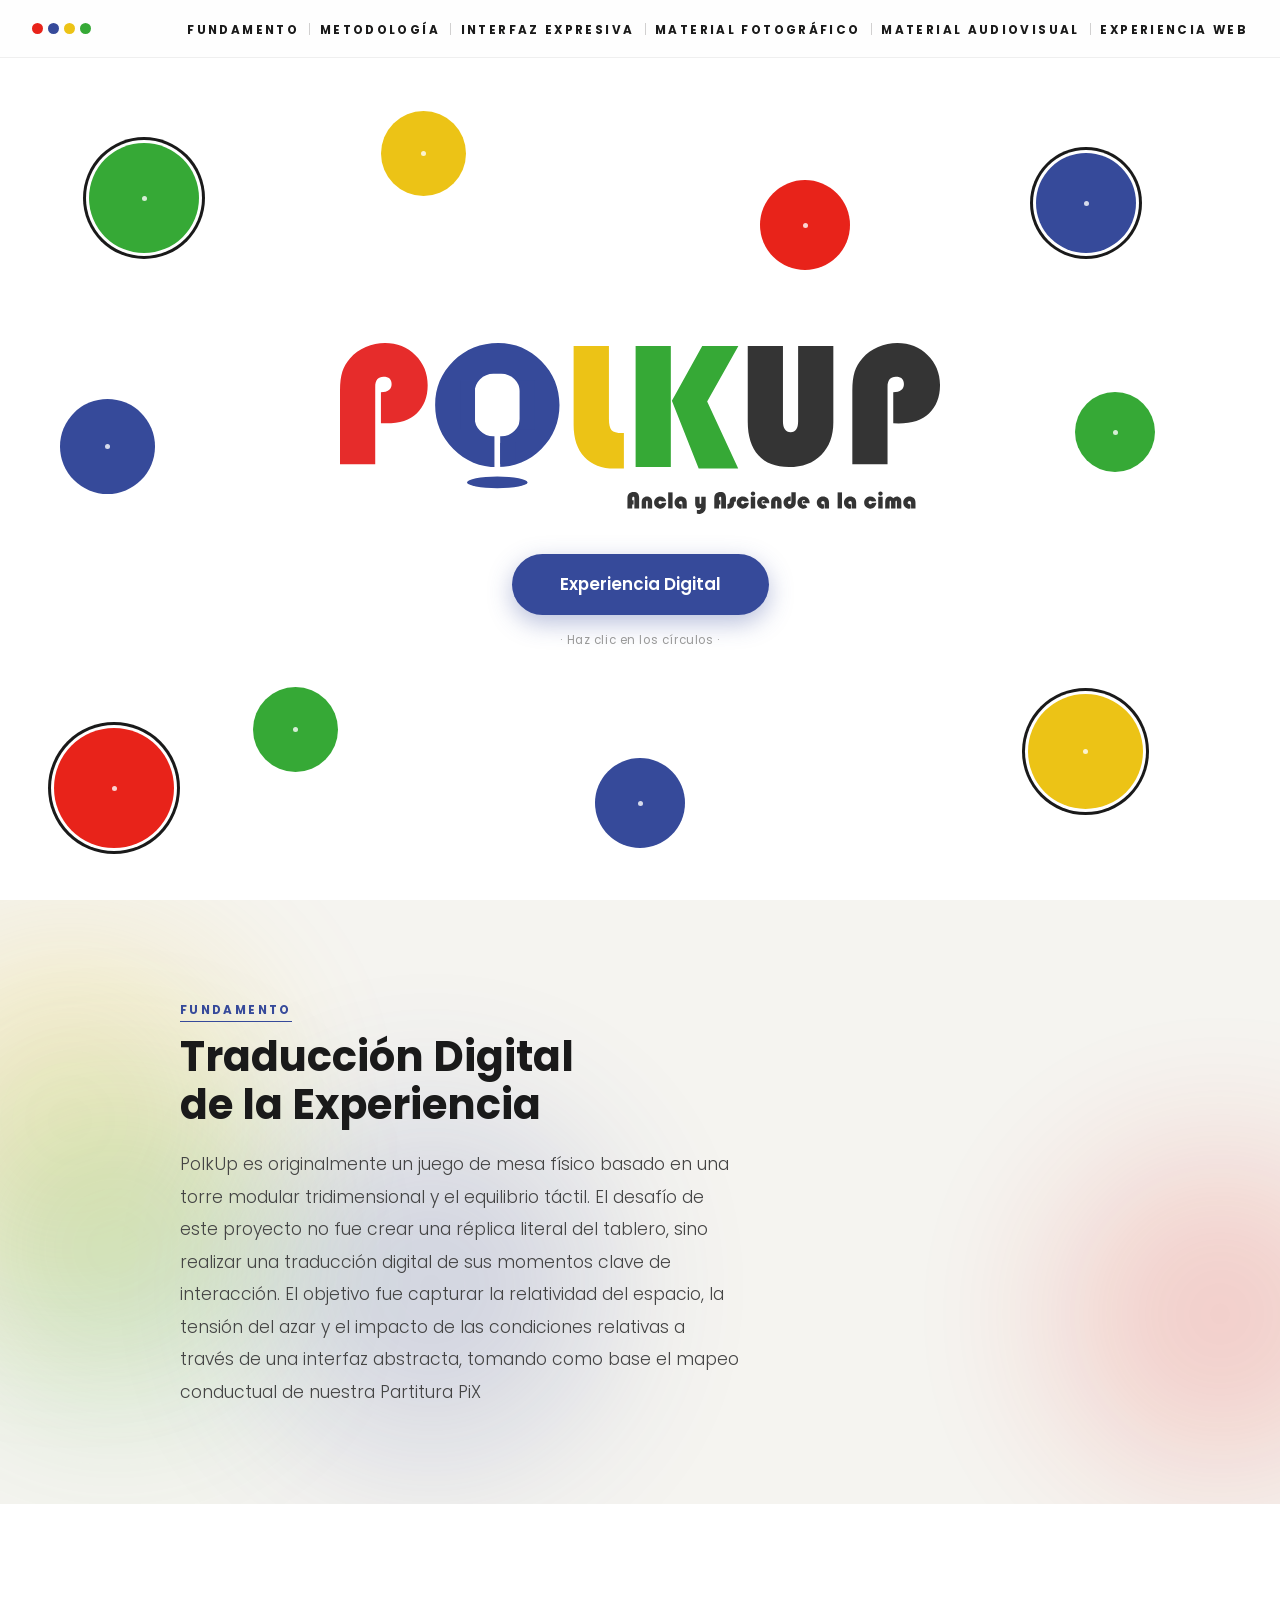
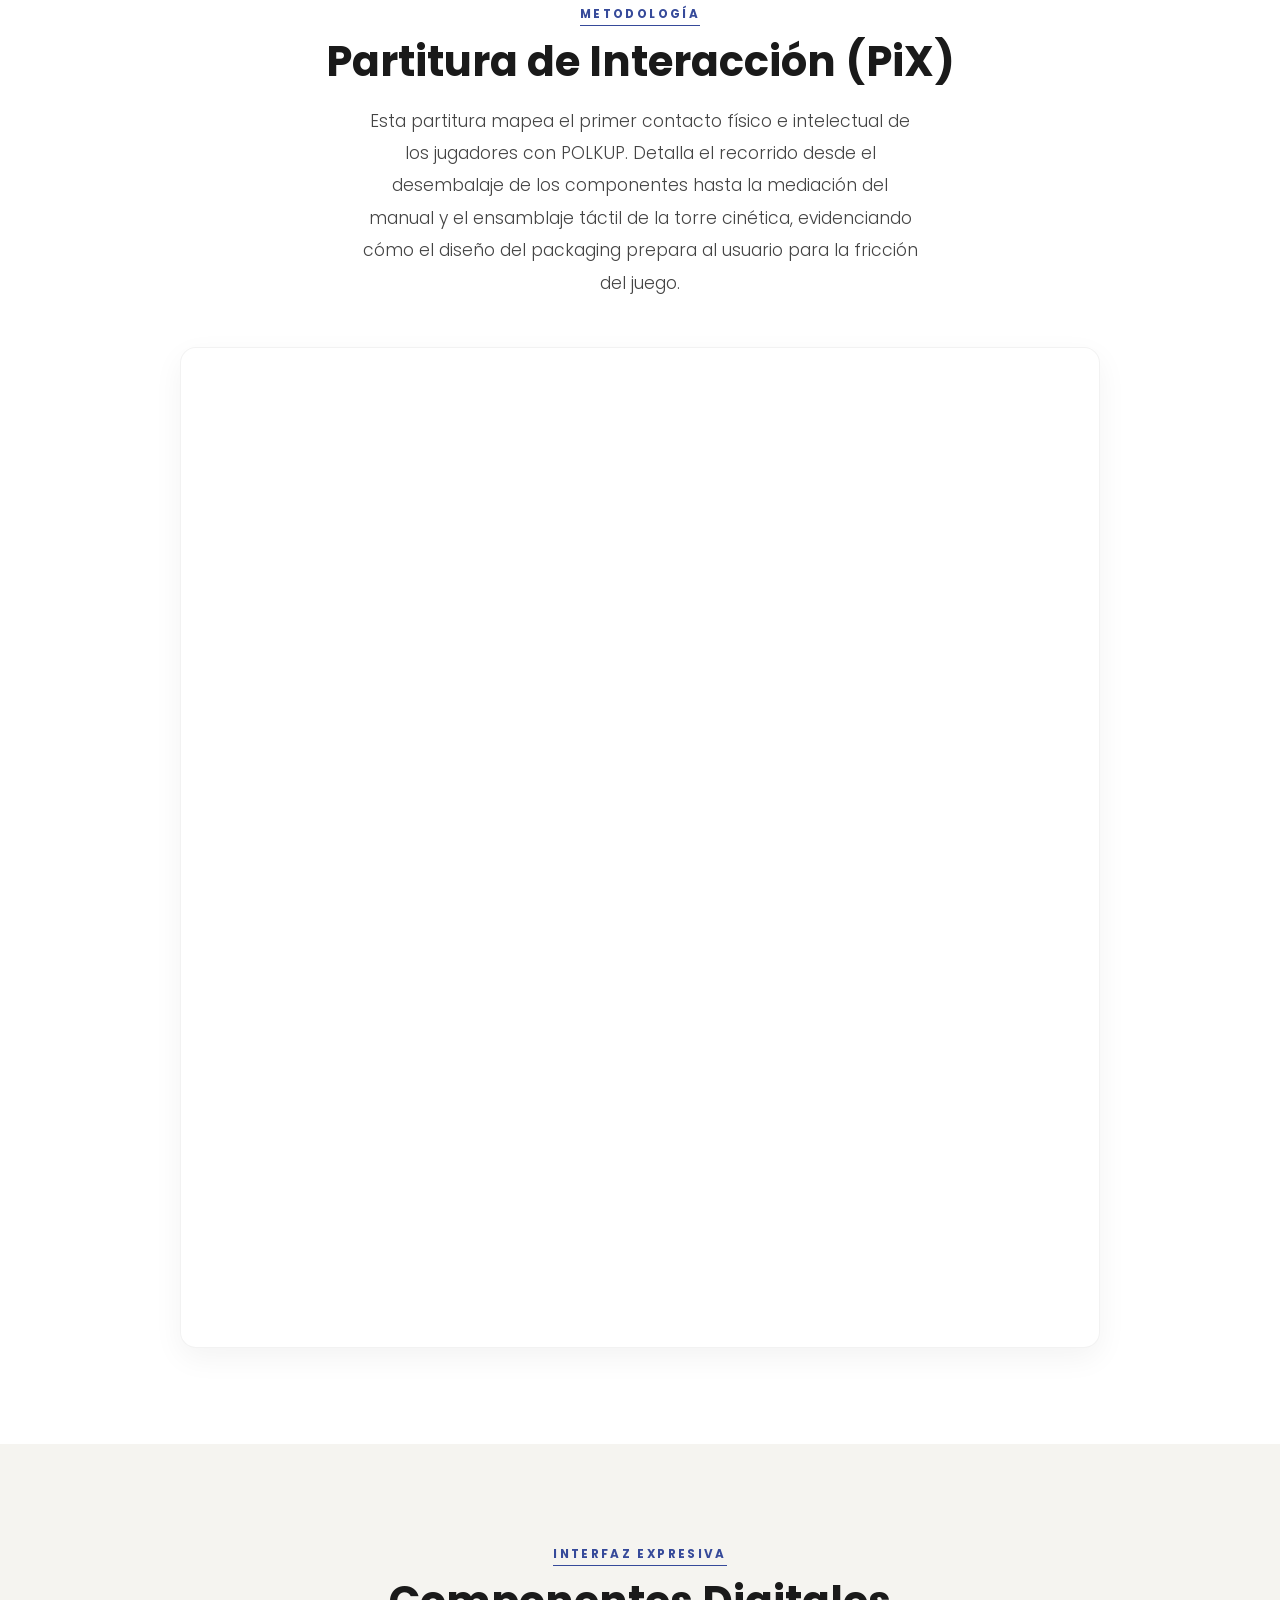
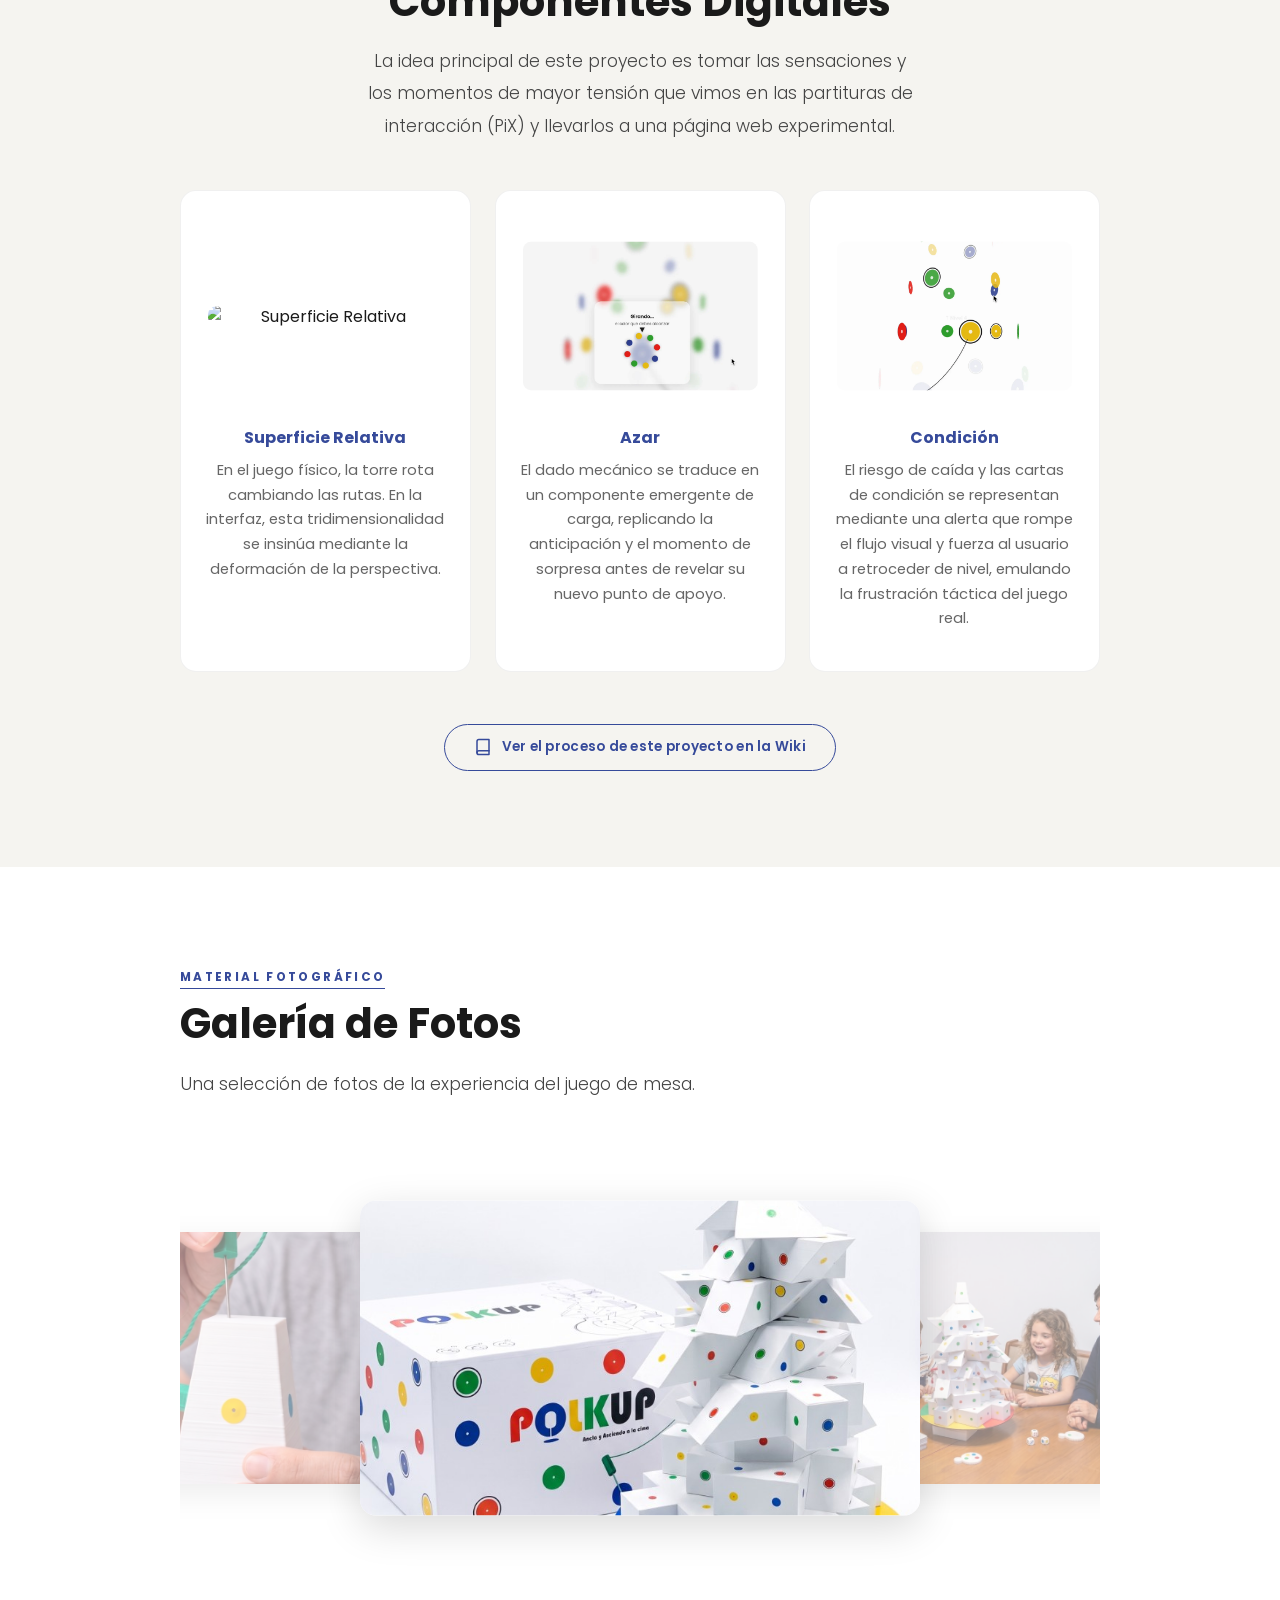
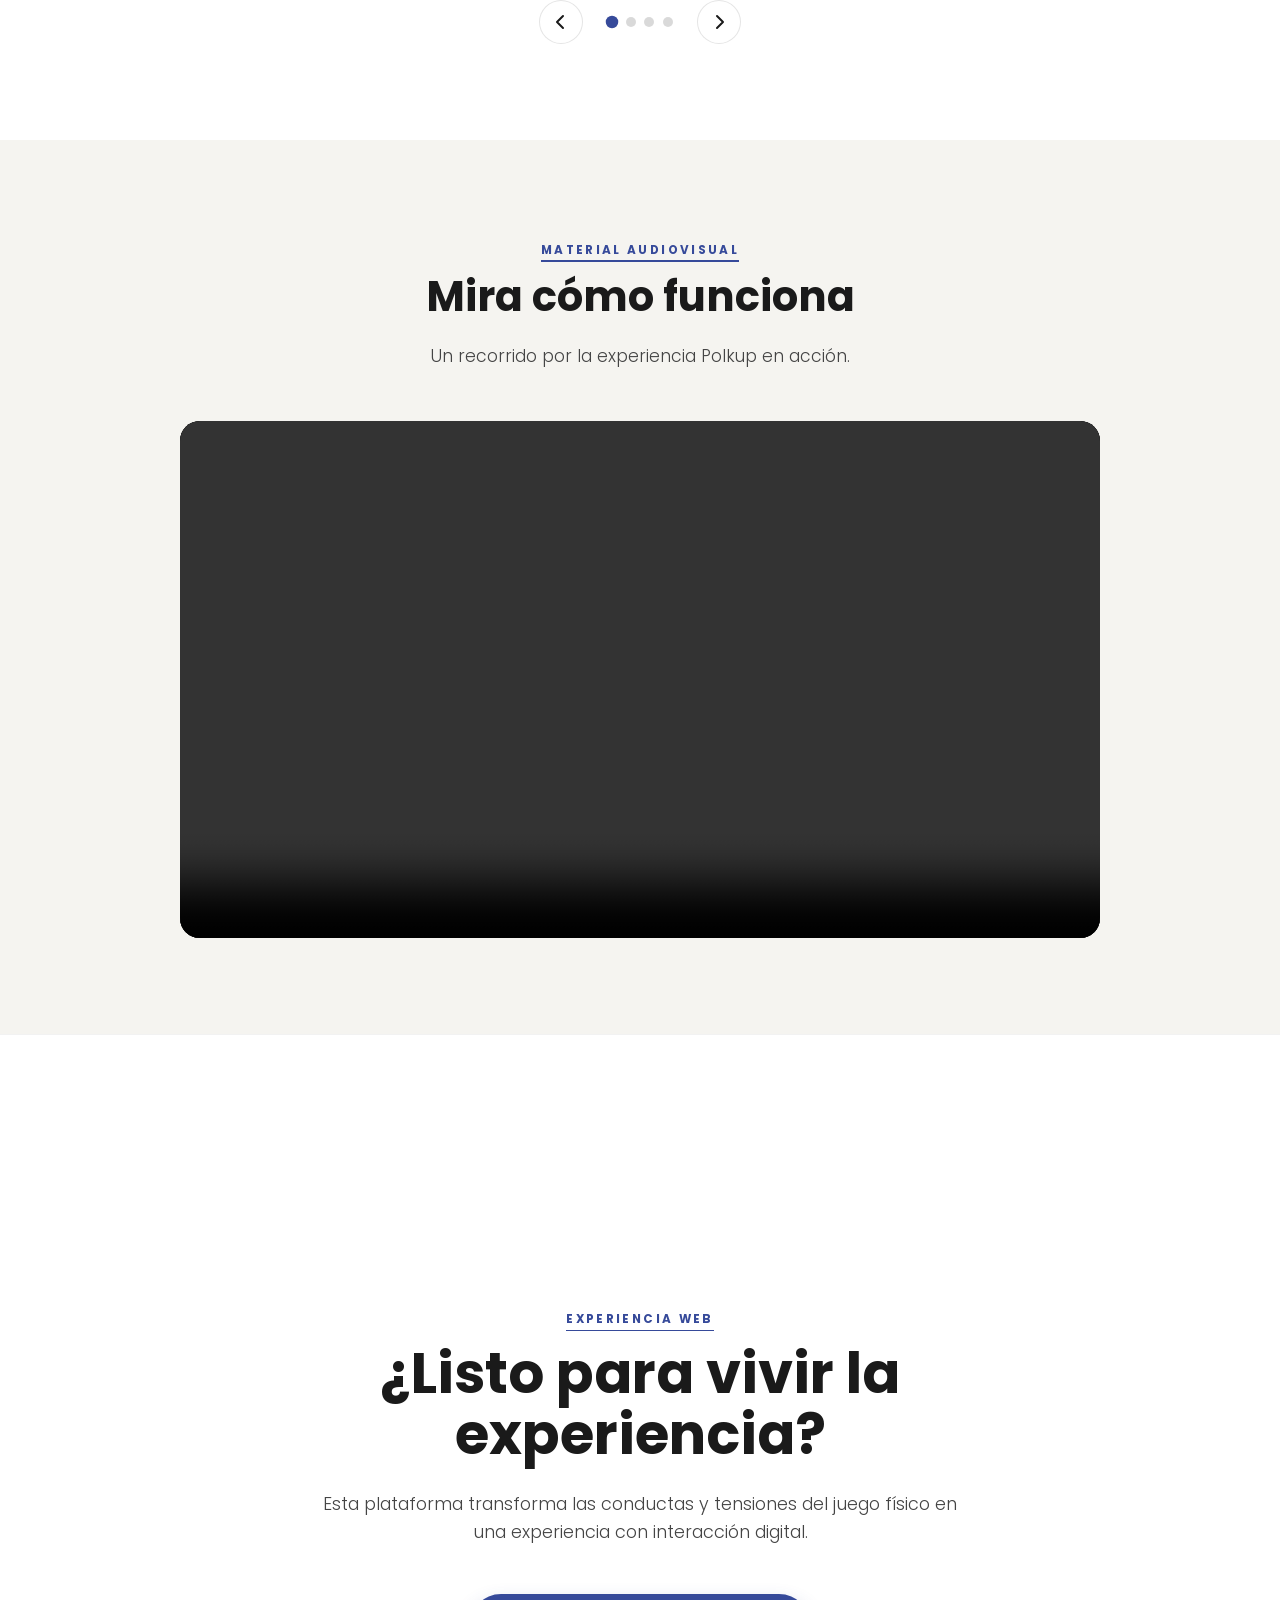
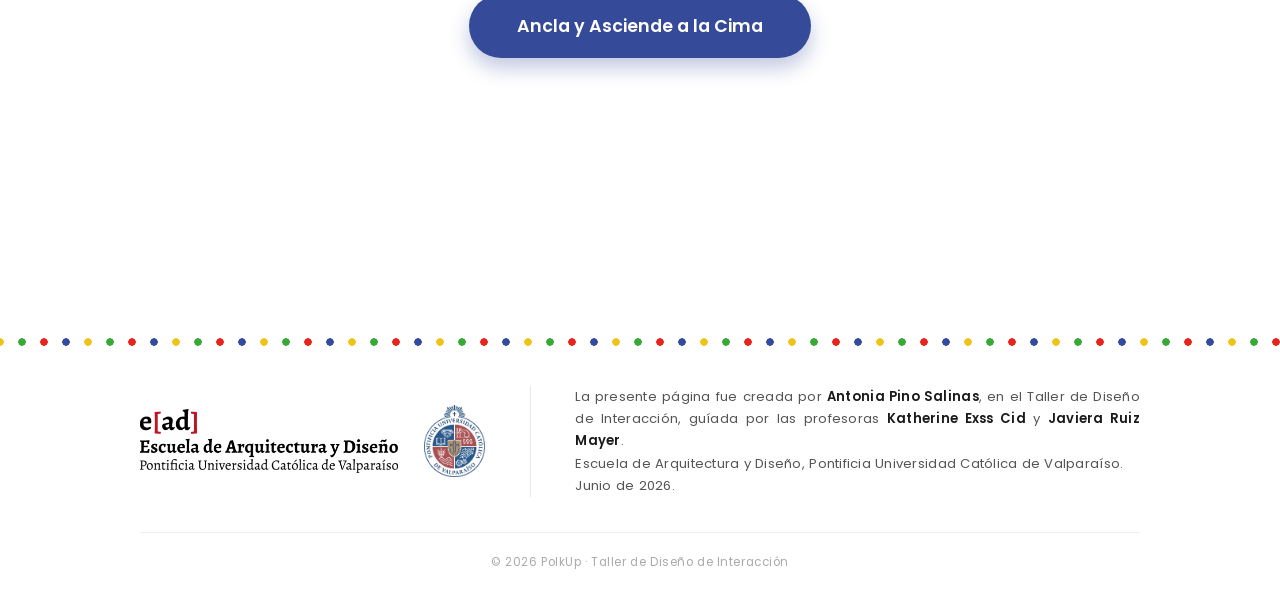
==== commit de272681: "final" ====
--- a/index.html
+++ b/index.html
@@ -3,9 +3,22 @@
 <head>
   <meta charset="UTF-8">
   <meta name="viewport" content="width=device-width, initial-scale=1.0">
+  <meta http-equiv="Cache-Control" content="no-cache, no-store, must-revalidate">
+  <meta http-equiv="Pragma" content="no-cache">
+  <meta http-equiv="Expires" content="0">
+  <script>
+    (function () {
+      var V = '20260703';
+      if (new URLSearchParams(location.search).get('v') !== V) {
+        var u = new URL(location.href);
+        u.searchParams.set('v', V);
+        location.replace(u.toString());
+      }
+    })();
+  </script>
   <title>Polkup — Ancla y Asciende a la cima</title>
 <link href="https://fonts.googleapis.com/css2?family=Poppins:wght@300;400;500;700;900&display=swap" rel="stylesheet">
-  <link rel="stylesheet" href="style.css?v=20260630">
+  <link rel="stylesheet" href="style.css?v=20260703">
   <script>
     /* Marca la página para NO mostrar la transición de ruleta salvo que se venga desde la experiencia */
     (function () {
@@ -232,7 +245,7 @@
 </footer>
 
 <script src="https://cdnjs.cloudflare.com/ajax/libs/gsap/3.12.5/gsap.min.js"></script>
-<script src="script.js?v=20260630"></script>
+<script src="script.js?v=20260703"></script>
 
 </body>
 </html>
--- a/style.css
+++ b/style.css
@@ -1,16 +1,15 @@
 *, *::before, *::after { box-sizing: border-box; margin: 0; padding: 0; }
-:root { --red: #E8231A; --blue: #364a9a; --yellow: #ecc316; --green: #36a936; --dark: #1a1a1a; --light: #f5f4f0; }
-html { scroll-behavior: smooth; }
+:root { --red: #E8231A; --blue: #364a9a; --yellow: #ecc316; --green: #36a936; --dark: #1a1a1a; --light: #f5f4f0; --nav-h: 58px; }
+html { scroll-behavior: smooth; scroll-padding-top: var(--nav-h); }
 
 /* Cuerpo general de la página */
-body { font-family: 'Poppins', sans-serif; background: var(--light); color: var(--dark); overflow-x: clip; }
+body { font-family: 'Poppins', sans-serif; background: var(--light); color: var(--dark); overflow-x: hidden; padding-top: var(--nav-h); }
 
 /* --- HERO Y CAPAS --- */
-html { scroll-behavior: smooth; scroll-padding-top: 72px; }
 
 /* === Navbar superior === */
 #site-nav {
-  position: sticky;
+  position: fixed;
   top: 0;
   left: 0;
   width: 100%;
@@ -19,6 +18,7 @@
   align-items: center;
   justify-content: space-between;
   gap: 1.2rem;
+  min-height: var(--nav-h);
   padding: 0.85rem 2rem;
   background: rgba(255, 255, 255, 0.9);
   backdrop-filter: blur(10px);
@@ -56,9 +56,9 @@
 }
 .nav-links a {
   font-family: 'Poppins', sans-serif;
-  font-size: 0.7rem;
+  font-size: 0.74rem;
   font-weight: 700;
-  letter-spacing: 0.16em;
+  letter-spacing: 0.20em;
   text-transform: uppercase;
   color: var(--dark);
   text-decoration: none;
@@ -68,16 +68,16 @@
 
 @media (max-width: 900px) {
   .nav-links { gap: 0.5rem 1rem; }
-  .nav-links a { font-size: 0.62rem; letter-spacing: 0.1em; }
+  .nav-links a { font-size: 0.68rem; letter-spacing: 0.16em; }
   .nav-links li + li::before { left: -0.5rem; }
 }
 @media (max-width: 760px) {
   #site-nav { padding: 0.65rem 1rem; gap: 0.8rem; }
   .nav-links { gap: 0.4rem 0.8rem; }
-  .nav-links a { font-size: 0.56rem; letter-spacing: 0.06em; }
-}
-
-#hero { position: relative; height: 100vh; min-height: 640px; display: flex; flex-direction: column; align-items: center; justify-content: center; overflow: hidden; background: #fff; }
+  .nav-links a { font-size: 0.62rem; letter-spacing: 0.12em; }
+}
+
+#hero { position: relative; height: calc(100vh - var(--nav-h)); min-height: calc(640px - var(--nav-h)); display: flex; flex-direction: column; align-items: center; justify-content: center; overflow: hidden; background: #fff; }
 #string-canvas { position: absolute; inset: 0; pointer-events: none; z-index: 10; }
 #nodes-layer { position: absolute; inset: 0; z-index: 5; pointer-events: none; }
 
@@ -110,7 +110,18 @@
   transform: translateY(-4px) scale(1.04);
   box-shadow: 0 16px 40px rgba(54, 74, 154, 0.5);
 }
-.hint { pointer-events: none; position: absolute; top: calc(100% + clamp(9rem, 22vw, 13rem)); left: 0; right: 0; text-align: center; font-size: 0.72rem; color: #999; letter-spacing: 0.05em; }
+.hint {
+  pointer-events: none;
+  position: absolute;
+  top: calc(100% + 1.1rem);
+  left: 0;
+  right: 0;
+  text-align: center;
+  font-size: 0.72rem;
+  color: #999;
+  letter-spacing: 0.05em;
+  line-height: 1.5;
+}
 
 /* --- ESTILOS DE LOS NODOS (CÍRCULOS) --- */
 .node { position: absolute; border-radius: 50%; cursor: pointer; pointer-events: all; display: flex; align-items: center; justify-content: center; will-change: transform; z-index: 3; transition: filter 0.3s ease, transform 0.2s; }
